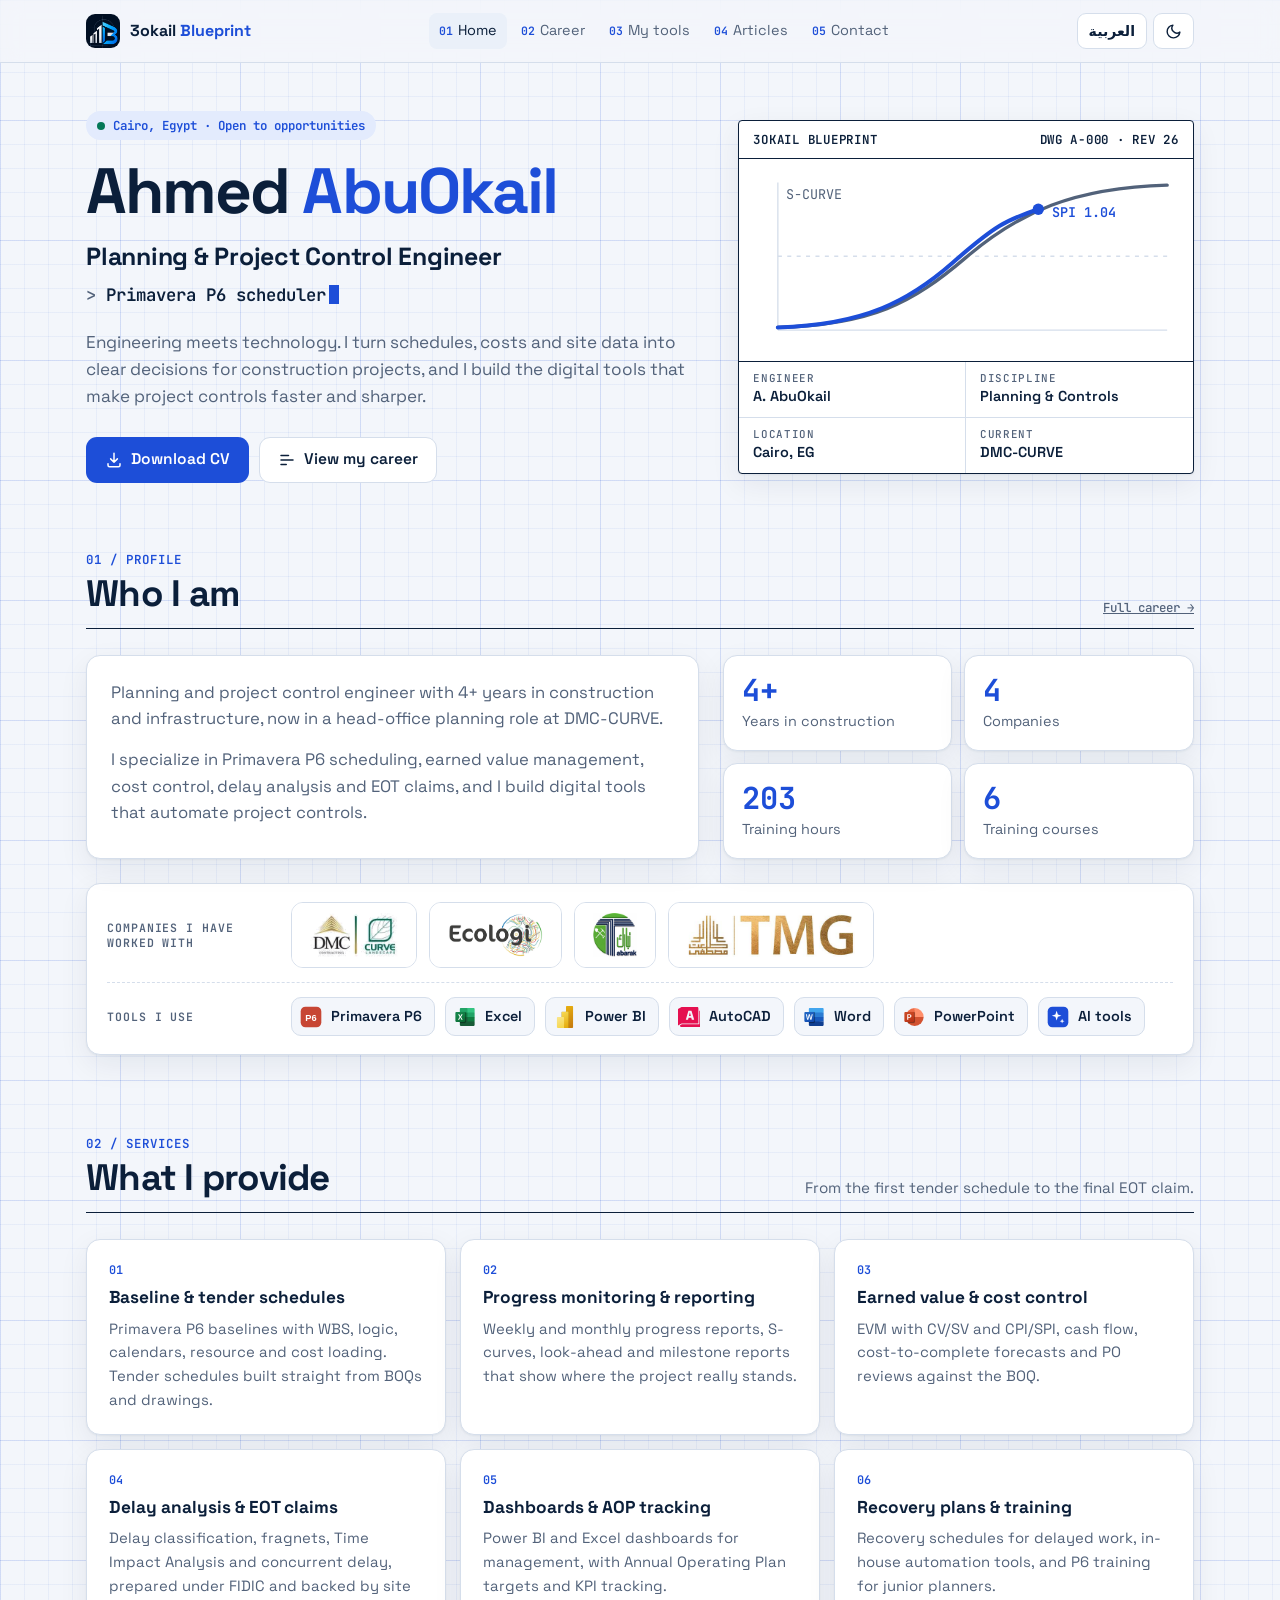
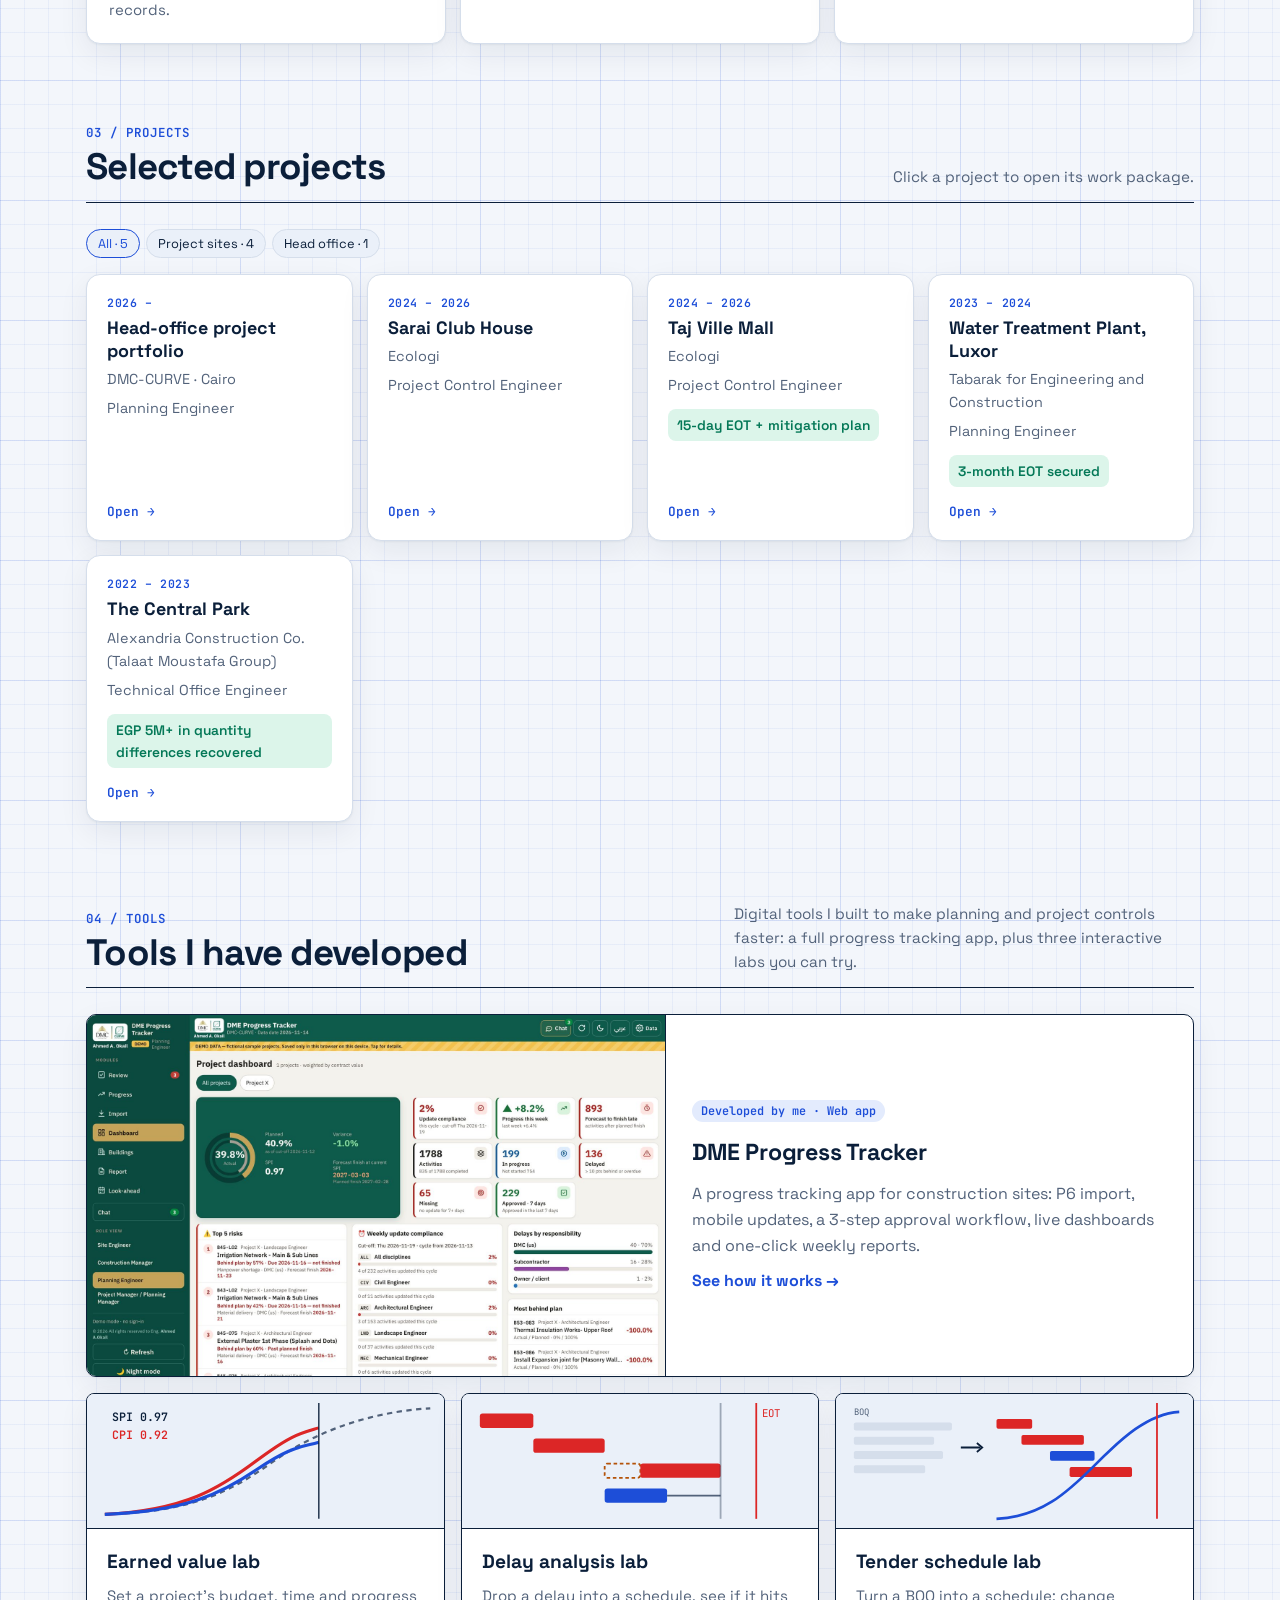
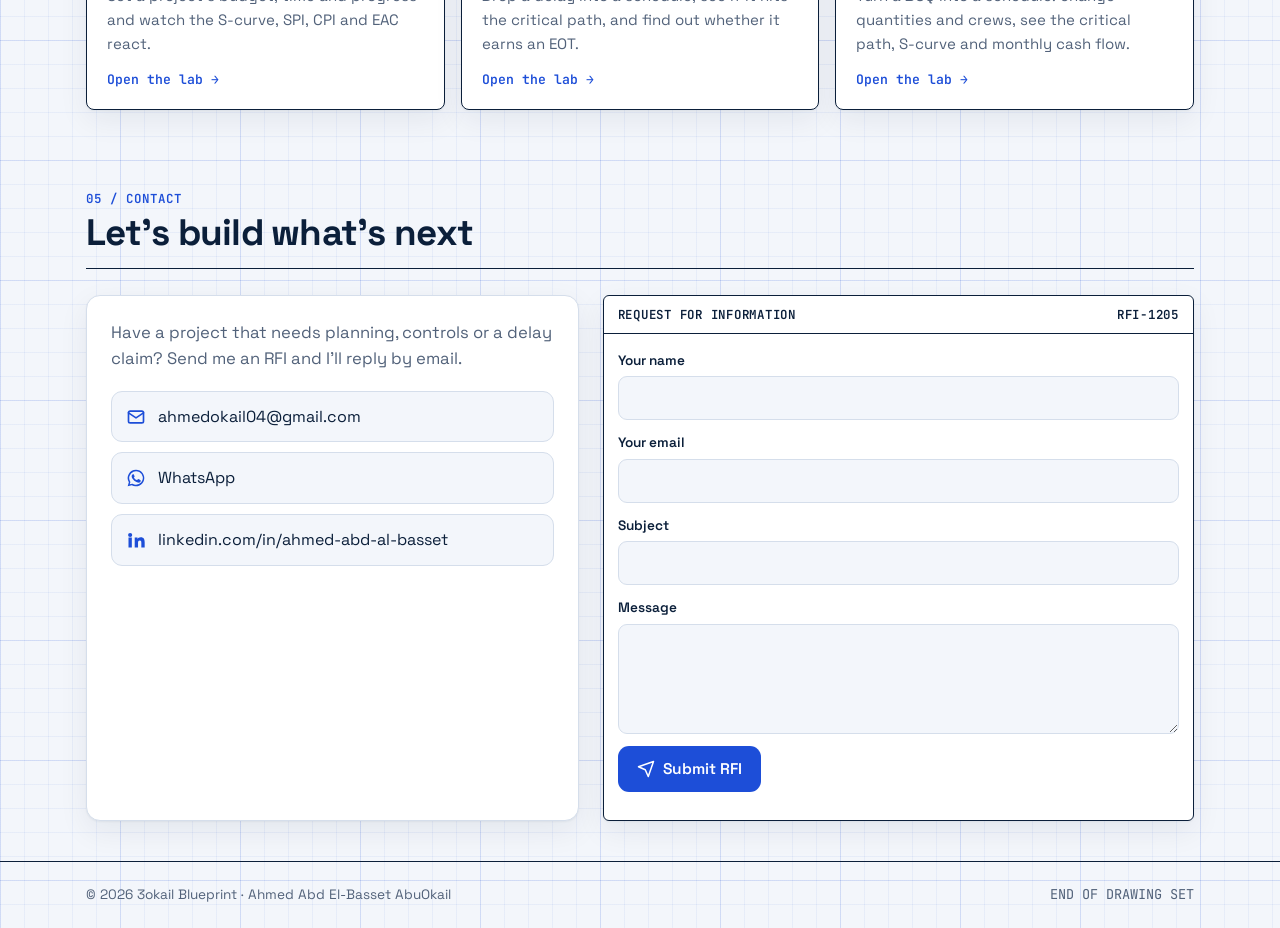
==== index.html @ ccd30faf "Simplify Arabic wording across the site Replace formal or uncommon terms (e.g. طلب استيضاح، استدراك،" ====
<!doctype html>
<html lang="en" dir="ltr">
<head>
<meta charset="utf-8">
<meta name="viewport" content="width=device-width, initial-scale=1">
<title>Ahmed AbuOkail · Planning & Project Control Engineer</title>
<meta name="description" content="3okail Blueprint: Ahmed AbuOkail, Planning & Project Control Engineer in Cairo. Primavera P6 scheduling, EVM, delay analysis and EOT claims.">
<meta property="og:title" content="Ahmed AbuOkail · Planning & Project Control Engineer">
<meta property="og:description" content="3okail Blueprint: Ahmed AbuOkail, Planning & Project Control Engineer in Cairo. Primavera P6 scheduling, EVM, delay analysis and EOT claims.">
<meta property="og:type" content="website">
<link rel="icon" type="image/png" href="assets/logo-mark.png">
<link rel="apple-touch-icon" href="assets/logo-mark.png">
<meta property="og:image" content="https://ahmed3okail.github.io/3okail-blueprint/assets/logo-full.png">
<meta property="og:url" content="https://ahmed3okail.github.io/3okail-blueprint/">
<link rel="canonical" href="https://ahmed3okail.github.io/3okail-blueprint/">
<meta name="theme-color" content="#021023">
<link rel="preconnect" href="https://fonts.googleapis.com">
<link rel="preconnect" href="https://fonts.gstatic.com" crossorigin>
<link href="https://fonts.googleapis.com/css2?family=Space+Grotesk:wght@400;500;600;700&family=JetBrains+Mono:wght@400;600&family=IBM+Plex+Sans+Arabic:wght@400;500;600;700&display=swap" rel="stylesheet">
<link rel="stylesheet" href="assets/site.css?v=18">
<script type="application/ld+json">
{"@context":"https://schema.org","@type":"Person","name":"Ahmed Abd El-Basset AbuOkail","alternateName":"Ahmed AbuOkail","jobTitle":"Planning and Project Control Engineer","url":"https://ahmed3okail.github.io/3okail-blueprint/","image":"https://ahmed3okail.github.io/3okail-blueprint/assets/logo-full.png","email":"mailto:ahmedokail04@gmail.com","address":{"@type":"PostalAddress","addressLocality":"Cairo","addressCountry":"EG"},"worksFor":{"@type":"Organization","name":"DMC-CURVE"},"alumniOf":{"@type":"CollegeOrUniversity","name":"Sohag University"},"knowsAbout":["Primavera P6","Planning and scheduling","Earned value management","Cost control","Delay analysis","Extension of Time claims","FIDIC"],"knowsLanguage":["ar","en"],"sameAs":["https://www.linkedin.com/in/ahmed-abd-al-basset"]}
</script>
</head>
<body data-page="home">

<div id="loader" aria-hidden="true"><img src="assets/logo-full.png" alt="" width="500" height="161"><div class="pc"><span id="ldPc">0</span>%</div><div class="bar"><i id="ldBar"></i></div></div>

<header class="top">
  <div class="wrap">
    <a class="brand" href="index.html"><img class="logo-img" src="assets/logo-mark.png" alt="3okail Blueprint logo" width="34" height="34"><span class="bt">3okail <span class="bt-b">Blueprint</span></span></a>
    <nav class="links" id="nav"></nav>
    <div class="controls">
      <button class="icon-btn" id="menuBtn" type="button" aria-label="Menu" aria-expanded="false"><svg width="18" height="18" viewBox="0 0 24 24" fill="none" stroke="currentColor" stroke-width="2" stroke-linecap="round"><path d="M4 7h16M4 12h16M4 17h16"/></svg></button>
      <button class="icon-btn" id="langBtn" type="button"></button>
      <button class="icon-btn" id="themeBtn" type="button" aria-label="Toggle dark mode"><svg width="17" height="17" viewBox="0 0 24 24" fill="none" stroke="currentColor" stroke-width="2" stroke-linecap="round" stroke-linejoin="round"><path d="M21 12.8A9 9 0 1 1 11.2 3a7 7 0 0 0 9.8 9.8Z"/></svg></button>
    </div>
  </div>
</header>

<main>
  <div class="hero">
    <div class="wrap">
      <div class="hero-grid">
        <div>
          <span class="tag"><span class="pulse"></span><span data-i="status"></span></span>
          <h1 data-h="heroName"></h1>
          <p class="role" data-i="jobTitle"></p>
          <p class="typer"><span class="mono">&gt; </span><b id="typed"></b><span class="caret"></span></p>
          <p class="lead" data-i="heroLead"></p>
          <div class="cta">
            <a class="btn btn-primary" href="assets/Ahmed-AbuOkail-CV.pdf" download><svg viewBox="0 0 24 24" fill="none" stroke="currentColor" stroke-width="2" stroke-linecap="round" stroke-linejoin="round"><path d="M12 3v12m0 0-4.5-4.5M12 15l4.5-4.5M4 17v2a2 2 0 0 0 2 2h12a2 2 0 0 0 2-2v-2"/></svg><span data-i="ctaCv"></span></a>
            <a class="btn btn-line" href="career.html"><svg viewBox="0 0 24 24" fill="none" stroke="currentColor" stroke-width="2" stroke-linecap="round"><path d="M4 6h10M4 12h16M4 18h7"/></svg><span data-i="ctaCareer"></span></a>
          </div>
        </div>
        <div class="titleblock reveal">
          <div class="tb-head"><span>3okail Blueprint</span><span class="no-l">DWG A-000 · REV 26</span></div>
          <div class="tb-chart">
            <svg viewBox="0 0 320 140" aria-hidden="true">
              <g stroke="var(--line)" stroke-width="1"><line x1="20" y1="120" x2="310" y2="120"/><line x1="20" y1="10" x2="20" y2="120"/><line x1="20" y1="65" x2="310" y2="65" stroke-dasharray="3 4"/></g>
              <path class="draw" fill="none" stroke="var(--muted)" stroke-width="2.5" stroke-linecap="round" d="M20 118 C 90 116, 120 100, 160 66 S 240 14, 310 12"/>
              <path class="draw" style="animation-delay:.9s" fill="none" stroke="var(--accent)" stroke-width="3" stroke-linecap="round" d="M20 118 C 85 116, 118 98, 150 70 S 190 38, 214 30"/>
              <circle cx="214" cy="30" r="5" fill="var(--accent)"><animate attributeName="r" values="4;7;4" dur="1.8s" repeatCount="indefinite"/></circle>
              <text x="26" y="22" font-family="JetBrains Mono" font-size="10" fill="var(--muted)">S-CURVE</text>
              <text x="224" y="36" font-family="JetBrains Mono" font-size="10" font-weight="600" fill="var(--accent)">SPI 1.04</text>
            </svg>
          </div>
          <div class="tb-rows">
            <div><small data-i="tbEng"></small><b data-i="tbEngV"></b></div>
            <div><small data-i="tbDisc"></small><b data-i="tbDiscV"></b></div>
            <div><small data-i="tbLoc"></small><b data-i="tbLocV"></b></div>
            <div><small data-i="tbNow"></small><b>DMC-CURVE</b></div>
          </div>
        </div>
      </div>
    </div>
  </div>

  <section id="profile">
    <div class="wrap">
      <div class="sheet reveal"><div><div class="no">01 / PROFILE</div><h2 data-i="profT"></h2></div><a class="hint" href="career.html" data-i="profMore"></a></div>
      <div class="about">
        <div class="panel reveal"><p data-i="about1"></p><p data-i="about2"></p></div>
        <div class="counters reveal" style="margin:0;grid-template-columns:1fr 1fr">
          <div class="counter"><b><span class="count" data-to="4">4</span>+</b><span data-i="cYears"></span></div>
          <div class="counter"><b class="count" data-to="4">4</b><span data-i="cCompanies"></span></div>
          <div class="counter"><b class="count" data-to="203">203</b><span data-i="cHours"></span></div>
          <div class="counter"><b class="count" data-to="6">6</b><span data-i="cCerts"></span></div>
        </div>
      </div>
      <div class="brands reveal">
        <div class="brow"><span class="blabel" data-i="coT"></span><div class="bl" id="coRow"></div></div>
        <div class="brow"><span class="blabel" data-i="toolT"></span><div class="bl" id="toolRow"></div></div>
      </div>
    </div>
  </section>

  <section id="services">
    <div class="wrap">
      <div class="sheet reveal"><div><div class="no">02 / SERVICES</div><h2 data-i="svcT"></h2></div><p data-i="svcP"></p></div>
      <div class="svc" id="svc"></div>
    </div>
  </section>

  <section id="projects">
    <div class="wrap">
      <div class="sheet reveal"><div><div class="no">03 / PROJECTS</div><h2 data-i="prjT"></h2></div><p data-i="prjP"></p></div>
      <div class="filters reveal" id="filters"></div>
      <div class="proj-grid" id="projGrid"></div>
    </div>
  </section>

  <section id="labs">
    <div class="wrap">
      <div class="sheet reveal"><div><div class="no">04 / TOOLS</div><h2 data-i="labsT"></h2></div><p data-i="labsP"></p></div>
      <a class="feat-app reveal" href="app.html"><img src="assets/app/dash.jpg" alt="DME Progress Tracker dashboard" loading="lazy"><div class="fa"><div><span class="chip" data-i="faK"></span></div><h3>DME Progress Tracker</h3><p data-i="faP"></p><span class="go" data-i="faGo"></span></div></a>
      <div style="height:16px"></div>
      <div class="labs">
        <a class="labcard reveal" href="evm.html">
          <svg viewBox="0 0 400 150" aria-hidden="true"><path d="M20 135 C 120 132, 160 110, 210 75 S 320 20, 385 16" fill="none" stroke="var(--muted)" stroke-width="2.5" stroke-dasharray="6 5"/><path d="M20 135 C 110 131, 150 105, 190 75 S 240 44, 260 38" fill="none" stroke="var(--crit)" stroke-width="3.5"/><path d="M20 135 C 110 132, 150 112, 190 85 S 240 60, 260 54" fill="none" stroke="var(--accent)" stroke-width="3.5"/><line x1="260" y1="10" x2="260" y2="140" stroke="var(--ink)" stroke-width="1.5"/><text x="28" y="30" font-family="JetBrains Mono" font-size="13" font-weight="600" fill="var(--ink)">SPI 0.97</text><text x="28" y="50" font-family="JetBrains Mono" font-size="13" font-weight="600" fill="var(--crit)">CPI 0.92</text></svg>
          <div class="lc"><h3 data-i="lab1T"></h3><p data-i="lab1P"></p><span class="go" data-i="labGo"></span></div>
        </a>
        <a class="labcard reveal" href="delay.html">
          <svg viewBox="0 0 400 150" aria-hidden="true"><rect x="20" y="22" width="60" height="16" rx="3" fill="var(--crit)"/><rect x="80" y="50" width="80" height="16" rx="3" fill="var(--crit)"/><rect x="160" y="78" width="40" height="16" rx="3" fill="none" stroke="var(--warn)" stroke-width="2" stroke-dasharray="4 3"/><rect x="200" y="78" width="90" height="16" rx="3" fill="var(--crit)"/><rect x="160" y="106" width="70" height="16" rx="3" fill="var(--accent)"/><line x1="230" y1="114" x2="290" y2="114" stroke="var(--muted)" stroke-width="2"/><line x1="290" y1="10" x2="290" y2="140" stroke="var(--ink)" stroke-opacity=".35" stroke-width="2"/><line x1="330" y1="10" x2="330" y2="140" stroke="var(--crit)" stroke-width="2"/><text x="336" y="26" font-family="JetBrains Mono" font-size="12" fill="var(--crit)">EOT</text></svg>
          <div class="lc"><h3 data-i="lab2T"></h3><p data-i="lab2P"></p><span class="go" data-i="labGo"></span></div>
        </a>

        <a class="labcard reveal" href="tender.html">
          <svg viewBox="0 0 400 150" aria-hidden="true"><g font-family="JetBrains Mono" font-size="10" fill="var(--muted)"><text x="20" y="24">BOQ</text></g><rect x="20" y="32" width="110" height="9" rx="2" fill="var(--line)"/><rect x="20" y="48" width="90" height="9" rx="2" fill="var(--line)"/><rect x="20" y="64" width="100" height="9" rx="2" fill="var(--line)"/><rect x="20" y="80" width="80" height="9" rx="2" fill="var(--line)"/><path d="M140 60 h22" stroke="var(--ink)" stroke-width="2"/><path d="M158 55 l6 5 -6 5" fill="none" stroke="var(--ink)" stroke-width="2"/><rect x="180" y="28" width="40" height="11" rx="2" fill="var(--crit)"/><rect x="208" y="46" width="70" height="11" rx="2" fill="var(--crit)"/><rect x="240" y="64" width="50" height="11" rx="2" fill="var(--accent)"/><rect x="262" y="82" width="70" height="11" rx="2" fill="var(--crit)"/><path d="M180 140 C 230 138, 260 110, 290 80 S 350 22, 385 20" fill="none" stroke="var(--accent)" stroke-width="3"/><line x1="360" y1="10" x2="360" y2="140" stroke="var(--crit)" stroke-width="2"/></svg>
          <div class="lc"><h3 data-i="lab3T"></h3><p data-i="lab3P"></p><span class="go" data-i="labGo"></span></div>
        </a>
      </div>
    </div>
  </section>

  <section id="contact">
    <div class="wrap">
      <div class="sheet reveal"><div><div class="no">05 / CONTACT</div><h2 data-i="contactT"></h2></div></div>
      <div class="contact">
        <div class="panel reveal">
          <p style="margin:0;color:var(--muted);font-size:1.04rem" data-i="contactP"></p>
          <div class="links-list">
            <a href="mailto:ahmedokail04@gmail.com"><svg viewBox="0 0 24 24" fill="none" stroke="currentColor" stroke-width="2" stroke-linecap="round" stroke-linejoin="round"><rect x="3" y="5" width="18" height="14" rx="2"/><path d="m3 7 9 6 9-6"/></svg>ahmedokail04@gmail.com</a>
            <a href="https://wa.me/201146902535" target="_blank" rel="noopener"><svg viewBox="0 0 24 24" fill="currentColor"><path d="M12 2a10 10 0 0 0-8.6 15.1L2 22l5-1.3A10 10 0 1 0 12 2Zm0 18.2a8.2 8.2 0 0 1-4.2-1.2l-.3-.2-3 .8.8-2.9-.2-.3A8.2 8.2 0 1 1 12 20.2Zm4.5-6.1c-.2-.1-1.5-.7-1.7-.8s-.4-.1-.6.1-.7.8-.8 1-.3.2-.5.1a6.7 6.7 0 0 1-3.3-2.9c-.3-.4.3-.4.7-1.4.1-.2 0-.3 0-.4l-.8-1.8c-.2-.5-.4-.4-.6-.4h-.5a1 1 0 0 0-.7.3 3 3 0 0 0-.9 2.2 5.2 5.2 0 0 0 1.1 2.8 11.9 11.9 0 0 0 4.6 4c1.7.7 2.3.8 3.2.7a2.7 2.7 0 0 0 1.8-1.3 2.2 2.2 0 0 0 .2-1.3c-.1-.1-.3-.2-.5-.3Z"/></svg>WhatsApp</a>
            <a href="https://www.linkedin.com/in/ahmed-abd-al-basset" target="_blank" rel="noopener"><svg viewBox="0 0 24 24" fill="currentColor"><path d="M4.98 3.5a2.5 2.5 0 1 1 0 5 2.5 2.5 0 0 1 0-5ZM3 9h4v12H3V9Zm7 0h3.8v1.7h.05c.53-1 1.83-2.05 3.77-2.05 4.03 0 4.78 2.65 4.78 6.1V21h-4v-5.5c0-1.3-.02-3-1.83-3-1.84 0-2.12 1.43-2.12 2.9V21h-4V9Z"/></svg>linkedin.com/in/ahmed-abd-al-basset</a>
          </div>
        </div>
        <form class="rfi reveal" id="rfi" action="https://api.web3forms.com/submit" method="POST">
          <input type="hidden" name="access_key" value="b0b9e95a-a13c-451d-9714-da2daa3ec7c9"><input type="hidden" name="subject" value="[RFI] 3okail Blueprint website"><input type="checkbox" name="botcheck" class="hp" tabindex="-1" autocomplete="off" aria-hidden="true">
          <div class="rfi-head"><span data-i="rfiHead"></span><span id="rfiNo">RFI</span></div>
          <div class="rfi-body">
            <label><span data-i="fName"></span><input id="fName" name="name" required autocomplete="name"></label>
            <label><span data-i="fEmail"></span><input id="fEmail" name="email" type="email" required autocomplete="email" dir="ltr"></label>
            <label><span data-i="fSubj"></span><input id="fSubj" name="topic" required></label>
            <label><span data-i="fMsg"></span><textarea id="fMsg" name="message" required></textarea></label>
            <button class="btn btn-primary" type="submit" style="justify-self:start"><svg viewBox="0 0 24 24" fill="none" stroke="currentColor" stroke-width="2" stroke-linecap="round" stroke-linejoin="round"><path d="m22 2-7 20-4-9-9-4 20-7Z"/></svg><span data-i="fSend"></span></button>
            <p class="hint" id="fStatus" role="status" style="margin:0"></p>
          </div>
        </form>
      </div>
    </div>
  </section>
</main>

<div class="modal" id="modal" role="dialog" aria-modal="true" aria-labelledby="mTitle">
  <div class="box">
    <div class="mh"><span id="mNo"></span><button class="icon-btn" id="mClose" type="button" aria-label="Close">✕</button></div>
    <div class="mb" id="mBody"></div>
    <div class="mf"><button class="btn btn-line" id="mPrev" type="button"></button><button class="btn btn-line" id="mNext" type="button"></button></div>
  </div>
</div>

<footer><div class="wrap"><span>© <span id="yr">2026</span> 3okail Blueprint · <span data-i="fullName"></span></span><span class="mono"><span id="visits" hidden></span><span class="no-l">END OF DRAWING SET</span></span></div></footer>

<script src="assets/site.js?v=18"></script>
<script>
(function(){
"use strict";
var S=window.Site, $=S.$, esc=S.esc, t=S.t;
var T={
en:{
 status:'Cairo, Egypt · Open to opportunities', heroName:'Ahmed <em>AbuOkail</em>',
 jobTitle:'Planning & Project Control Engineer',
 typed:['Primavera P6 scheduler','EVM & cost control','Delay analysis & EOT claims'],
 heroLead:'Engineering meets technology. I turn schedules, costs and site data into clear decisions for construction projects, and I build the digital tools that make project controls faster and sharper.',
 ctaCareer:'View my career', ctaCv:'Download CV',
 tbEng:'Engineer', tbEngV:'A. AbuOkail', tbDisc:'Discipline', tbDiscV:'Planning & Controls', tbLoc:'Location', tbLocV:'Cairo, EG', tbNow:'Current',
 profT:'Who I am', profMore:'Full career →',
 about1:'Planning and project control engineer with 4+ years in construction and infrastructure, now in a head-office planning role at DMC-CURVE.',
 about2:'I specialize in Primavera P6 scheduling, earned value management, cost control, delay analysis and EOT claims, and I build digital tools that automate project controls.',
 cYears:'Years in construction', cCompanies:'Companies', cHours:'Training hours', cCerts:'Training courses',
 svcT:'What I provide', svcP:'From the first tender schedule to the final EOT claim.',
 svc:[['Baseline & tender schedules','Primavera P6 baselines with WBS, logic, calendars, resource and cost loading. Tender schedules built straight from BOQs and drawings.'],
      ['Progress monitoring & reporting','Weekly and monthly progress reports, S-curves, look-ahead and milestone reports that show where the project really stands.'],
      ['Earned value & cost control','EVM with CV/SV and CPI/SPI, cash flow, cost-to-complete forecasts and PO reviews against the BOQ.'],
      ['Delay analysis & EOT claims','Delay classification, fragnets, Time Impact Analysis and concurrent delay, prepared under FIDIC and backed by site records.'],
      ['Dashboards & AOP tracking','Power BI and Excel dashboards for management, with Annual Operating Plan targets and KPI tracking.'],
      ['Recovery plans & training','Recovery schedules for delayed work, in-house automation tools, and P6 training for junior planners.']],
 prjT:'Selected projects', prjP:'Click a project to open its work package.',
 filters:[['all','All'],['site','Project sites'],['office','Head office']],
 open:'Open →', result:'Result', prev:'← Previous', next:'Next →', role:'Role',
 faK:'Developed by me · Web app', faP:'A progress tracking app for construction sites: P6 import, mobile updates, a 3-step approval workflow, live dashboards and one-click weekly reports.', faGo:'See how it works →',
 labsT:'Tools I have developed', labsP:'Digital tools I built to make planning and project controls faster: a full progress tracking app, plus three interactive labs you can try.',
 lab1T:'Earned value lab', lab1P:'Set a project\'s budget, time and progress and watch the S-curve, SPI, CPI and EAC react.',
 lab2T:'Delay analysis lab', lab2P:'Drop a delay into a schedule, see if it hits the critical path, and find out whether it earns an EOT.',
 lab3T:'Tender schedule lab', lab3P:'Turn a BOQ into a schedule: change quantities and crews, see the critical path, S-curve and monthly cash flow.',
 labGo:'Open the lab →',
 contactT:'Let\'s build what\'s next', contactP:'Have a project that needs planning, controls or a delay claim? Send me an RFI and I\'ll reply by email.',
 rfiHead:'Request for information', fName:'Your name', fEmail:'Your email', fSubj:'Subject', fMsg:'Message', fSend:'Submit RFI', fSending:'Sending…', fOk:'Thanks! Your RFI was sent. I\'ll reply by email soon.', fErr:'Sending failed. Please email me at ahmedokail04@gmail.com or message me on WhatsApp.', fGmail:'Opening Gmail to send your RFI. Not using Gmail? Email ahmedokail04@gmail.com or use WhatsApp.'
},
ar:{
 status:'القاهرة، مصر · متاح لفرص جديدة', heroName:'أحمد <em>أبوعقيل</em>',
 jobTitle:'مهندس تخطيط ومراقبة مشروعات',
 typed:['جدولة على Primavera P6','القيمة المكتسبة ومراقبة التكاليف','تحليل التأخير ومطالبات تمديد المدة'],
 heroLead:'بحوّل البرامج الزمنية والتكاليف وبيانات الموقع لأرقام واضحة تساعد الإدارة تاخد القرار، وبطوّر أدوات رقمية تخلي متابعة المشروعات أسرع وأدق.',
 ctaCareer:'مسيرتي المهنية', ctaCv:'تحميل الـ CV',
 tbEng:'المهندس', tbEngV:'م. أحمد أبوعقيل', tbDisc:'التخصص', tbDiscV:'تخطيط ومراقبة', tbLoc:'الموقع', tbLocV:'القاهرة', tbNow:'الحالي',
 profT:'من أنا', profMore:'← المسيرة كاملة',
 about1:'مهندس تخطيط ومراقبة مشروعات بخبرة تزيد على 4 سنوات في المقاولات والبنية التحتية، وأعمل حاليًا في إدارة التخطيط بالمكتب الرئيسي لشركة DMC-CURVE.',
 about2:'متخصص في الجدولة على Primavera P6، وإدارة القيمة المكتسبة، ومراقبة التكاليف، وتحليل التأخيرات ومطالبات تمديد المدة، وبطوّر أدوات رقمية تسرّع شغل التخطيط والمتابعة.',
 cYears:'سنوات خبرة', cCompanies:'شركات', cHours:'ساعة تدريب', cCerts:'كورسات',
 svcT:'خدماتي', svcP:'من برنامج المناقصة لحد مطالبة تمديد المدة.',
 svc:[['البرامج الأساسية وبرامج المناقصات','برامج أساسية على Primavera P6 بهيكل WBS والعلاقات والتقويمات وتحميل الموارد والتكاليف، وبرامج مناقصات مبنية مباشرة من جداول الكميات والرسومات.'],
      ['متابعة التقدم والتقارير','تقارير تقدم أسبوعية وشهرية، ومنحنيات S، وبرامج قصيرة المدى وتقارير Milestones توضح موقف المشروع الحقيقي.'],
      ['القيمة المكتسبة ومراقبة التكاليف','EVM بمؤشرات CV/SV و CPI/SPI، والتدفق النقدي، وتوقعات تكلفة الإنجاز، ومراجعة أوامر الشراء مقابل جدول الكميات.'],
      ['تحليل التأخير ومطالبات تمديد المدة','تصنيف التأخيرات، وFragnets، وتحليل الأثر الزمني، والتأخير المتزامن، وفق FIDIC ومدعومة بسجلات الموقع.'],
      ['لوحات المتابعة وخطة AOP','لوحات متابعة على Power BI و Excel للإدارة، مع متابعة مستهدفات خطة التشغيل السنوية ومؤشرات الأداء.'],
      ['خطط تعويض التأخير والتدريب','خطط لتعويض التأخير في الأعمال المتأخرة، وأدوات داخلية تسرّع التقارير، وتدريب مهندسي التخطيط الجدد على P6.']],
 prjT:'مشروعات مختارة', prjP:'اضغط على أي مشروع وشوف دوري فيه.',
 filters:[['all','الكل'],['site','مواقع المشروعات'],['office','المكتب الرئيسي']],
 open:'← التفاصيل', result:'النتيجة', prev:'→ السابق', next:'التالي ←', role:'الدور',
 faK:'من تطويري · تطبيق ويب', faP:'تطبيق لمتابعة تقدم مواقع الإنشاءات: استيراد من P6، وتحديث من الموبايل، واعتماد على 3 خطوات، ولوحات متابعة لحظية، وتقرير أسبوعي بضغطة واحدة.', faGo:'← شوف بيشتغل إزاي',
 labsT:'أدوات طورتها', labsP:'أدوات رقمية بنيتها علشان التخطيط ومراقبة المشروعات يبقوا أسرع: تطبيق كامل لمتابعة التقدم، و3 أدوات تفاعلية تقدر تجربها.',
 lab1T:'أداة القيمة المكتسبة', lab1P:'حدّد ميزانية المشروع ومدته ونسبة الإنجاز وشوف منحنى S و SPI و CPI و EAC بيتغيروا.',
 lab2T:'أداة تحليل التأخير', lab2P:'أضف تأخير في برنامج زمني، وشوف هل يأثر على المسار الحرج، وهل يستحق تمديد مدة.',
 lab3T:'أداة برنامج المناقصة', lab3P:'حوّل جدول الكميات لبرنامج زمني: غيّر الكميات والأطقم، وشوف المسار الحرج ومنحنى S والتدفق النقدي الشهري.',
 labGo:'← جرّب الأداة',
 contactT:'تواصل معي', contactP:'عندك مشروع محتاج تخطيط أو مراقبة أو مطالبة تأخير؟ ابعتلي رسالة وهرد عليك بالإيميل.',
 rfiHead:'رسالة جديدة', fName:'اسمك', fEmail:'بريدك الإلكتروني', fSubj:'الموضوع', fMsg:'الرسالة', fSend:'إرسال', fSending:'جارٍ الإرسال…', fOk:'شكرًا! رسالتك وصلت، وهرد عليك بالإيميل قريب.', fErr:'الإرسال فشل. ابعتلي على ahmedokail04@gmail.com أو كلمني واتساب.', fGmail:'بيتفتح Gmail لإرسال رسالتك. لو مش بتستخدم Gmail ابعت على ahmedokail04@gmail.com أو كلمني واتساب.'
}};

var projects=[
 {id:'dmc',cat:'office',k:'2026 –',name:{en:'Head-office project portfolio',ar:'محفظة مشروعات المكتب الرئيسي'},org:{en:'DMC-CURVE · Cairo',ar:'DMC-CURVE · القاهرة'},role:{en:'Planning Engineer',ar:'مهندس تخطيط'},period:{en:'Apr 2026 – Present',ar:'أبريل 2026 – الآن'},
  pts:{en:['Baseline schedules in Primavera P6 for multiple projects in tender and execution stages.','Tender schedules from BOQs, milestones and drawings, with cost loading and S-curves.','Annual Operating Plan (AOP) targets, KPIs and monthly management dashboards.','Recovery plans for delayed activities and in-house tools that automate reporting.'],
       ar:['برامج أساسية على Primavera P6 لعدة مشروعات في مرحلتي المناقصة والتنفيذ.','برامج مناقصات من جداول الكميات والـ Milestones والرسومات مع تحميل التكاليف ومنحنيات S.','مستهدفات خطة التشغيل السنوية ومؤشرات الأداء ولوحات متابعة شهرية للإدارة.','خطط لتعويض التأخير في الأنشطة المتأخرة، وأدوات داخلية تسرّع التقارير.']}},
 {id:'sarai',cat:'site',k:'2024 – 2026',name:{en:'Sarai Club House',ar:'Sarai Club House'},org:{en:'Ecologi',ar:'Ecologi'},role:{en:'Project Control Engineer',ar:'مهندس مراقبة مشروعات'},period:{en:'Nov 2024 – Apr 2026',ar:'نوفمبر 2024 – أبريل 2026'},
  pts:{en:['Built and updated the Primavera P6 baseline and schedule.','Weekly and monthly progress reports for management.','Delay analysis and EOT claim preparation backed by site records.','Cost reports on budget, actuals, variances and forecasts.'],
       ar:['إعداد وتحديث البرنامج الأساسي والبرنامج الزمني على Primavera P6.','تقارير تقدم أسبوعية وشهرية للإدارة.','تحليل التأخير وإعداد مطالبة تمديد المدة مدعومة بسجلات الموقع.','تقارير تكلفة عن الميزانية والفعلي والانحرافات والتوقعات.']}},
 {id:'taj',res:{en:'15-day EOT + mitigation plan',ar:'تمديد 15 يوم + خطة تصحيحية'},resL:{en:'Prepared the time claim that secured a 15-day EOT on a 6-month project, and built the project\'s mitigation plan.',ar:'أعددت المطالبة الزمنية التي حصلت بها على تمديد 15 يوم في مشروع مدته 6 شهور، وأعددت الخطة التصحيحية (Mitigation Plan) للمشروع.'},cat:'site',k:'2024 – 2026',name:{en:'Taj Ville Mall',ar:'Taj Ville Mall'},org:{en:'Ecologi',ar:'Ecologi'},role:{en:'Project Control Engineer',ar:'مهندس مراقبة مشروعات'},period:{en:'Nov 2024 – Apr 2026',ar:'نوفمبر 2024 – أبريل 2026'},
  pts:{en:['Schedule baseline and periodic updates in Primavera P6.','Purchase order review against the budget and approved BOQ.','Petty cash, manpower and equipment monitoring against cost codes.','Coordination with contractors and stakeholders for reporting data.'],
       ar:['البرنامج الأساسي والتحديثات الدورية على Primavera P6.','مراجعة أوامر الشراء مقابل الميزانية وجدول الكميات المعتمد.','متابعة العُهد والعمالة والمعدات مقابل أكواد التكلفة.','التنسيق مع المقاولين والأطراف المعنية لبيانات التقارير.']}},
 {id:'tab',res:{en:'3-month EOT secured',ar:'تمديد مدة 3 شهور'},resL:{en:'Prepared the time claim that secured a 3-month Extension of Time (EOT).',ar:'أعددت المطالبة الزمنية التي حصلت بها على تمديد مدة 3 شهور (EOT).'},cat:'site',k:'2023 – 2024',name:{en:'Water Treatment Plant, Luxor',ar:'محطة معالجة مياه بالأقصر'},org:{en:'Tabarak for Engineering and Construction',ar:'تبارك للهندسة والمقاولات'},role:{en:'Planning Engineer',ar:'مهندس تخطيط'},period:{en:'Dec 2023 – Nov 2024',ar:'ديسمبر 2023 – نوفمبر 2024'},
  pts:{en:['Detailed Primavera P6 schedules and critical path tracking.','Earned value analysis to measure project performance.','Weekly and monthly progress reports presented to management.','Support for delay analysis and EOT claims.'],
       ar:['برامج زمنية تفصيلية على Primavera P6 ومتابعة المسار الحرج.','تحليل القيمة المكتسبة لقياس أداء المشروع.','تقارير تقدم أسبوعية وشهرية تُعرض على الإدارة.','دعم تحليل التأخير ومطالبات تمديد المدة.']}},
 {id:'cp',res:{en:'EGP 5M+ in quantity differences recovered',ar:'استرجاع فروق كميات +5 مليون جنيه'},resL:{en:'Reviewed quantity surveys and recovered quantity differences worth more than EGP 5 million in the owner\'s interim payment certificates.',ar:'راجعت حصر الكميات واسترجعت فروق كميات بقيمة تتجاوز 5 مليون جنيه في مستخلصات المالك.'},cat:'site',k:'2022 – 2023',name:{en:'The Central Park',ar:'The Central Park'},org:{en:'Alexandria Construction Co. (Talaat Moustafa Group)',ar:'شركة الإسكندرية للإنشاءات (مجموعة طلعت مصطفى)'},role:{en:'Technical Office Engineer',ar:'مهندس مكتب فني'},period:{en:'Sep 2022 – Dec 2023',ar:'سبتمبر 2022 – ديسمبر 2023'},
  pts:{en:['Shop drawings and quantity surveys for subcontractor invoices.','RFIs and material submittals for compliance with specifications.','Daily, weekly and monthly progress reports and coordination between trades.'],
       ar:['الرسومات التنفيذية وحصر الكميات لمستخلصات مقاولي الباطن.','طلبات الاستفسار (RFI) واعتمادات المواد حسب المواصفات.','تقارير التقدم اليومية والأسبوعية والشهرية والتنسيق بين التخصصات.']}}
];
var filter='all', shown=[], mIdx=-1;

function renderSvc(){
  $('svc').innerHTML=t('svc').map(function(s,i){return '<div class="panel"><div class="no2">0'+(i+1)+'</div><h3>'+esc(s[0])+'</h3><p>'+esc(s[1])+'</p></div>'}).join('');
}
function renderProjects(){
  $('filters').innerHTML=t('filters').map(function(f){var n=f[0]==='all'?projects.length:projects.filter(function(p){return p.cat===f[0]}).length;return '<button type="button" class="pill'+(filter===f[0]?' on':'')+'" data-f="'+f[0]+'">'+esc(f[1])+' · '+n+'</button>'}).join('');
  shown=projects.filter(function(p){return filter==='all'||p.cat===filter});
  var L=S.lang;
  $('projGrid').innerHTML=shown.map(function(p,i){return '<button type="button" class="proj" data-i2="'+i+'"><span class="k">'+p.k+'</span><h3>'+esc(p.name[L])+'</h3><span class="o">'+esc(p.org[L])+'</span><span class="o">'+esc(p.role[L])+'</span>'+(p.res?'<span class="res">'+esc(p.res[L])+'</span>':'')+'<span class="more">'+esc(t('open'))+'</span></button>'}).join('');
}
function openModal(i){
  mIdx=(i+shown.length)%shown.length; var p=shown[mIdx], L=S.lang;
  $('mNo').textContent=(mIdx+1)+' / '+shown.length;
  $('mBody').innerHTML='<h3 id="mTitle">'+esc(p.name[L])+'</h3><p style="color:var(--muted);margin:0 0 10px">'+esc(p.org[L])+'</p><span class="chip">'+esc(t('role'))+': '+esc(p.role[L])+'</span><span class="chip">'+esc(p.period[L])+'</span>'+(p.resL?'<div class="verdict good" style="margin-top:14px"><b>'+esc(t('result'))+':</b> '+esc(p.resL[L])+'</div>':'')+'<ul>'+p.pts[L].map(function(x){return '<li>'+esc(x)+'</li>'}).join('')+'</ul>';
  $('mPrev').textContent=t('prev'); $('mNext').textContent=t('next');
  $('modal').classList.add('open'); $('mClose').focus();
}
function closeModal(){$('modal').classList.remove('open');mIdx=-1}
$('filters').addEventListener('click',function(e){var b=e.target.closest('[data-f]');if(!b)return;filter=b.getAttribute('data-f');renderProjects()});
$('projGrid').addEventListener('click',function(e){var b=e.target.closest('[data-i2]');if(b)openModal(+b.getAttribute('data-i2'))});
$('mClose').onclick=closeModal; $('mPrev').onclick=function(){openModal(mIdx-1)}; $('mNext').onclick=function(){openModal(mIdx+1)};
$('modal').addEventListener('click',function(e){if(e.target===this)closeModal()});
document.addEventListener('keydown',function(e){if(mIdx<0)return;if(e.key==='Escape')closeModal();if(e.key==='ArrowRight')openModal(mIdx+(S.lang==='ar'?-1:1));if(e.key==='ArrowLeft')openModal(mIdx+(S.lang==='ar'?1:-1))});

var typer=(function(){var w=0,c=0,del=false,timer;function tick(){var words=t('typed'),word=words[w%words.length];
  c+=del?-1:1;$('typed').textContent=word.slice(0,c);var wait=del?30:60;
  if(!del&&c>=word.length){del=true;wait=1800}else if(del&&c<=0){del=false;w++;wait=300}
  timer=setTimeout(tick,wait)}return{reset:function(){clearTimeout(timer);w=0;c=0;del=false;tick()}}})();

/* Contact form: set W3F_KEY to the Web3Forms access key to deliver messages straight to the inbox. */
var W3F_KEY='b0b9e95a-a13c-451d-9714-da2daa3ec7c9';
$('rfi').addEventListener('submit',function(ev){ev.preventDefault();
  var n=$('fName').value.trim(),em=$('fEmail').value.trim(),sj=$('fSubj').value.trim(),m=$('fMsg').value.trim(),st=$('fStatus'),btn=this.querySelector('button[type=submit]');
  if(!W3F_KEY){
    var url='https://mail.google.com/mail/?view=cm&fs=1&to=ahmedokail04@gmail.com&su='+encodeURIComponent('[RFI] '+sj)+'&body='+encodeURIComponent(m+'\n\n— '+n+' ('+em+')');
    window.open(url,'_blank','noopener'); st.textContent=t('fGmail'); return;
  }
  btn.disabled=true; st.textContent=t('fSending');
  fetch('https://api.web3forms.com/submit',{method:'POST',headers:{'Content-Type':'application/json',Accept:'application/json'},
    body:JSON.stringify({access_key:W3F_KEY,subject:'[RFI] '+sj,from_name:'3okail Blueprint website',name:n,email:em,message:m,botcheck:''})})
  .then(function(r){return r.json()}).then(function(d){if(!d.success)throw 0;st.textContent=t('fOk');ev.target.reset()})
  .catch(function(){st.textContent=t('fErr')}).then(function(){btn.disabled=false});
});
var d=new Date(); $('rfiNo').textContent='RFI-'+String(d.getMonth()+1).padStart(2,'0')+String(d.getDate()).padStart(2,'0');

S.init({T:T,render:function(){renderSvc();renderProjects();typer.reset();if(mIdx>=0)openModal(mIdx)}});

/* loader: runs once per visit */
var ld=$('loader'), seen=false;
try{seen=sessionStorage.getItem('ld')==='1';sessionStorage.setItem('ld','1')}catch(e){}
if(seen||matchMedia('(prefers-reduced-motion: reduce)').matches){ld.classList.add('done')}
else{var st=null;requestAnimationFrame(function f(ts){if(st===null)st=ts;var p=Math.min((ts-st)/900,1),v=Math.round(p*100);$('ldPc').textContent=v;$('ldBar').style.width=v+'%';if(p<1)requestAnimationFrame(f);else setTimeout(function(){ld.classList.add('done')},150)})}
setTimeout(function(){ld.classList.add('done')},2500);
})();
</script>
<script data-goatcounter="https://3okail-blueprint.goatcounter.com/count" async src="//gc.zgo.at/count.js"></script>
</body>
</html>
---- assets/site.css ----
:root{
  --bg:#f3f6fb; --surface:#ffffff; --surface-2:#eaf0f9;
  --ink:#0b1f3a; --muted:#52627a; --line:#d5deeb;
  --grid:rgba(29,78,216,.06); --grid-major:rgba(29,78,216,.11);
  --accent:#1d4ed8; --accent-2:#0891b2; --accent-soft:#e3ebfd;
  --crit:#dc2626; --crit-soft:#fde8e8; --good:#047857; --good-soft:#dcf5ea; --warn:#b45309;
  --on-accent:#ffffff;
  --shadow:0 1px 2px rgba(11,31,58,.05),0 10px 30px rgba(11,31,58,.07);
  --r:14px; --max:1140px;
  --font:"Space Grotesk",system-ui,-apple-system,"Segoe UI",sans-serif;
  --mono:"JetBrains Mono",ui-monospace,Menlo,monospace;
}
:root[lang="ar"]{ --font:"IBM Plex Sans Arabic","Space Grotesk",system-ui,sans-serif; }
@media (prefers-color-scheme: dark){
  :root:not([data-theme="light"]){
    --bg:#081831; --surface:#0d2346; --surface-2:#123060;
    --ink:#e7efff; --muted:#9db1d3; --line:#22406f;
    --grid:rgba(125,175,255,.07); --grid-major:rgba(125,175,255,.13);
    --accent:#60a5fa; --accent-2:#22d3ee; --accent-soft:#143a70;
    --crit:#f87171; --crit-soft:#4a1d2a; --good:#34d399; --good-soft:#0f3b38; --warn:#fbbf24;
    --on-accent:#06142b;
    --shadow:0 1px 2px rgba(0,0,0,.3),0 10px 30px rgba(0,0,0,.25);
  }
}
:root[data-theme="dark"]{
  --bg:#081831; --surface:#0d2346; --surface-2:#123060;
  --ink:#e7efff; --muted:#9db1d3; --line:#22406f;
  --grid:rgba(125,175,255,.07); --grid-major:rgba(125,175,255,.13);
  --accent:#60a5fa; --accent-2:#22d3ee; --accent-soft:#143a70;
  --crit:#f87171; --crit-soft:#4a1d2a; --good:#34d399; --good-soft:#0f3b38; --warn:#fbbf24;
  --on-accent:#06142b;
  --shadow:0 1px 2px rgba(0,0,0,.3),0 10px 30px rgba(0,0,0,.25);
}
*{box-sizing:border-box}
html{scroll-behavior:smooth;scroll-padding-top:70px}
body{margin:0;color:var(--ink);font-family:var(--font);line-height:1.6;-webkit-font-smoothing:antialiased;
  background-color:var(--bg);
  background-image:linear-gradient(var(--grid-major) 1px,transparent 1px),linear-gradient(90deg,var(--grid-major) 1px,transparent 1px),linear-gradient(var(--grid) 1px,transparent 1px),linear-gradient(90deg,var(--grid) 1px,transparent 1px);
  background-size:120px 120px,120px 120px,24px 24px,24px 24px;}
a{color:var(--accent)}
.wrap{max-width:var(--max);margin:0 auto;padding:0 16px}
.mono{font-family:var(--mono)}
button{font-family:inherit}

/* header */
header.top{position:sticky;top:0;z-index:30;background:color-mix(in srgb,var(--bg) 82%,transparent);backdrop-filter:blur(10px);border-bottom:1px solid var(--line)}
.top .wrap{display:flex;align-items:center;justify-content:space-between;height:62px;gap:12px}
.brand{display:flex;align-items:center;gap:10px;color:var(--ink);text-decoration:none;font-weight:700;white-space:nowrap}
.logo{width:34px;height:34px;border-radius:9px;background:var(--accent);color:var(--on-accent);display:grid;place-items:center;font:700 13px var(--mono)}
nav.links{display:flex;gap:4px}
nav.links a{color:var(--muted);text-decoration:none;font-size:.9rem;padding:6px 10px;border-radius:8px;white-space:nowrap}
nav.links a .n{font:600 .72rem var(--mono);color:var(--accent);margin-inline-end:5px}
nav.links a:hover,nav.links a.on{color:var(--ink);background:var(--surface-2)}
.controls{display:flex;gap:6px}
.icon-btn{border:1px solid var(--line);background:var(--surface);color:var(--ink);border-radius:9px;height:36px;min-width:36px;padding:0 11px;font-weight:600;font-size:.88rem;cursor:pointer;display:inline-flex;align-items:center;justify-content:center}
.icon-btn:hover{border-color:var(--accent)}
#menuBtn{display:none}
@media (max-width:980px){
  #menuBtn{display:inline-flex}
  nav.links{display:none;position:absolute;top:62px;left:0;right:0;flex-direction:column;gap:2px;background:var(--surface);border-bottom:1px solid var(--line);padding:8px 16px 12px;box-shadow:var(--shadow)}
  nav.links.open{display:flex}
  nav.links a{padding:10px 12px;font-size:1rem}
}
@media (max-width:420px){.brand .bt{display:none}}

/* hero */
.hero{padding:48px 0 28px}
.hero-grid{display:grid;grid-template-columns:1.15fr .85fr;gap:36px;align-items:center}
@media (max-width:900px){.hero-grid{grid-template-columns:1fr}}
.tag{display:inline-flex;align-items:center;gap:8px;font:600 .78rem var(--mono);color:var(--accent);background:var(--accent-soft);padding:6px 11px;border-radius:999px}
:root[lang="ar"] .tag{font-family:var(--font);font-size:.85rem}
.pulse{width:8px;height:8px;border-radius:50%;background:var(--good);animation:pulse 2s infinite}
@keyframes pulse{0%{box-shadow:0 0 0 0 color-mix(in srgb,var(--good) 60%,transparent)}100%{box-shadow:0 0 0 10px transparent}}
.hero h1{font-size:clamp(2.2rem,5.6vw,4rem);line-height:1.05;letter-spacing:-.03em;margin:18px 0 12px}
:root[lang="ar"] .hero h1{letter-spacing:0;line-height:1.3}
.hero h1 em{font-style:normal;color:var(--accent)}
.role{font-size:clamp(1.15rem,2.6vw,1.55rem);font-weight:700;color:var(--ink);margin:0 0 6px;letter-spacing:-.01em}
.typer{font:500 clamp(.92rem,1.8vw,1.08rem) var(--mono);color:var(--muted);min-height:1.6em;margin:0 0 18px}
:root[lang="ar"] .typer b{font-family:var(--font)}
.typer b{color:var(--ink);font-weight:600}
.caret{display:inline-block;width:.55em;height:1.1em;background:var(--accent);vertical-align:-3px;margin-inline-start:3px;animation:blink 1s steps(1) infinite}
@keyframes blink{50%{opacity:0}}
.lead{color:var(--muted);font-size:1.07rem;max-width:600px;margin:0 0 26px}
.cta{display:flex;flex-wrap:wrap;gap:10px;align-items:center}
.cv-up{font:500 .74rem var(--mono);color:var(--muted);flex-basis:100%;margin-top:-2px}
.hp{position:absolute;left:-9999px;width:1px;height:1px;opacity:0}
.btn{display:inline-flex;align-items:center;gap:8px;height:46px;padding:0 18px;border-radius:11px;font-weight:600;text-decoration:none;border:1px solid transparent;cursor:pointer;font-size:.97rem}
.btn svg{width:18px;height:18px;flex:none}
.btn-primary{background:var(--accent);color:var(--on-accent)}
.btn-primary:hover{filter:brightness(1.08)}
.btn-line{background:var(--surface);color:var(--ink);border-color:var(--line)}
.btn-line:hover{border-color:var(--accent)}

.titleblock{background:var(--surface);border:1.5px solid var(--ink);border-radius:4px;box-shadow:var(--shadow);font-size:.9rem;position:relative}
.titleblock .tb-head{display:flex;justify-content:space-between;align-items:center;padding:10px 14px;border-bottom:1.5px solid var(--ink);font:600 .78rem var(--mono);letter-spacing:.06em;text-transform:uppercase}
.tb-chart{padding:10px 12px 4px;border-bottom:1.5px solid var(--ink)}
.tb-chart svg{display:block;width:100%;height:auto;direction:ltr}
.tb-rows{display:grid;grid-template-columns:1fr 1fr}
.tb-rows div{padding:9px 14px;border-bottom:1px solid var(--line)}
.tb-rows div:nth-child(odd){border-inline-end:1px solid var(--line)}
.tb-rows div:nth-last-child(-n+2){border-bottom:0}
.tb-rows small{display:block;font:500 .68rem var(--mono);color:var(--muted);text-transform:uppercase;letter-spacing:.06em}
:root[lang="ar"] .tb-rows small{letter-spacing:0;font-family:var(--font);font-size:.75rem}
.tb-rows b{font-weight:600}
.draw{stroke-dasharray:1000;stroke-dashoffset:1000;animation:draw 2.4s ease forwards .3s}
@keyframes draw{to{stroke-dashoffset:0}}

.counters{display:grid;grid-template-columns:repeat(4,1fr);gap:12px;margin-top:44px}
.counter{background:var(--surface);border:1px solid var(--line);border-radius:var(--r);padding:16px 18px;box-shadow:var(--shadow)}
.counter b{display:block;font:700 1.9rem var(--mono);color:var(--accent);line-height:1.2}
.counter span{color:var(--muted);font-size:.9rem}
@media (max-width:720px){.counters{grid-template-columns:repeat(2,1fr)}}

/* sections */
section{padding:40px 0}
@media (max-width:640px){section{padding:32px 0}}
.sheet{display:flex;align-items:flex-end;justify-content:space-between;gap:16px;flex-wrap:wrap;margin-bottom:26px;border-bottom:1.5px solid var(--ink);padding-bottom:12px}
.sheet .no{font:600 .78rem var(--mono);color:var(--accent);letter-spacing:.08em}
.sheet h2{margin:4px 0 0;font-size:clamp(1.6rem,3.5vw,2.3rem);letter-spacing:-.02em;line-height:1.2}
:root[lang="ar"] .sheet h2{letter-spacing:0}
.sheet p{margin:0;color:var(--muted);max-width:460px;font-size:.95rem}
.panel{background:var(--surface);border:1px solid var(--line);border-radius:var(--r);box-shadow:var(--shadow)}
.hint{font:500 .78rem var(--mono);color:var(--muted)}
:root[lang="ar"] .hint{font-family:var(--font);font-size:.85rem}

/* about */
.about{display:grid;grid-template-columns:1.3fr 1fr;gap:24px}
@media (max-width:860px){.about{grid-template-columns:1fr}}
.about .panel{padding:24px;margin:0}
.about p{margin:0 0 14px;color:var(--muted);font-size:1.04rem}
.about p:last-child{margin:0}
.spec div{display:flex;justify-content:space-between;gap:12px;padding:11px 0;border-bottom:1px dashed var(--line)}
.spec div:last-child{border:0}
.spec dt{color:var(--muted);font-size:.92rem}
.spec dd{margin:0;font-weight:600;text-align:end}

/* gantt */
.gantt{padding:18px 18px 12px}
.g-scroll{overflow-x:auto;-webkit-overflow-scrolling:touch;padding-bottom:6px}
.g-inner{min-width:760px}
.g-row{display:grid;grid-template-columns:210px 1fr;align-items:center;min-height:46px;border-bottom:1px dashed var(--line)}
.g-row:last-child{border-bottom:0}
.g-label{font-size:.88rem;font-weight:600;padding-inline-end:12px;line-height:1.3}
.g-label small{display:block;color:var(--muted);font-weight:400;font-size:.78rem}
.g-track{position:relative;height:46px;direction:ltr}
.g-axis .g-track{height:26px}
.g-year{position:absolute;top:4px;font:600 .72rem var(--mono);color:var(--muted);transform:translateX(-50%)}
.g-vline{position:absolute;top:0;bottom:0;width:1px;background:var(--line)}
.g-bar{position:absolute;top:12px;height:22px;border-radius:5px;border:0;cursor:pointer;padding:0 8px;font:600 .72rem var(--mono);color:var(--on-accent);text-align:start;overflow:hidden;white-space:nowrap;transition:transform .15s,box-shadow .15s;background:var(--accent)}
.g-bar.edu{background:var(--accent-2)}
.g-bar.now{background:linear-gradient(90deg,var(--accent) 70%,color-mix(in srgb,var(--accent) 40%,transparent))}
.g-bar:hover{transform:translateY(-1px);box-shadow:0 4px 12px color-mix(in srgb,var(--accent) 40%,transparent)}
.g-bar.sel{outline:2px solid var(--ink);outline-offset:2px}
.g-ms{position:absolute;top:17px;width:12px;height:12px;transform:translateX(-50%) rotate(45deg);background:var(--warn);border:0;cursor:pointer;border-radius:2px;padding:0}
.g-ms.sel{outline:2px solid var(--ink);outline-offset:2px}
.g-today{position:absolute;top:-4px;bottom:-4px;width:2px;background:var(--crit);z-index:2}
.g-today span{position:absolute;top:-2px;right:6px;font:700 .65rem var(--mono);color:var(--crit);white-space:nowrap}
.g-detail{margin-top:16px;border-top:1.5px solid var(--ink);padding-top:16px;display:grid;grid-template-columns:240px 1fr;gap:20px;animation:fade .35s ease}
@keyframes fade{from{opacity:0;transform:translateY(6px)}to{opacity:1;transform:none}}
@media (max-width:720px){.g-detail{grid-template-columns:1fr}}
.g-detail h3{margin:0 0 4px;font-size:1.15rem}
.g-detail .org{color:var(--muted);margin:0 0 6px;font-size:.93rem}
.chip{display:inline-block;font:600 .74rem var(--mono);background:var(--accent-soft);color:var(--accent);padding:3px 9px;border-radius:999px;margin:2px 0;margin-inline-end:4px}
:root[lang="ar"] .chip{font-family:var(--font);font-size:.8rem}
.g-detail ul{margin:0;padding-inline-start:18px;color:var(--muted)}
.g-detail li{margin:4px 0}

/* WBS */
.wbs{padding:22px}
.wbs-root{display:flex;justify-content:center}
.wbs-node{background:var(--surface);border:1.5px solid var(--ink);border-radius:8px;padding:10px 14px;text-align:center;cursor:pointer;color:var(--ink);font-weight:600;font-size:.92rem;transition:background .15s,color .15s,transform .15s;line-height:1.3}
.wbs-node code{display:block;font:600 .72rem var(--mono);color:var(--accent);margin-bottom:3px}
.wbs-node:hover{transform:translateY(-2px)}
.wbs-node.sel{background:var(--accent);color:var(--on-accent);border-color:var(--accent)}
.wbs-node.sel code{color:var(--on-accent);opacity:.8}
.wbs-root .wbs-node{background:var(--ink);color:var(--bg);cursor:default;min-width:220px}
.wbs-root .wbs-node:hover{transform:none}
.wbs-root .wbs-node code{color:var(--bg);opacity:.7}
.wbs-stem{width:2px;height:22px;background:var(--ink);margin:0 auto}
.wbs-l1{display:grid;grid-template-columns:repeat(5,1fr);gap:12px;position:relative;padding-top:22px}
.wbs-l1::before{content:"";position:absolute;top:0;left:10%;right:10%;height:2px;background:var(--ink)}
.wbs-l1>div{position:relative}
.wbs-l1>div::before{content:"";position:absolute;top:-22px;left:50%;width:2px;height:22px;background:var(--ink)}
.wbs-l1 .wbs-node{width:100%;height:100%}
@media (max-width:820px){.wbs-l1{grid-template-columns:1fr 1fr}.wbs-l1::before,.wbs-l1>div::before{display:none}}
.wbs-leaves{margin-top:20px;border:1.5px dashed var(--accent);border-radius:10px;padding:16px;animation:fade .3s ease}
.wbs-leaves h3{margin:0 0 12px;font-size:1.05rem}
.leaf-grid{display:grid;grid-template-columns:repeat(auto-fill,minmax(210px,1fr));gap:8px}
.leaf{display:flex;gap:10px;align-items:baseline;background:var(--surface-2);border-radius:8px;padding:9px 12px;font-size:.92rem}
.leaf code{font:600 .72rem var(--mono);color:var(--accent);flex:none}

/* EVM + TIA */
.lab{display:grid;grid-template-columns:330px minmax(0,1fr);gap:20px}
@media (max-width:900px){.lab{grid-template-columns:minmax(0,1fr)}}
.lab .panel{padding:20px}
.ctrl{margin-bottom:16px}
.ctrl label{display:flex;justify-content:space-between;gap:8px;font-size:.9rem;font-weight:600;margin-bottom:6px}
.ctrl label output{font:600 .85rem var(--mono);color:var(--accent);white-space:nowrap}
input[type=range]{width:100%;accent-color:var(--accent);direction:ltr}
.presets{display:flex;flex-wrap:wrap;gap:6px;margin-bottom:18px}
.pill{border:1px solid var(--line);background:var(--surface-2);color:var(--ink);border-radius:999px;padding:5px 11px;font-size:.8rem;cursor:pointer}
.pill:hover,.pill.on{border-color:var(--accent);color:var(--accent)}
.chart svg{width:100%;height:auto;display:block;direction:ltr}
.legend{display:flex;flex-wrap:wrap;gap:14px;font:500 .78rem var(--mono);color:var(--muted);margin:6px 0 14px}
.legend i{display:inline-block;width:18px;height:3px;border-radius:2px;vertical-align:middle;margin-inline-end:6px}
.kpis{display:grid;grid-template-columns:repeat(4,1fr);gap:10px}
@media (max-width:560px){.kpis{grid-template-columns:repeat(2,1fr)}}
.kpi{border:1px solid var(--line);border-radius:10px;padding:10px 12px;background:var(--bg)}
.kpi small{display:block;font:600 .7rem var(--mono);color:var(--muted)}
:root[lang="ar"] .kpi small{font-family:var(--font);font-size:.78rem}
.kpi b{font:700 1.15rem var(--mono)}
.kpi.good b{color:var(--good)} .kpi.bad b{color:var(--crit)}
.verdict{margin-top:14px;padding:12px 14px;border-radius:10px;font-weight:600;font-size:.95rem;line-height:1.5}
.verdict.good{background:var(--good-soft);color:var(--good)}
.verdict.bad{background:var(--crit-soft);color:var(--crit)}
.verdict.mix{background:var(--accent-soft);color:var(--accent)}
select{width:100%;height:40px;border-radius:9px;border:1px solid var(--line);background:var(--bg);color:var(--ink);padding:0 10px;font:inherit}
.seg{display:grid;grid-template-columns:repeat(3,1fr);gap:6px;width:100%}
.seg button{border:1px solid var(--line);background:var(--bg);color:var(--ink);border-radius:9px;padding:8px 6px;font-size:.8rem;cursor:pointer;line-height:1.25}
.seg button.on{background:var(--accent);color:var(--on-accent);border-color:var(--accent)}
.t-scroll{overflow-x:auto}
.t-rows{min-width:520px}
.t-row{display:grid;grid-template-columns:150px 1fr;align-items:center;min-height:40px;padding:3px 0;border-bottom:1px dashed var(--line)}
.t-row .nm{font-size:.84rem;font-weight:600;padding-inline-end:10px;line-height:1.2}
.t-row .nm small{display:block;font:500 .7rem var(--mono);color:var(--muted)}
.t-track{position:relative;height:40px;direction:ltr}
.t-bar{position:absolute;top:11px;height:18px;border-radius:4px;background:var(--accent);transition:left .4s ease,width .4s ease;display:flex;align-items:center;justify-content:center;font:600 .66rem var(--mono);color:var(--on-accent);overflow:hidden}
.t-bar.crit{background:var(--crit)}
.t-frag{position:absolute;top:11px;height:18px;border-radius:4px;transition:left .4s ease,width .4s ease;background:repeating-linear-gradient(45deg,var(--warn) 0 3px,transparent 3px 7px);border:1.5px solid var(--warn)}
.t-float{position:absolute;top:19px;height:2px;background:var(--muted);opacity:.6;transition:left .4s ease,width .4s ease}
.t-line{position:absolute;top:0;bottom:0;width:2px;transition:left .4s ease}
.t-line.orig{background:var(--ink);opacity:.3}
.t-line.new{background:var(--crit)}
.t-axis{display:grid;grid-template-columns:150px 1fr;height:22px}
.t-axis .t-track{height:22px}
.t-tick{position:absolute;top:2px;font:500 .66rem var(--mono);color:var(--muted);transform:translateX(-50%)}
@media (max-width:600px){.t-rows{min-width:0}.t-row,.t-axis{grid-template-columns:92px 1fr}.t-row .nm{font-size:.72rem}.t-row .nm small{font-size:.62rem}.t-tick{font-size:.58rem}.g-inner{min-width:620px}.g-row{grid-template-columns:130px 1fr}.g-label{font-size:.78rem}}
.result{display:grid;grid-template-columns:repeat(3,1fr);gap:10px;margin-top:16px}
@media (max-width:560px){.result{grid-template-columns:1fr 1fr}}

/* training */
.train{padding:22px}
.tr-row{display:grid;grid-template-columns:minmax(0,1fr) minmax(0,1.6fr);gap:16px;align-items:center;padding:11px 0;border-bottom:1px dashed var(--line)}
.tr-row:last-of-type{border:0}
@media (max-width:640px){.tr-row{grid-template-columns:1fr;gap:6px}}
.tr-name{font-weight:600;font-size:.93rem;line-height:1.35}
.tr-name small{display:block;color:var(--muted);font-weight:400;font-size:.8rem}
.tr-bar{height:26px;background:var(--surface-2);border-radius:6px;position:relative;overflow:hidden}
.tr-bar span{position:absolute;top:0;bottom:0;inset-inline-start:0;width:0;background:var(--accent);border-radius:6px;transition:width 1.1s cubic-bezier(.2,.8,.2,1),background .2s;display:flex;align-items:center;justify-content:flex-end;padding:0 8px;font:600 .74rem var(--mono);color:var(--on-accent);white-space:nowrap}
.tr-row:hover .tr-bar span{background:var(--accent-2)}
.langs{margin-top:16px}

/* contact */
.contact{display:grid;grid-template-columns:1fr 1.2fr;gap:24px}
@media (max-width:860px){.contact{grid-template-columns:1fr}}
.contact .panel{padding:24px}
.rfi{border:1.5px solid var(--ink);border-radius:6px;overflow:hidden;background:var(--surface);box-shadow:var(--shadow)}
.rfi-head{display:flex;justify-content:space-between;padding:10px 14px;border-bottom:1.5px solid var(--ink);font:600 .78rem var(--mono);text-transform:uppercase;letter-spacing:.06em}
:root[lang="ar"] .rfi-head{letter-spacing:0}
.rfi-body{padding:16px 14px;display:grid;gap:12px}
.rfi-body label{font-size:.85rem;font-weight:600;display:grid;gap:5px}
.rfi-body input,.rfi-body textarea{width:100%;border:1px solid var(--line);border-radius:9px;background:var(--bg);color:var(--ink);padding:10px;font:inherit}
.rfi-body textarea{min-height:110px;resize:vertical}
.links-list{display:grid;gap:10px;margin-top:18px}
.links-list a{display:flex;align-items:center;gap:12px;padding:12px 14px;border:1px solid var(--line);border-radius:11px;text-decoration:none;color:var(--ink);background:var(--bg);overflow-wrap:anywhere}
.links-list a:hover{border-color:var(--accent)}
.links-list svg{width:20px;height:20px;color:var(--accent);flex:none}

footer{border-top:1.5px solid var(--ink);padding:22px 0;color:var(--muted);font-size:.85rem}
footer .wrap{display:flex;justify-content:space-between;gap:10px;flex-wrap:wrap}

.reveal{opacity:0;transform:translateY(16px);transition:opacity .7s ease,transform .7s ease}
.reveal.in{opacity:1;transform:none}
@media (prefers-reduced-motion:reduce){*{animation:none!important;transition:none!important}.reveal{opacity:1;transform:none}.draw{stroke-dashoffset:0}html{scroll-behavior:auto}}

/* ===== multi-page additions ===== */
nav.links a.cur{color:var(--ink);background:var(--surface-2)}
.subhero{padding:40px 0 4px}
.subhero .crumb{font:600 .78rem var(--mono);color:var(--accent);text-decoration:none;letter-spacing:.06em}
.subhero h1{font-size:clamp(2rem,5vw,3.2rem);line-height:1.1;letter-spacing:-.03em;margin:12px 0 10px}
:root[lang="ar"] .subhero h1{letter-spacing:0;line-height:1.3}
.subhero p{color:var(--muted);max-width:640px;font-size:1.05rem;margin:0}
.subhero + section{padding-top:36px}

/* loader */
#loader{position:fixed;inset:0;z-index:100;background:var(--bg);display:flex;align-items:center;justify-content:center;flex-direction:column;gap:14px;transition:opacity .5s ease,visibility .5s}
#loader.done{opacity:0;visibility:hidden}
#loader .pc{font:700 clamp(3rem,10vw,6rem) var(--mono);color:var(--accent);line-height:1}
#loader .lb{font:600 .8rem var(--mono);color:var(--muted);letter-spacing:.12em;text-transform:uppercase}
#loader .bar{width:min(280px,70vw);height:3px;background:var(--line);border-radius:3px;overflow:hidden}
#loader .bar i{display:block;height:100%;width:0;background:var(--accent)}

/* progress strip in hero */
.prog{margin-top:30px;max-width:520px}
.prog .row{display:flex;justify-content:space-between;font:600 .78rem var(--mono);color:var(--muted);margin-bottom:6px}
:root[lang="ar"] .prog .row{font-family:var(--font);font-size:.85rem}
.prog .track{height:8px;border-radius:8px;background:var(--surface-2);overflow:hidden;border:1px solid var(--line)}
.prog .track i{display:block;height:100%;width:0;background:linear-gradient(90deg,var(--accent),var(--accent-2));border-radius:8px;transition:width 1.6s cubic-bezier(.2,.8,.2,1)}

/* services */
.svc{display:grid;grid-template-columns:repeat(3,1fr);gap:14px}
@media (max-width:900px){.svc{grid-template-columns:1fr 1fr}}
@media (max-width:560px){.svc{grid-template-columns:1fr}}
.svc .panel{padding:22px;transition:transform .2s,border-color .2s}
.svc .panel:hover{transform:translateY(-3px);border-color:var(--accent)}
.svc .no2{font:600 .74rem var(--mono);color:var(--accent)}
.svc h3{margin:8px 0 8px;font-size:1.08rem;line-height:1.3}
.svc p{margin:0;color:var(--muted);font-size:.93rem}

/* projects */
.filters{display:flex;flex-wrap:wrap;gap:6px;margin-bottom:16px}
.proj-grid{display:grid;grid-template-columns:repeat(auto-fill,minmax(260px,1fr));gap:14px}
.proj{all:unset;box-sizing:border-box;cursor:pointer;display:flex;flex-direction:column;gap:6px;background:var(--surface);border:1px solid var(--line);border-radius:var(--r);padding:20px;box-shadow:var(--shadow);transition:transform .2s,border-color .2s}
.proj:hover,.proj:focus-visible{transform:translateY(-3px);border-color:var(--accent)}
.proj .k{font:600 .72rem var(--mono);color:var(--accent);letter-spacing:.05em}
.proj h3{margin:0;font-size:1.12rem;line-height:1.3;color:var(--ink)}
.proj .o{color:var(--muted);font-size:.9rem}
.proj .more{margin-top:auto;padding-top:10px;font:600 .8rem var(--mono);color:var(--accent)}
:root[lang="ar"] .proj .more,:root[lang="ar"] .proj .k{font-family:var(--font)}
.modal{position:fixed;inset:0;z-index:60;background:color-mix(in srgb,var(--bg) 60%,rgba(0,0,0,.55));display:none;align-items:center;justify-content:center;padding:16px}
.modal.open{display:flex;animation:fade .25s ease}
.modal .box{background:var(--surface);border:1.5px solid var(--ink);border-radius:8px;max-width:620px;width:100%;max-height:88vh;overflow:auto;box-shadow:var(--shadow)}
.modal .mh{display:flex;justify-content:space-between;align-items:center;padding:10px 14px;border-bottom:1.5px solid var(--ink);font:600 .78rem var(--mono);text-transform:uppercase;letter-spacing:.06em}
.modal .mb{padding:20px}
.modal .mb h3{margin:0 0 4px;font-size:1.35rem}
.modal .mb ul{color:var(--muted);padding-inline-start:18px;margin:14px 0 0}
.modal .mb li{margin:5px 0}
.modal .mf{display:flex;justify-content:space-between;gap:8px;padding:12px 14px;border-top:1px solid var(--line)}

/* labs teaser */
.labs{display:grid;grid-template-columns:repeat(3,1fr);gap:16px}
@media (max-width:1000px){.labs{grid-template-columns:1fr 1fr}}
@media (max-width:760px){.labs{grid-template-columns:1fr}}
.labcard{display:block;text-decoration:none;color:var(--ink);background:var(--surface);border:1.5px solid var(--ink);border-radius:8px;overflow:hidden;box-shadow:var(--shadow);transition:transform .2s}
.labcard:hover{transform:translateY(-3px)}
.labcard svg{display:block;width:100%;height:auto;background:var(--surface-2);border-bottom:1.5px solid var(--ink);direction:ltr}
.labcard .lc{padding:18px 20px}
.labcard h3{margin:0 0 6px;font-size:1.2rem}
.labcard p{margin:0 0 10px;color:var(--muted);font-size:.94rem}
.labcard .go{font:600 .82rem var(--mono);color:var(--accent)}
:root[lang="ar"] .labcard .go{font-family:var(--font)}
.nextlinks{display:flex;flex-wrap:wrap;gap:10px;margin-top:28px}

.kpi b{direction:ltr;unicode-bidi:isolate;display:inline-block}

/* logo */
.logo-img{width:34px;height:34px;border-radius:9px;display:block;flex:none}
.bt-b{color:var(--accent)}
#loader{background:#021023}
#loader img{width:min(500px,80vw);height:auto}
#loader .pc{color:#3b9bff} #loader .bar{background:#16304f} #loader .bar i{background:#2f8cff}
.counter b span{font-size:inherit;color:inherit}
:root[lang="ar"] .subhero .crumb{font-family:var(--font);letter-spacing:0;font-size:.9rem}
.proj .res{font-weight:600;font-size:.86rem;color:var(--good);background:var(--good-soft);border-radius:8px;padding:5px 9px;margin-top:6px;align-self:flex-start}

/* companies & tools */
.brands{margin-top:24px;display:grid;gap:14px;background:var(--surface);border:1px solid var(--line);border-radius:var(--r);padding:18px 20px;box-shadow:var(--shadow)}
.brow{display:grid;grid-template-columns:170px 1fr;gap:14px;align-items:center}
.brow+.brow{border-top:1px dashed var(--line);padding-top:14px}
.blabel{font:600 .72rem var(--mono);letter-spacing:.08em;text-transform:uppercase;color:var(--muted)}
.bl{display:flex;flex-wrap:wrap;gap:10px}
.co,.tool{display:flex;align-items:center;gap:9px;padding:7px 12px 7px 8px;border:1px solid var(--line);border-radius:10px;background:var(--bg);font-weight:600;font-size:.9rem;color:var(--ink);transition:transform .2s,border-color .2s}
[dir=rtl] .co,[dir=rtl] .tool{padding:7px 8px 7px 12px}
.co:hover,.tool:hover{transform:translateY(-2px);border-color:var(--accent)}
.co-logo{width:34px;height:34px;flex:none;border-radius:8px;display:grid;place-items:center;background:#fff;border:1px solid var(--line);overflow:hidden}
.co-logo b{font:700 .68rem var(--mono);color:#0b1f3a;letter-spacing:.02em}
.co-logo img{width:100%;height:100%;object-fit:contain;padding:3px}
.co-logo.lg{width:52px;height:52px;border-radius:12px;margin-bottom:10px}
.co-logo.lg b{font-size:.9rem}
.tool-ic{width:22px;height:22px;flex:none}
.leaf .tool-ic{width:20px;height:20px;align-self:center}
@media (max-width:720px){.brow{grid-template-columns:1fr;gap:8px}.co,.tool{font-size:.85rem}}
[lang=ar] .blabel{font-family:inherit;font-size:.85rem;letter-spacing:0;text-transform:none}
.co-logo.img{width:auto;min-width:34px;padding:3px 6px}
.co-logo.img{display:flex;align-items:center;justify-content:center}
.co-logo.img img{width:auto;height:26px;max-width:none;padding:0;object-fit:contain}
.co-logo.img.lg{display:inline-flex;height:52px;padding:6px 10px;max-width:100%}
.co-logo.img.lg img{height:38px;max-width:100%}
/* logo-only company tiles */
#coRow{gap:12px}
.co.only{padding:0;background:#fff;border-color:var(--line);border-radius:12px;overflow:hidden}
.co.only .co-logo{border:0;border-radius:0;height:64px;padding:10px 18px;background:#fff}
.co.only .co-logo img{height:44px}
@media (max-width:720px){.co.only .co-logo{height:54px;padding:8px 12px}.co.only .co-logo img{height:36px}}
/* app showcase */
.app-kicker{margin:14px 0 2px}
.app-hero{margin:0;border:1.5px solid var(--ink);border-radius:12px;overflow:hidden;box-shadow:var(--shadow);background:var(--surface)}
.app-hero .frame{display:flex;gap:6px;padding:9px 12px;border-bottom:1.5px solid var(--ink);background:var(--surface-2)}
.app-hero .frame span{width:10px;height:10px;border-radius:50%;background:var(--line)}
.app-hero img{display:block;width:100%;height:auto}
.app-note{margin:10px 0 0}
#shot .counters{margin-top:22px}
.flow-panel{padding:24px}
.flow-panel h3{margin:0 0 14px;font-size:1.05rem}
.flow{list-style:none;margin:0;padding:0;display:grid;gap:12px}
.flow li{display:grid;grid-template-columns:34px 1fr;gap:12px;align-items:start}
.flow li b{width:34px;height:34px;border-radius:50%;display:grid;place-items:center;background:var(--accent);color:var(--on-accent);font:700 .9rem var(--mono)}
.flow h4{margin:4px 0 2px;font-size:.98rem}
.flow p{margin:0;color:var(--muted);font-size:.92rem}
.gallery{display:grid;grid-template-columns:repeat(2,1fr);gap:14px}
.gallery .shot{display:block;padding:0;border:1px solid var(--line);border-radius:12px;overflow:hidden;background:var(--surface);cursor:zoom-in;text-align:start;color:var(--ink);font:inherit;box-shadow:var(--shadow);transition:transform .2s,border-color .2s}
.gallery .shot:hover{transform:translateY(-3px);border-color:var(--accent)}
.gallery .shot img{display:block;width:100%;aspect-ratio:16/10;object-fit:cover;object-position:top}
.gallery .shot.tall img{object-fit:contain;background:var(--surface-2)}
.gallery .shot span{display:block;padding:10px 14px;font-weight:600;font-size:.92rem;border-top:1px solid var(--line)}
@media (max-width:720px){.gallery{grid-template-columns:1fr}}
.lightbox{position:fixed;inset:0;z-index:90;background:rgba(2,16,35,.88);display:grid;place-items:center;padding:24px;cursor:zoom-out}
.lightbox[hidden]{display:none}
.lightbox img{max-width:100%;max-height:100%;border-radius:8px;box-shadow:0 20px 60px rgba(0,0,0,.5);cursor:default}
.lightbox .icon-btn{position:absolute;top:16px;inset-inline-end:16px;background:#fff;color:#0b1f3a}
/* featured app card on home */
.feat-app{display:grid;grid-template-columns:1.1fr 1fr;gap:0;text-decoration:none;color:var(--ink);background:var(--surface);border:1.5px solid var(--ink);border-radius:10px;overflow:hidden;box-shadow:var(--shadow);transition:transform .2s}
.feat-app:hover{transform:translateY(-3px)}
.feat-app img{display:block;width:100%;height:100%;object-fit:cover;object-position:top left;border-inline-end:1.5px solid var(--ink);min-height:260px}
.feat-app .fa{padding:24px 26px;display:flex;flex-direction:column;gap:10px;justify-content:center}
.feat-app h3{margin:0;font-size:1.45rem;letter-spacing:-.01em}
.feat-app p{margin:0;color:var(--muted)}
.feat-app .go{color:var(--accent);font-weight:700}
@media (max-width:820px){.feat-app{grid-template-columns:1fr}.feat-app img{border-inline-end:0;border-bottom:1.5px solid var(--ink);min-height:0;aspect-ratio:16/10}}
/* articles */
.art-list{display:grid;gap:14px}
.art-card{display:block;text-decoration:none;color:var(--ink);background:var(--surface);border:1px solid var(--line);border-radius:var(--r);padding:22px 24px;box-shadow:var(--shadow);transition:transform .2s,border-color .2s}
.art-card:hover{transform:translateY(-3px);border-color:var(--accent)}
.art-card h2{margin:10px 0 8px;font-size:1.3rem;line-height:1.3}
.art-card p{margin:0 0 10px;color:var(--muted)}
.art-card .go{color:var(--accent);font-weight:700}
.art-meta{display:flex;flex-wrap:wrap;align-items:center;gap:10px;color:var(--muted);font-size:.85rem}
.art-meta .mono{font-family:var(--mono);font-size:.78rem}
.art-meta .by{font-weight:600;color:var(--ink)}
.wrap.narrow{max-width:780px}
.art-hero h1{font-size:clamp(1.8rem,4.2vw,2.6rem)}
.art-hero .art-meta{margin-top:14px}
.article{padding:30px 34px;font-size:1.04rem;line-height:1.75}
.article h2{font-size:1.25rem;margin:28px 0 8px;line-height:1.35}
.article h2:first-child{margin-top:0}
.article p{margin:0 0 14px;color:var(--ink)}
.article ul{margin:0 0 14px;padding-inline-start:22px}
.article li{margin:6px 0}
.article a{color:var(--accent);font-weight:600}
.article b{color:var(--ink)}
:root[lang="ar"] .article{line-height:1.95}
@media (max-width:640px){.article{padding:22px 18px;font-size:1rem}}
.art-next{display:block;margin-top:16px;text-decoration:none;color:var(--ink);border:1.5px dashed var(--line);border-radius:var(--r);padding:16px 20px}
.art-next:hover{border-color:var(--accent)}
.art-next small{display:block;color:var(--muted);font:600 .75rem var(--mono);text-transform:uppercase;letter-spacing:.06em}
:root[lang="ar"] .art-next small{font-family:var(--font);text-transform:none;letter-spacing:0}
.art-next b{font-size:1.05rem}
.more-t{margin:34px 0 0;font-size:1.1rem}
/* tender lab */
.boq{padding:20px}
.boq-head{display:flex;flex-wrap:wrap;justify-content:space-between;align-items:center;gap:10px;margin-bottom:12px}
.boq-head h3{margin:0;font-size:1.05rem}
.boq-head .presets{margin:0}
.boq-scroll{overflow-x:auto}
.boq-t{width:100%;border-collapse:collapse;font-size:.88rem;min-width:760px}
.boq-t th{font:600 .7rem var(--mono);color:var(--muted);text-align:start;padding:8px 8px;border-bottom:1.5px solid var(--ink);white-space:nowrap}
:root[lang="ar"] .boq-t th{font-family:var(--font);font-size:.78rem}
.boq-t td{padding:6px 8px;border-bottom:1px dashed var(--line);white-space:nowrap}
.boq-t td.it{font-weight:600;white-space:normal}
.boq-t td.num{font-family:var(--mono);font-size:.82rem;direction:ltr;text-align:end}
.boq-t td.dur.crit{color:var(--crit);font-weight:700}
.boq-t tfoot td{border-bottom:0;font-weight:700;padding-top:10px}
.boq-t input,.boq-t select{width:92px;font:600 .82rem var(--mono);padding:5px 7px;border:1px solid var(--line);border-radius:7px;background:var(--bg);color:var(--ink);direction:ltr}
.boq-t select{width:58px}
.boq-foot{display:grid;grid-template-columns:minmax(0,340px) 1fr;gap:20px;align-items:center;margin-top:16px}
.boq-foot .ctrl{margin:0}
@media (max-width:760px){.boq-foot{grid-template-columns:1fr}}
.tr-res{grid-template-columns:repeat(4,1fr)}
@media (max-width:720px){.tr-res{grid-template-columns:1fr 1fr}}
.lab2{display:grid;grid-template-columns:1.1fr 1fr;gap:20px;margin-top:20px}
.lab2 .panel{padding:20px}
@media (max-width:960px){.lab2{grid-template-columns:1fr}}
.pt{margin:0 0 12px;font-size:1rem}
.logic{margin-top:16px;border-top:1px dashed var(--line);padding-top:12px}
.logic summary{cursor:pointer;font-weight:600;font-size:.9rem}
.logic table{width:100%;border-collapse:collapse;font-size:.82rem;margin-top:10px}
.logic th{font:600 .7rem var(--mono);color:var(--muted);text-align:start;padding:6px;border-bottom:1.5px solid var(--ink)}
:root[lang="ar"] .logic th{font-family:var(--font);font-size:.76rem}
.logic td{padding:6px;border-bottom:1px dashed var(--line)}
.logic td.rel{font-family:var(--mono);direction:ltr;text-align:start;white-space:nowrap}
:root[lang="ar"] .logic td.rel{text-align:end}
.lab2{align-items:start}
.leaf-ic{width:20px;height:20px;flex:none;align-self:center;color:var(--accent);padding:2px;border-radius:6px;background:var(--accent-soft);box-sizing:content-box}
.leaf{align-items:center}
.nf{padding:72px 0 64px}.nf h1{font-size:clamp(1.6rem,4vw,2.4rem);margin:6px 0 0}
:root[lang="ar"] .sheet .no,:root[lang="ar"] .no-l,:root[lang="ar"] .cv-up{font-family:var(--font);letter-spacing:0}
:root[lang="ar"] .rfi-head span:first-child{font-family:var(--font);letter-spacing:0}
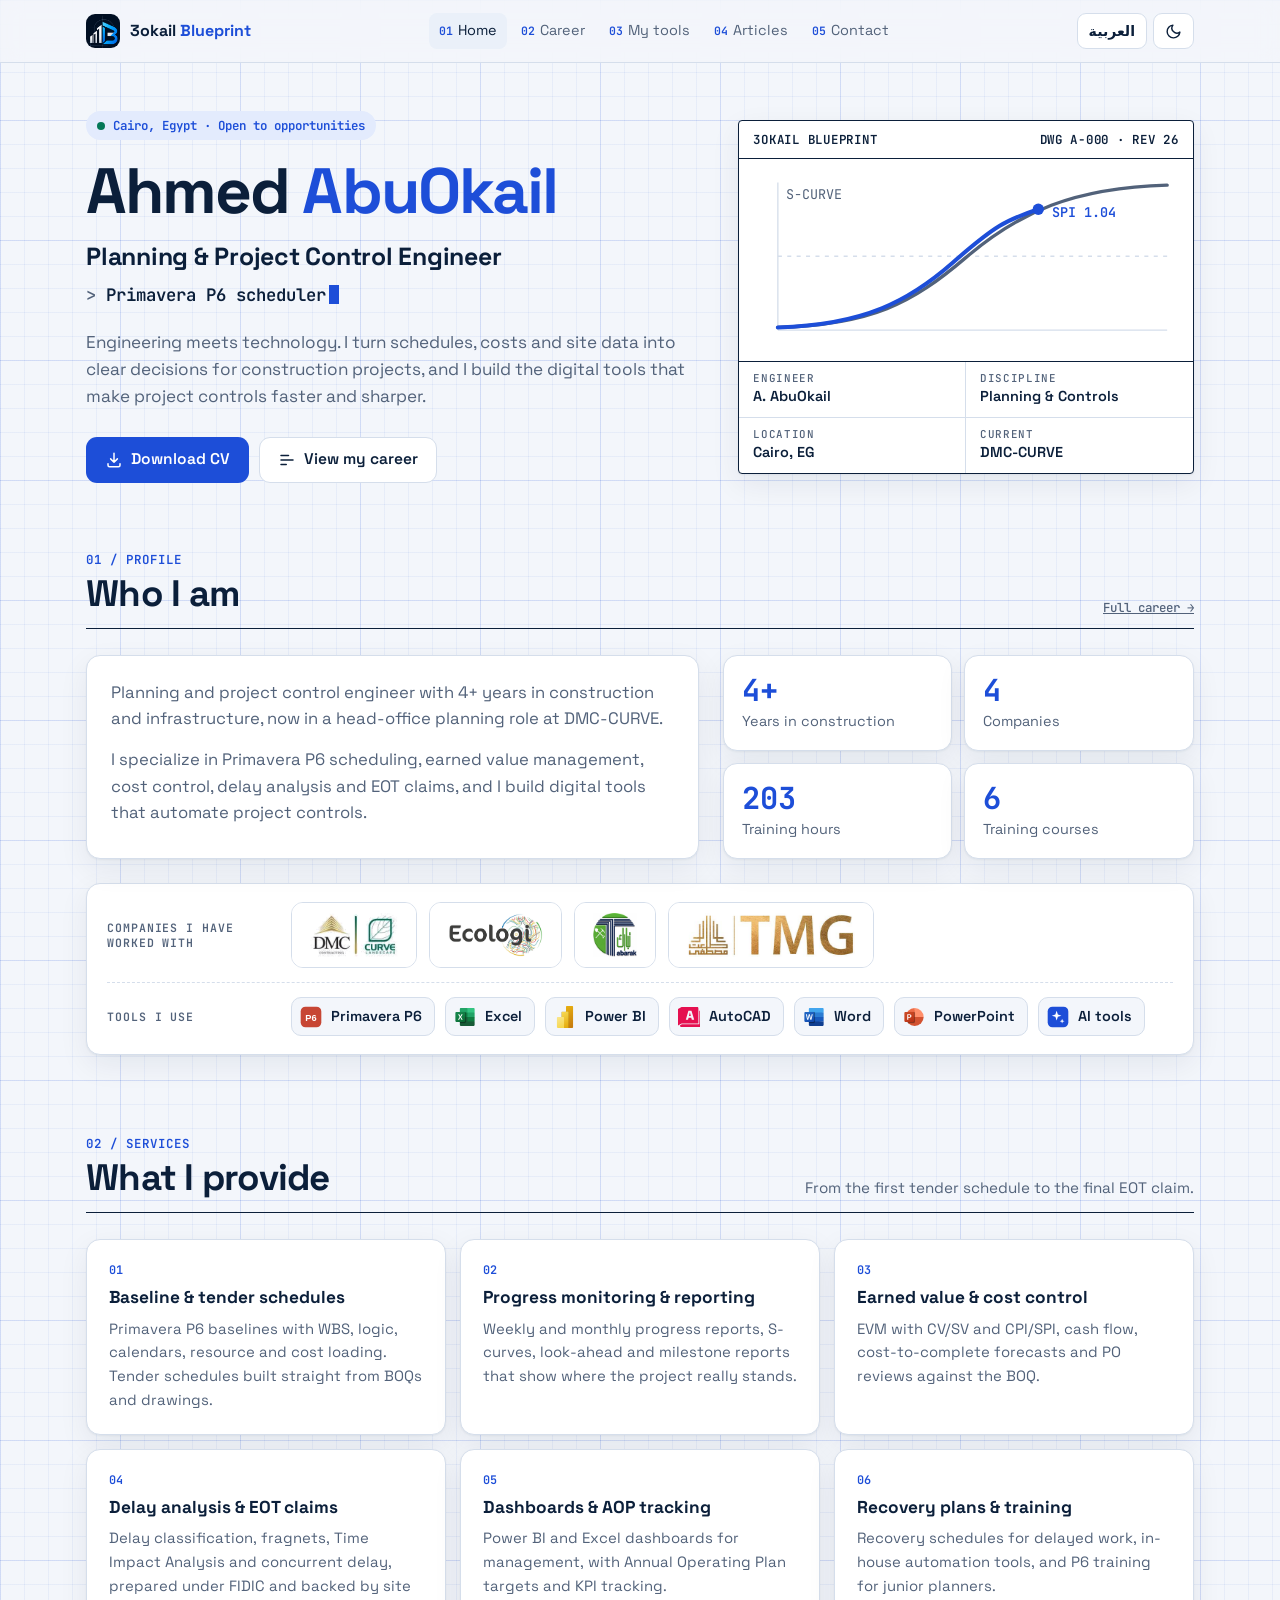
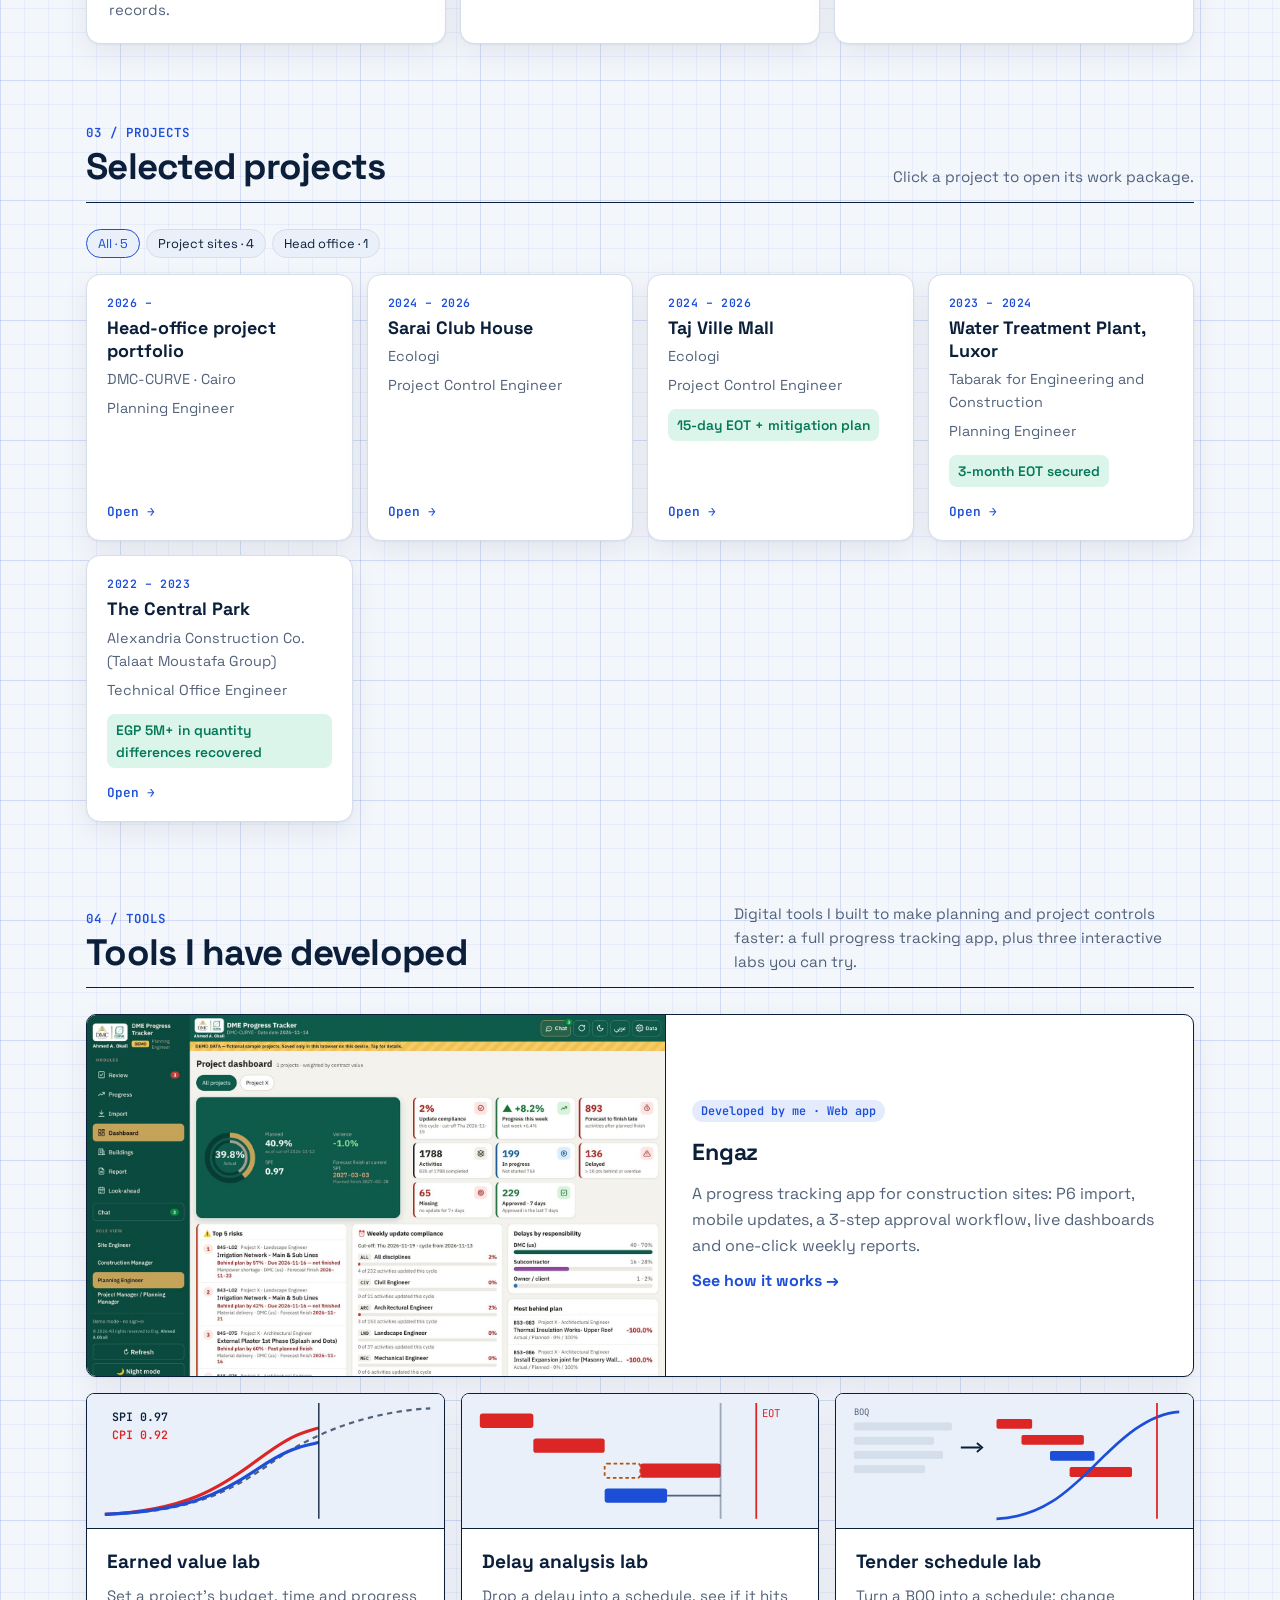
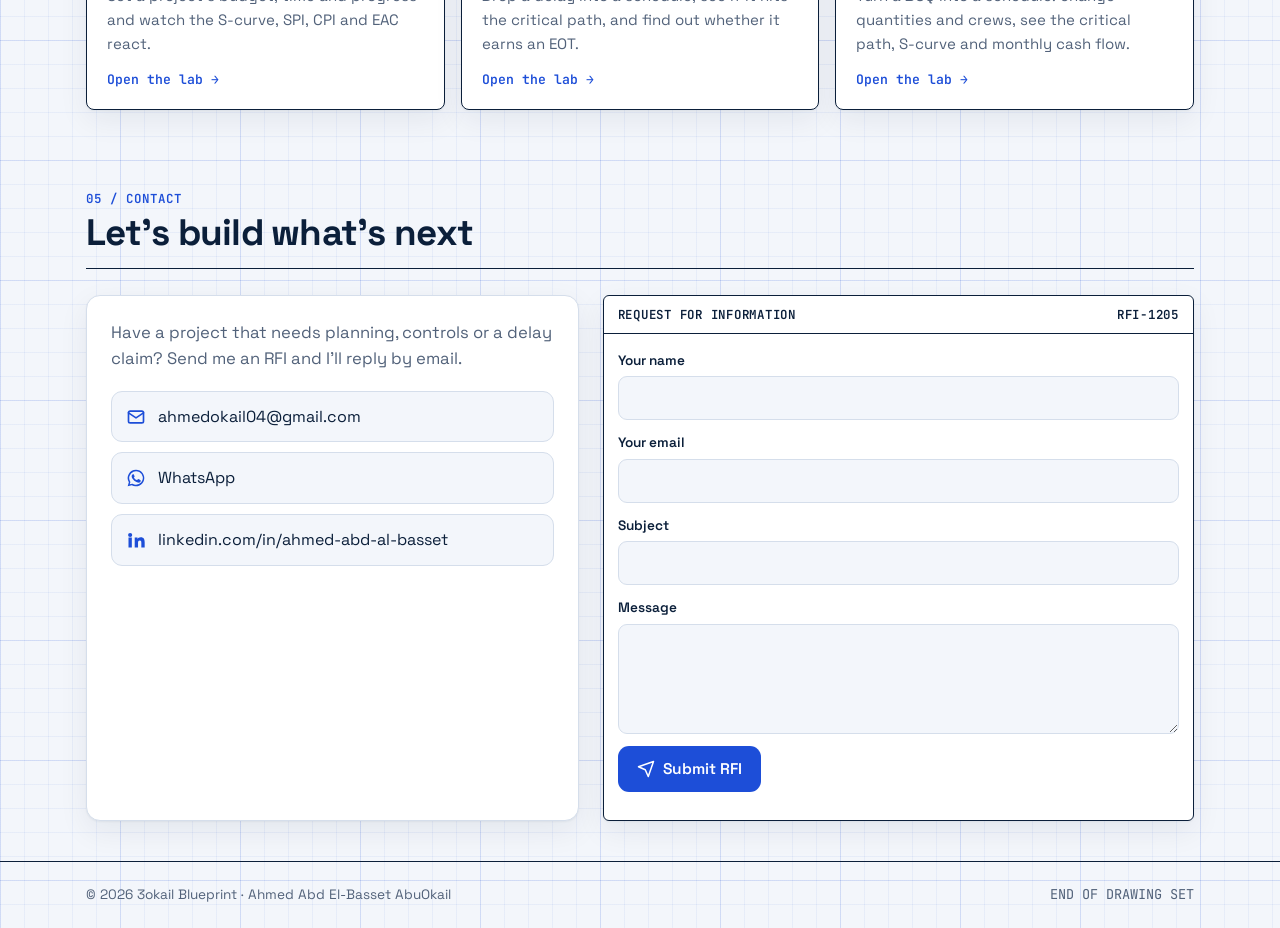
==== commit 2caa9918: "Rename the progress tracking app to Engaz Co-Authored-By: Claude Opus 5.5 <noreply@anthropic.com> Cl" ====
--- a/index.html
+++ b/index.html
@@ -113,7 +113,7 @@
   <section id="labs">
     <div class="wrap">
       <div class="sheet reveal"><div><div class="no">04 / TOOLS</div><h2 data-i="labsT"></h2></div><p data-i="labsP"></p></div>
-      <a class="feat-app reveal" href="app.html"><img src="assets/app/dash.jpg" alt="DME Progress Tracker dashboard" loading="lazy"><div class="fa"><div><span class="chip" data-i="faK"></span></div><h3>DME Progress Tracker</h3><p data-i="faP"></p><span class="go" data-i="faGo"></span></div></a>
+      <a class="feat-app reveal" href="app.html"><img src="assets/app/dash.jpg" alt="Engaz app dashboard" loading="lazy"><div class="fa"><div><span class="chip" data-i="faK"></span></div><h3 data-i="appName"></h3><p data-i="faP"></p><span class="go" data-i="faGo"></span></div></a>
       <div style="height:16px"></div>
       <div class="labs">
         <a class="labcard reveal" href="evm.html">
@@ -199,7 +199,7 @@
  prjT:'Selected projects', prjP:'Click a project to open its work package.',
  filters:[['all','All'],['site','Project sites'],['office','Head office']],
  open:'Open →', result:'Result', prev:'← Previous', next:'Next →', role:'Role',
- faK:'Developed by me · Web app', faP:'A progress tracking app for construction sites: P6 import, mobile updates, a 3-step approval workflow, live dashboards and one-click weekly reports.', faGo:'See how it works →',
+ appName:'Engaz', faK:'Developed by me · Web app', faP:'A progress tracking app for construction sites: P6 import, mobile updates, a 3-step approval workflow, live dashboards and one-click weekly reports.', faGo:'See how it works →',
  labsT:'Tools I have developed', labsP:'Digital tools I built to make planning and project controls faster: a full progress tracking app, plus three interactive labs you can try.',
  lab1T:'Earned value lab', lab1P:'Set a project\'s budget, time and progress and watch the S-curve, SPI, CPI and EAC react.',
  lab2T:'Delay analysis lab', lab2P:'Drop a delay into a schedule, see if it hits the critical path, and find out whether it earns an EOT.',
@@ -229,7 +229,7 @@
  prjT:'مشروعات مختارة', prjP:'اضغط على أي مشروع وشوف دوري فيه.',
  filters:[['all','الكل'],['site','مواقع المشروعات'],['office','المكتب الرئيسي']],
  open:'← التفاصيل', result:'النتيجة', prev:'→ السابق', next:'التالي ←', role:'الدور',
- faK:'من تطويري · تطبيق ويب', faP:'تطبيق لمتابعة تقدم مواقع الإنشاءات: استيراد من P6، وتحديث من الموبايل، واعتماد على 3 خطوات، ولوحات متابعة لحظية، وتقرير أسبوعي بضغطة واحدة.', faGo:'← شوف بيشتغل إزاي',
+ appName:'إنجاز', faK:'من تطويري · تطبيق ويب', faP:'تطبيق لمتابعة تقدم مواقع الإنشاءات: استيراد من P6، وتحديث من الموبايل، واعتماد على 3 خطوات، ولوحات متابعة لحظية، وتقرير أسبوعي بضغطة واحدة.', faGo:'← شوف بيشتغل إزاي',
  labsT:'أدوات طورتها', labsP:'أدوات رقمية بنيتها علشان التخطيط ومراقبة المشروعات يبقوا أسرع: تطبيق كامل لمتابعة التقدم، و3 أدوات تفاعلية تقدر تجربها.',
  lab1T:'أداة القيمة المكتسبة', lab1P:'حدّد ميزانية المشروع ومدته ونسبة الإنجاز وشوف منحنى S و SPI و CPI و EAC بيتغيروا.',
  lab2T:'أداة تحليل التأخير', lab2P:'أضف تأخير في برنامج زمني، وشوف هل يأثر على المسار الحرج، وهل يستحق تمديد مدة.',
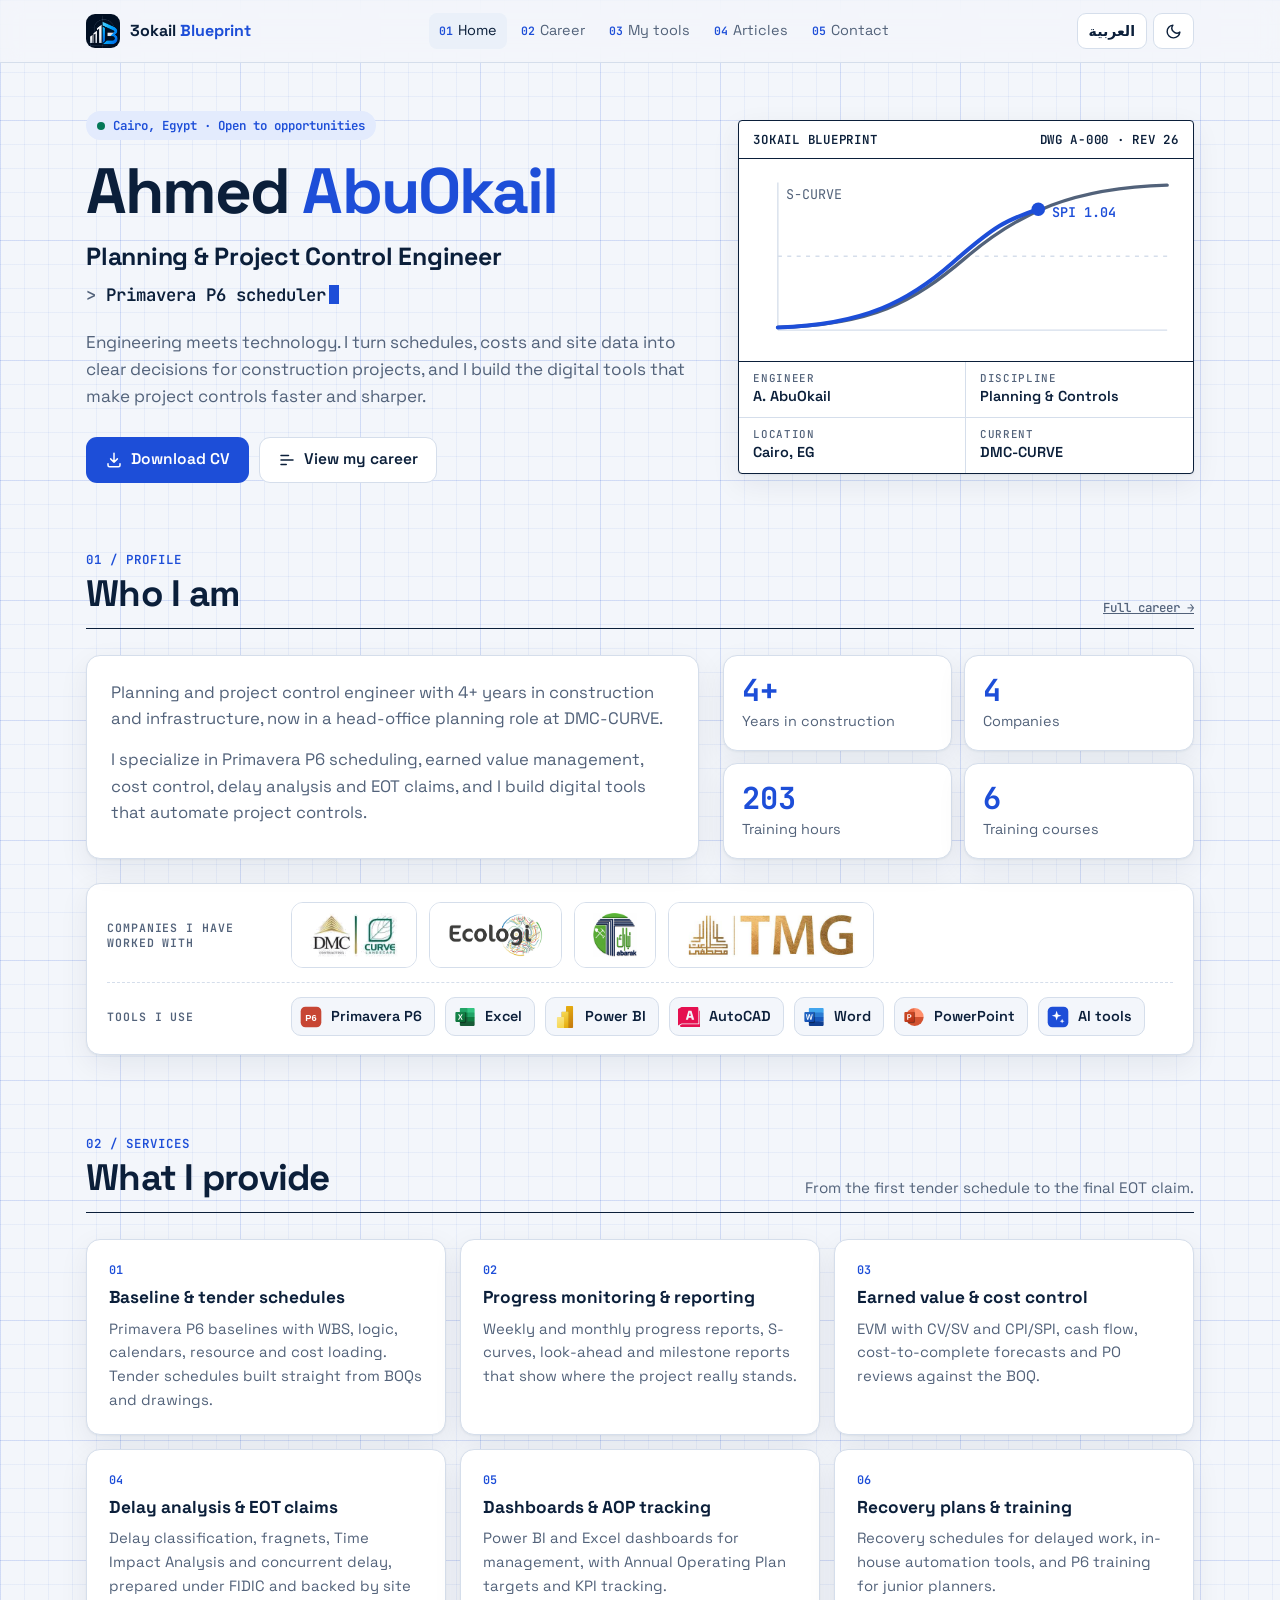
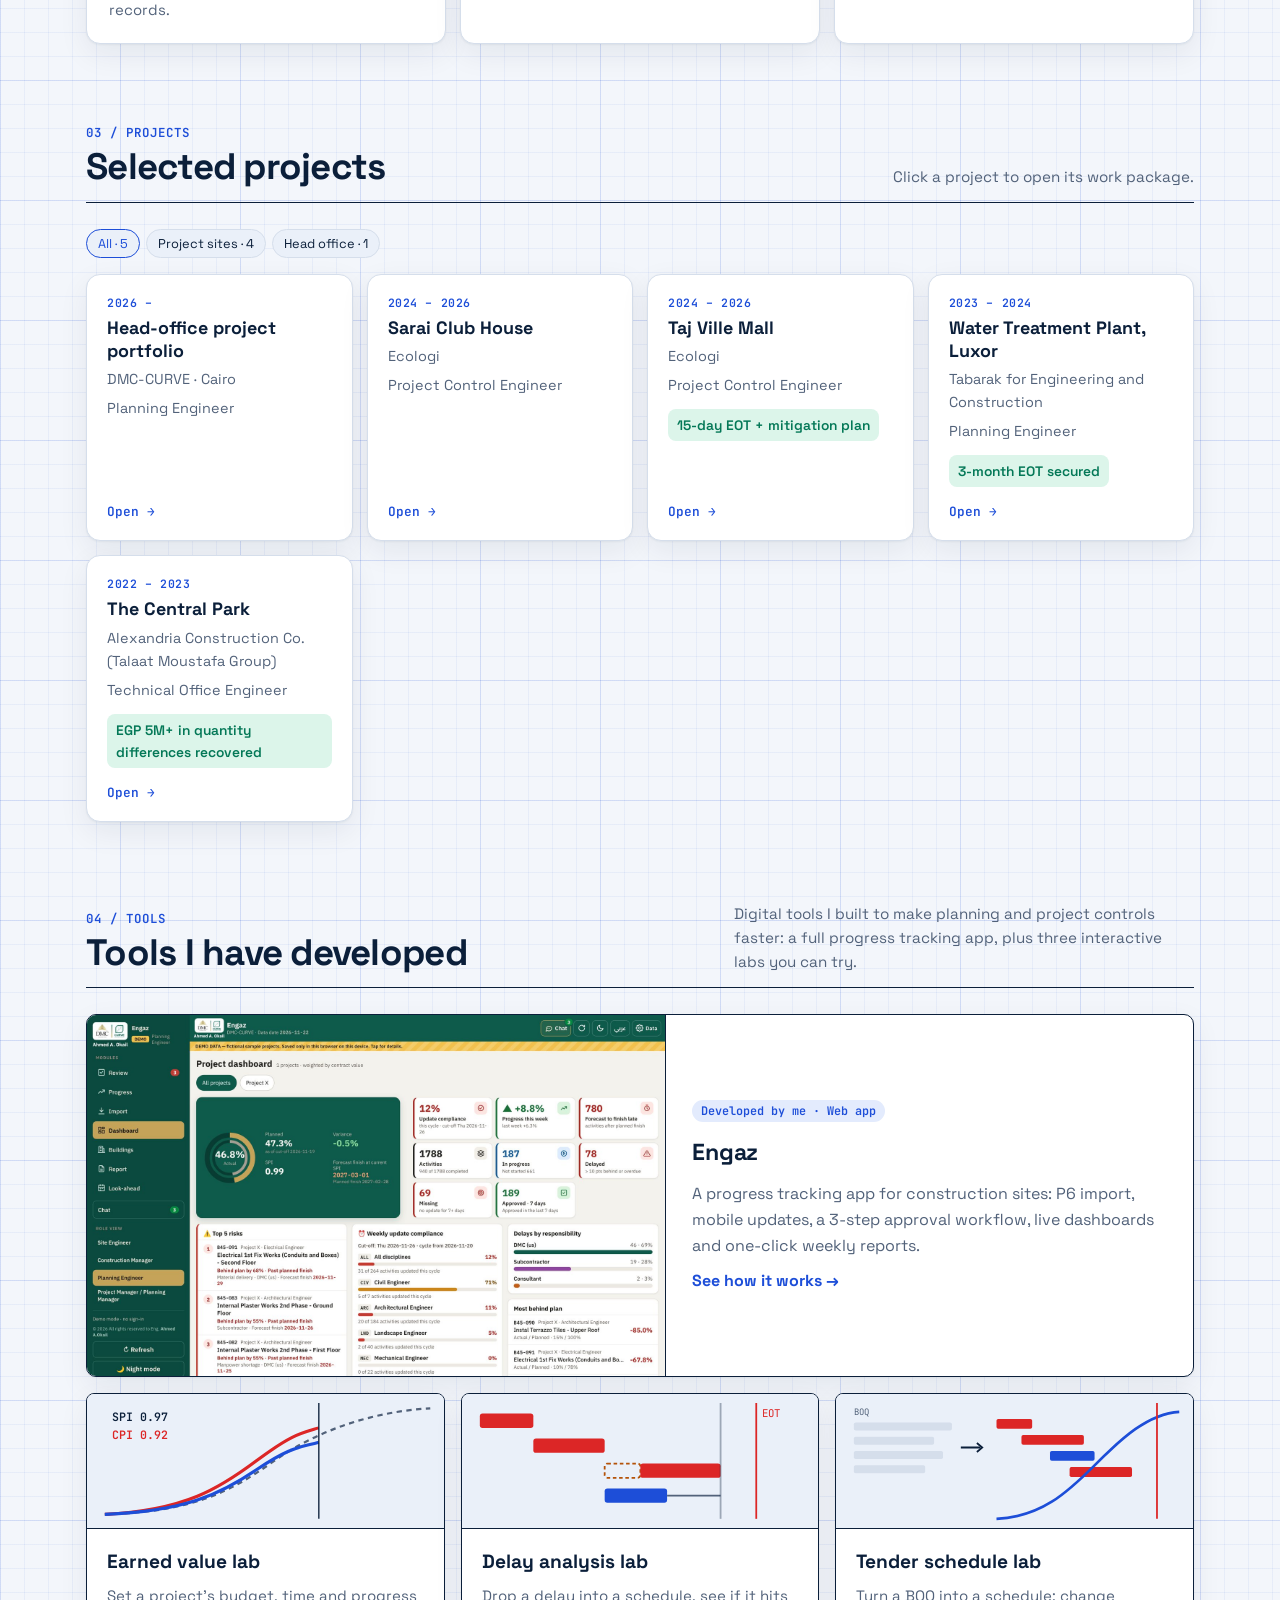
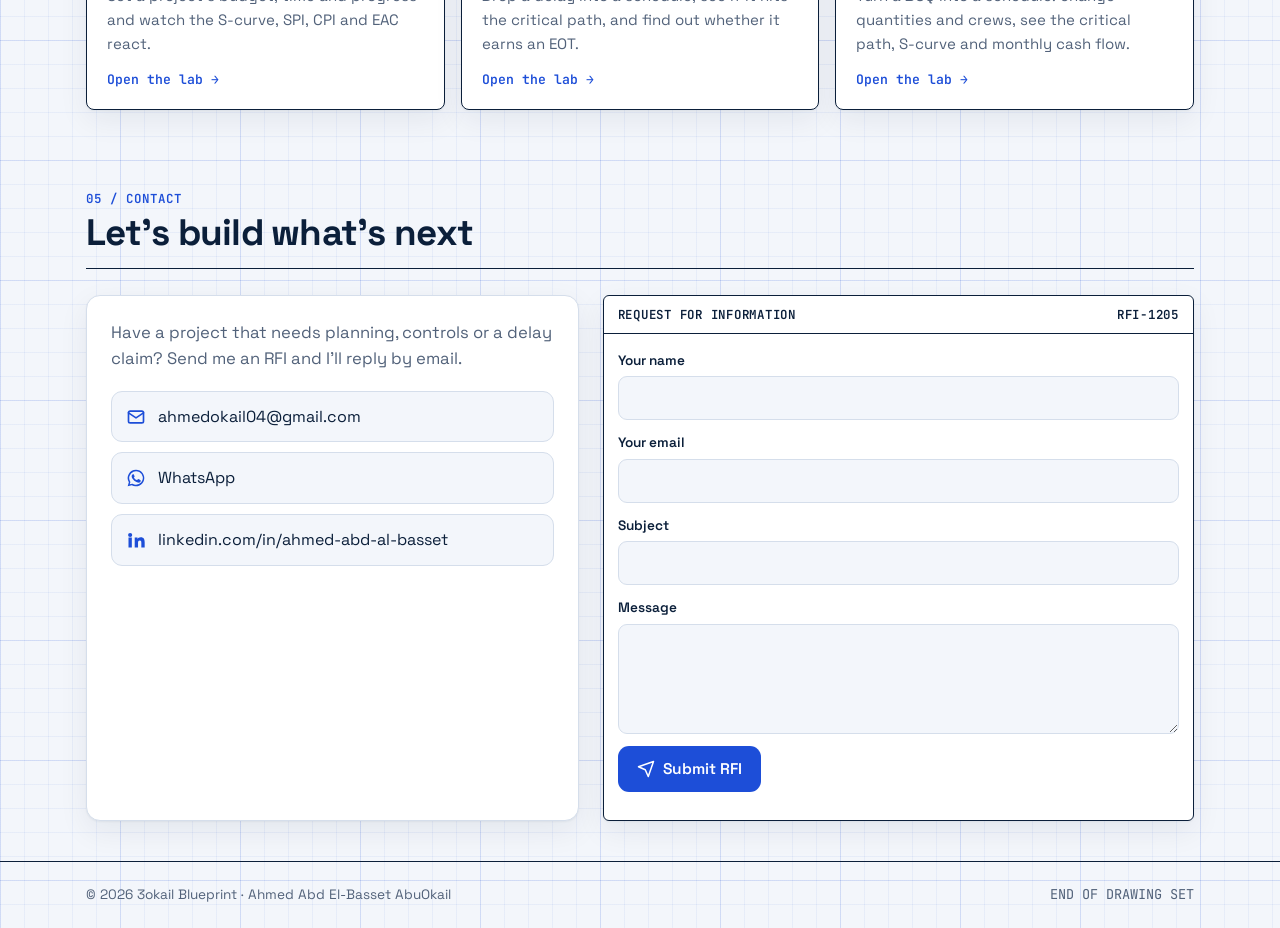
==== commit c9c7b386: "Update app screenshots with the Engaz name Co-Authored-By: Claude Opus 5.5 <noreply@anthropic.com> C" ====
--- a/index.html
+++ b/index.html
@@ -113,7 +113,7 @@
   <section id="labs">
     <div class="wrap">
       <div class="sheet reveal"><div><div class="no">04 / TOOLS</div><h2 data-i="labsT"></h2></div><p data-i="labsP"></p></div>
-      <a class="feat-app reveal" href="app.html"><img src="assets/app/dash.jpg" alt="Engaz app dashboard" loading="lazy"><div class="fa"><div><span class="chip" data-i="faK"></span></div><h3 data-i="appName"></h3><p data-i="faP"></p><span class="go" data-i="faGo"></span></div></a>
+      <a class="feat-app reveal" href="app.html"><img src="assets/app/dash.jpg?v=2" alt="Engaz app dashboard" loading="lazy"><div class="fa"><div><span class="chip" data-i="faK"></span></div><h3 data-i="appName"></h3><p data-i="faP"></p><span class="go" data-i="faGo"></span></div></a>
       <div style="height:16px"></div>
       <div class="labs">
         <a class="labcard reveal" href="evm.html">
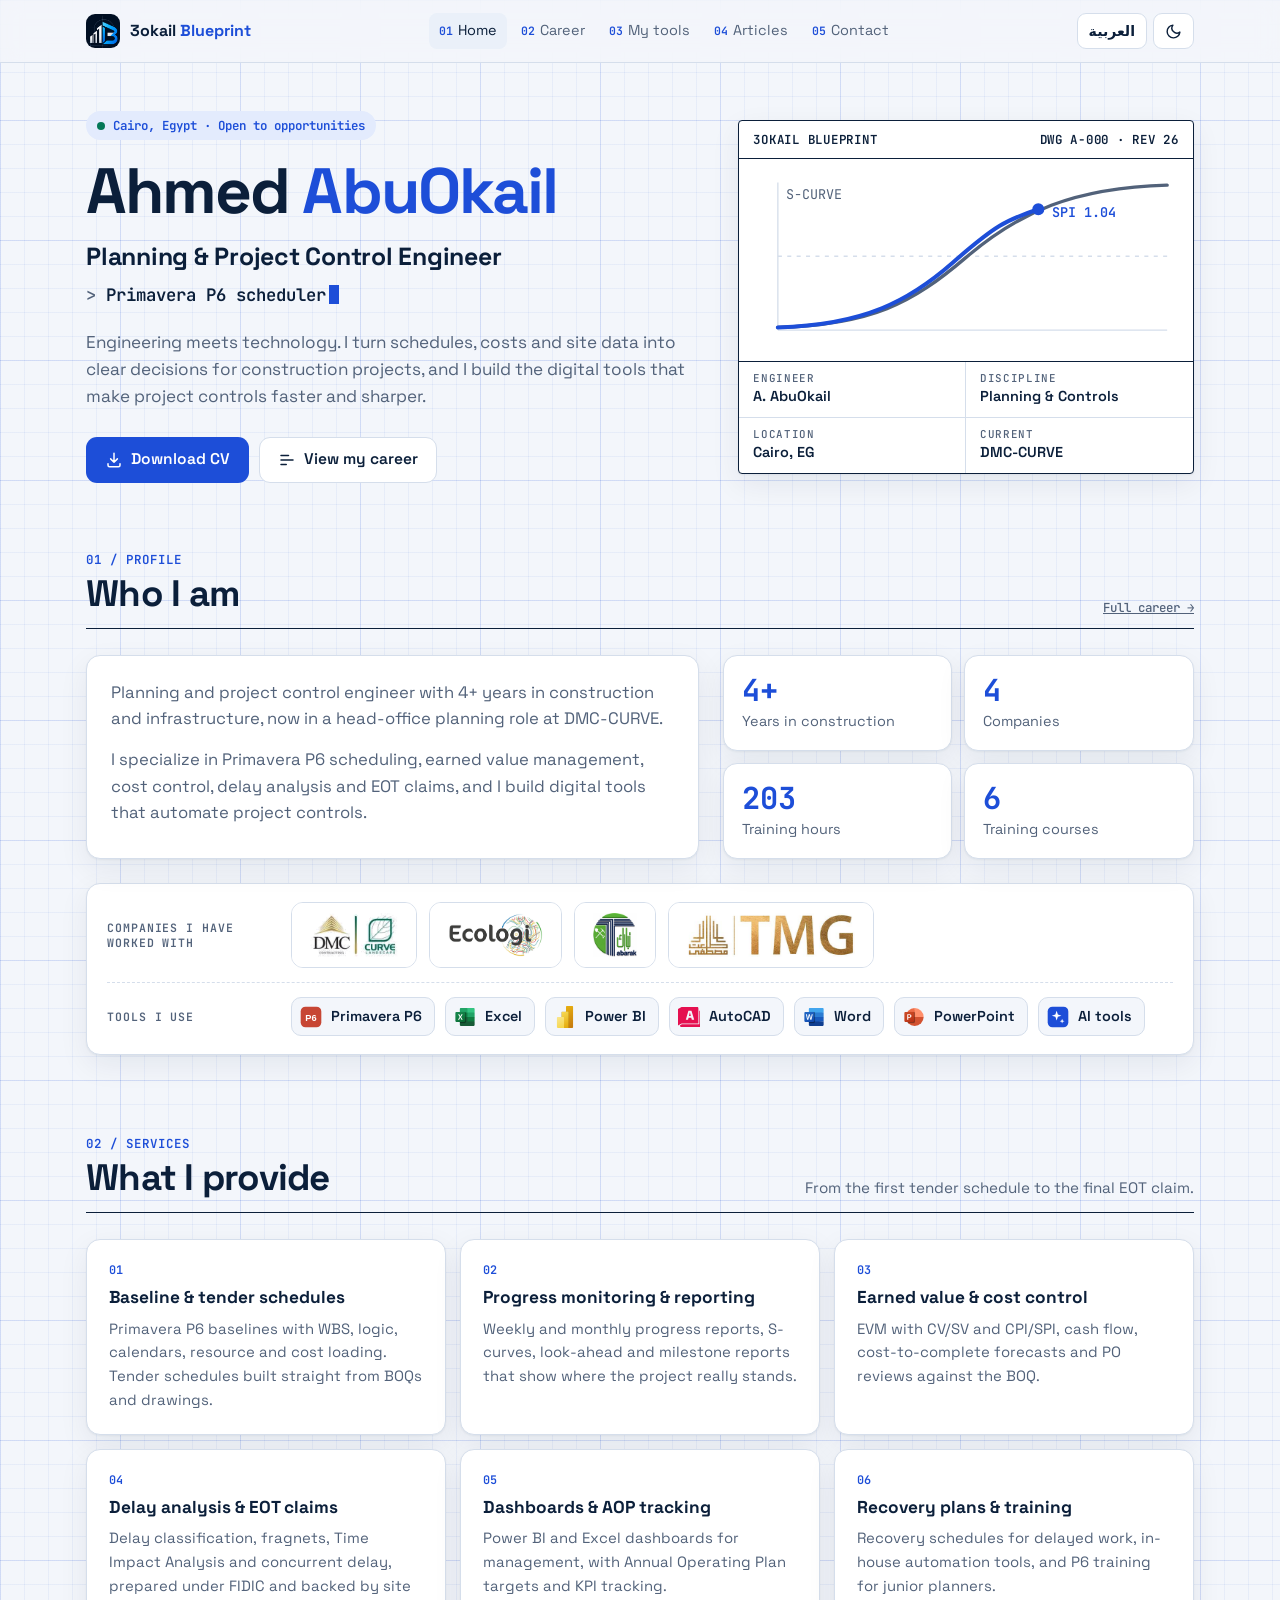
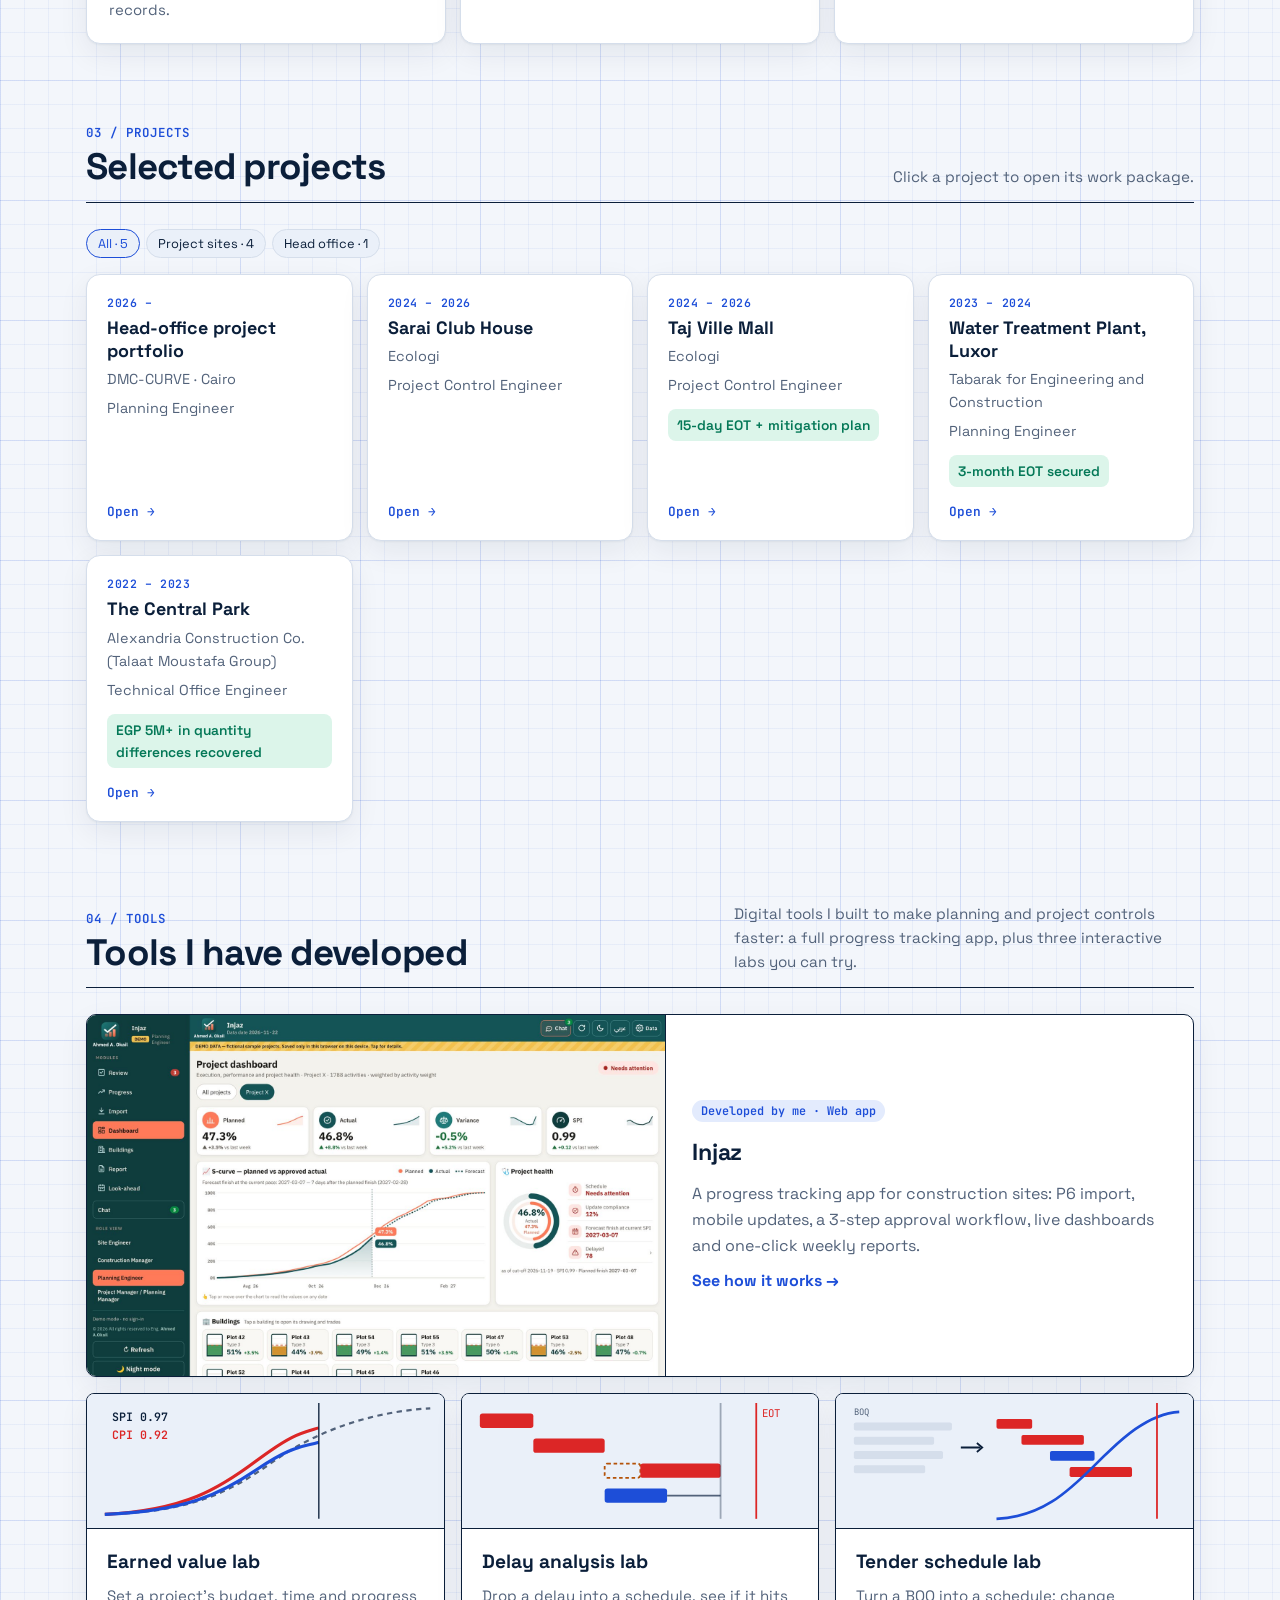
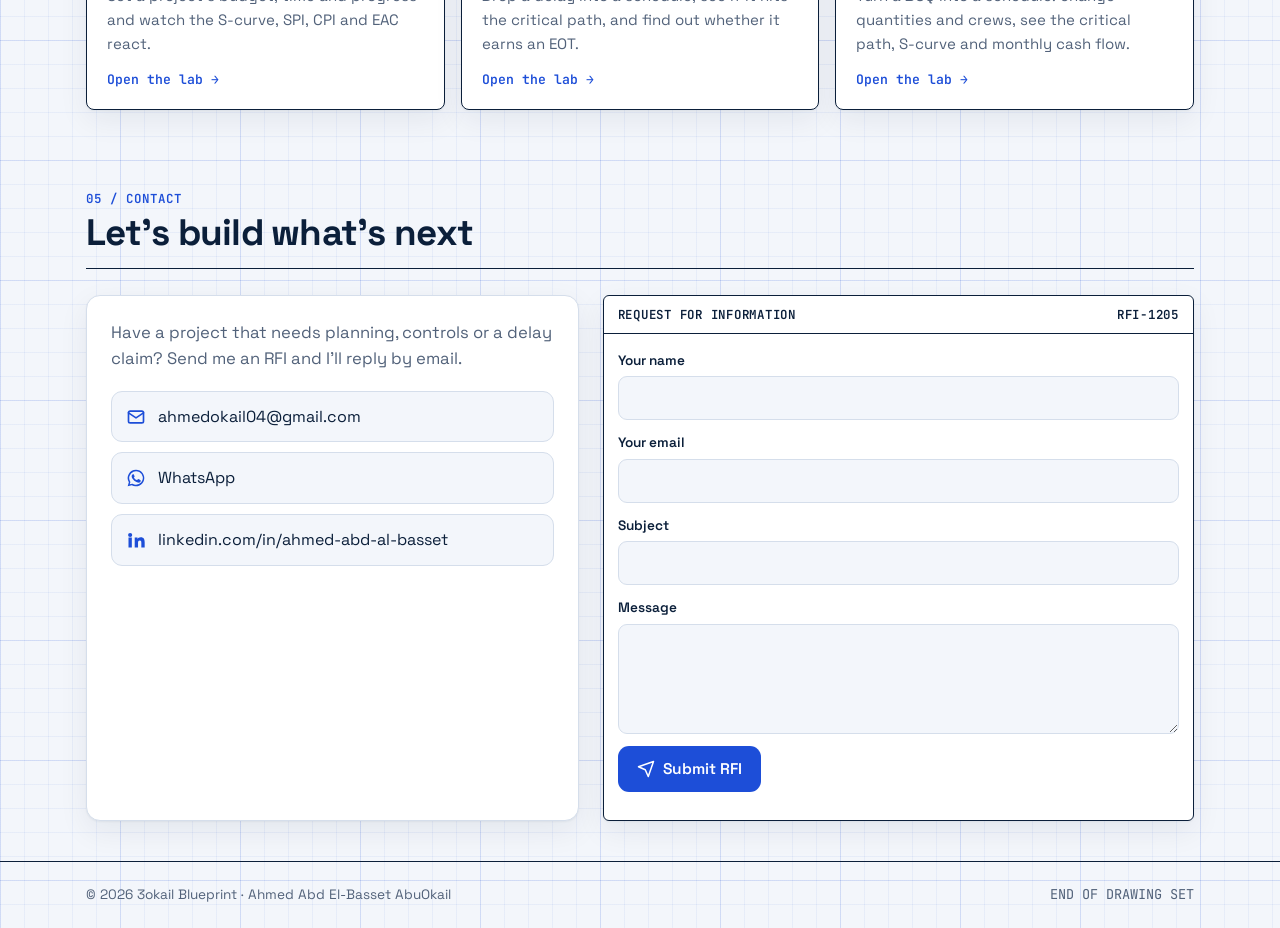
==== commit 6abbdb4a: "Use Injaz v2: new name spelling and fresh demo screenshots Co-Authored-By: Claude Opus 5.5 <noreply@" ====
--- a/index.html
+++ b/index.html
@@ -113,7 +113,7 @@
   <section id="labs">
     <div class="wrap">
       <div class="sheet reveal"><div><div class="no">04 / TOOLS</div><h2 data-i="labsT"></h2></div><p data-i="labsP"></p></div>
-      <a class="feat-app reveal" href="app.html"><img src="assets/app/dash.jpg?v=2" alt="Engaz app dashboard" loading="lazy"><div class="fa"><div><span class="chip" data-i="faK"></span></div><h3 data-i="appName"></h3><p data-i="faP"></p><span class="go" data-i="faGo"></span></div></a>
+      <a class="feat-app reveal" href="app.html"><img src="assets/app/dash.jpg?v=3" alt="Injaz app dashboard" loading="lazy"><div class="fa"><div><span class="chip" data-i="faK"></span></div><h3 data-i="appName"></h3><p data-i="faP"></p><span class="go" data-i="faGo"></span></div></a>
       <div style="height:16px"></div>
       <div class="labs">
         <a class="labcard reveal" href="evm.html">
@@ -199,7 +199,7 @@
  prjT:'Selected projects', prjP:'Click a project to open its work package.',
  filters:[['all','All'],['site','Project sites'],['office','Head office']],
  open:'Open →', result:'Result', prev:'← Previous', next:'Next →', role:'Role',
- appName:'Engaz', faK:'Developed by me · Web app', faP:'A progress tracking app for construction sites: P6 import, mobile updates, a 3-step approval workflow, live dashboards and one-click weekly reports.', faGo:'See how it works →',
+ appName:'Injaz', faK:'Developed by me · Web app', faP:'A progress tracking app for construction sites: P6 import, mobile updates, a 3-step approval workflow, live dashboards and one-click weekly reports.', faGo:'See how it works →',
  labsT:'Tools I have developed', labsP:'Digital tools I built to make planning and project controls faster: a full progress tracking app, plus three interactive labs you can try.',
  lab1T:'Earned value lab', lab1P:'Set a project\'s budget, time and progress and watch the S-curve, SPI, CPI and EAC react.',
  lab2T:'Delay analysis lab', lab2P:'Drop a delay into a schedule, see if it hits the critical path, and find out whether it earns an EOT.',
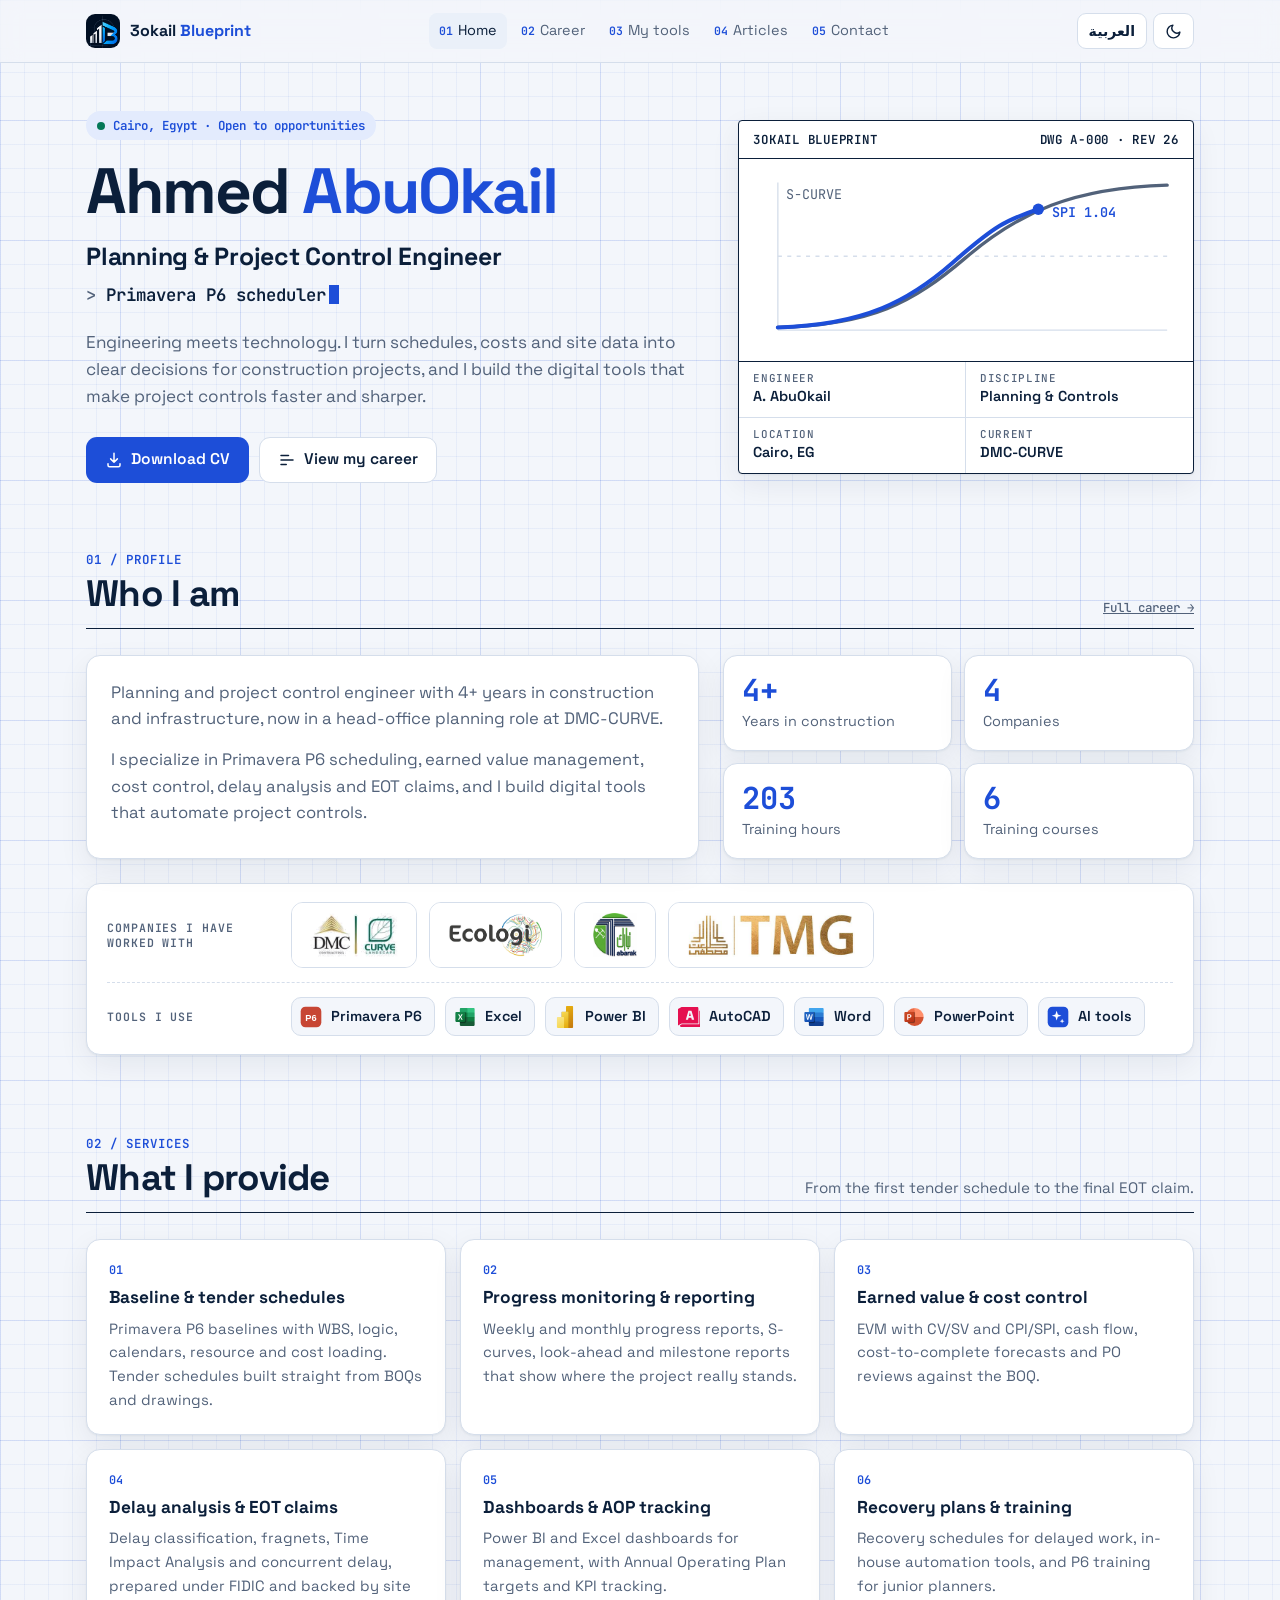
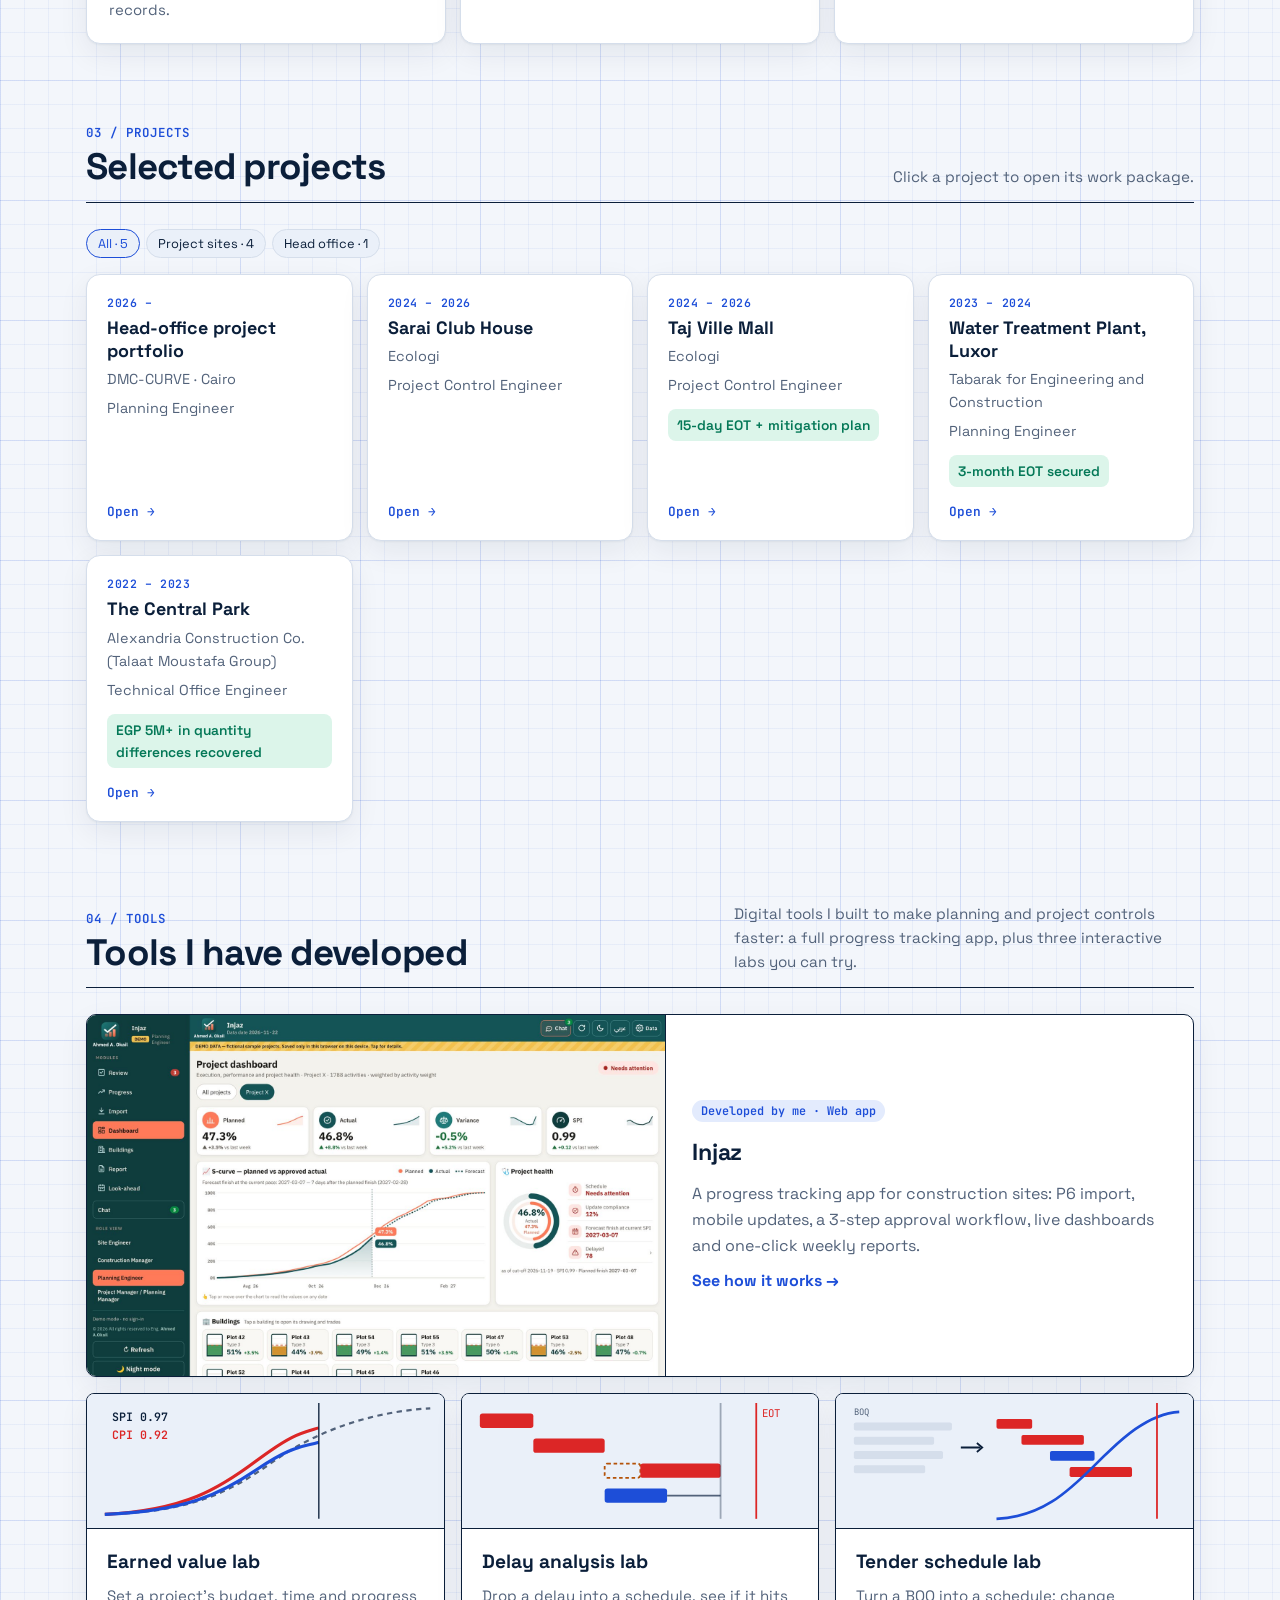
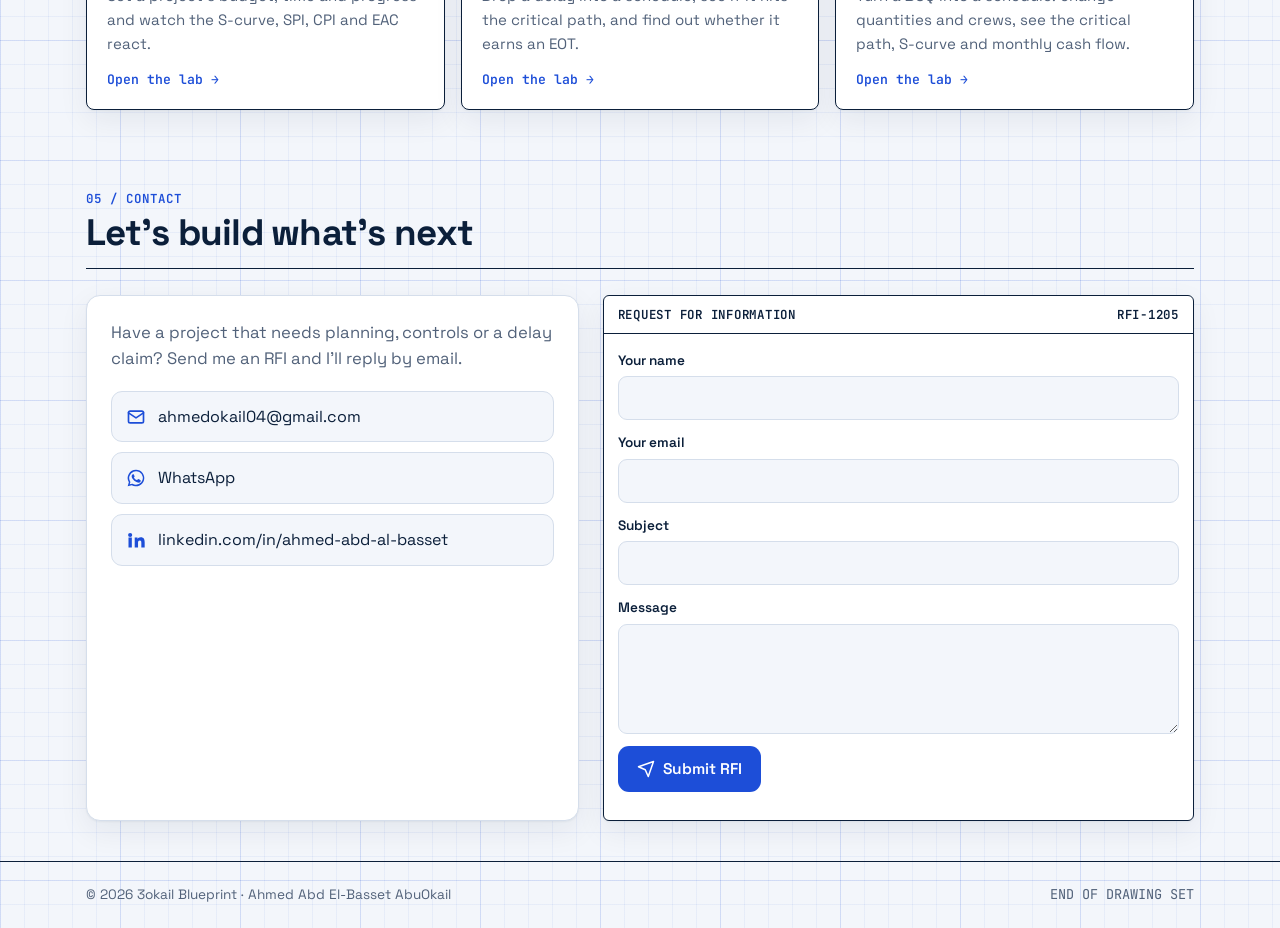
==== commit df6337f3: "Add Injaz promo video to the app page Compressed to 720p H.264 with faststart (10 MB) and a poster f" ====
--- a/index.html
+++ b/index.html
@@ -17,7 +17,7 @@
 <link rel="preconnect" href="https://fonts.googleapis.com">
 <link rel="preconnect" href="https://fonts.gstatic.com" crossorigin>
 <link href="https://fonts.googleapis.com/css2?family=Space+Grotesk:wght@400;500;600;700&family=JetBrains+Mono:wght@400;600&family=IBM+Plex+Sans+Arabic:wght@400;500;600;700&display=swap" rel="stylesheet">
-<link rel="stylesheet" href="assets/site.css?v=18">
+<link rel="stylesheet" href="assets/site.css?v=19">
 <script type="application/ld+json">
 {"@context":"https://schema.org","@type":"Person","name":"Ahmed Abd El-Basset AbuOkail","alternateName":"Ahmed AbuOkail","jobTitle":"Planning and Project Control Engineer","url":"https://ahmed3okail.github.io/3okail-blueprint/","image":"https://ahmed3okail.github.io/3okail-blueprint/assets/logo-full.png","email":"mailto:ahmedokail04@gmail.com","address":{"@type":"PostalAddress","addressLocality":"Cairo","addressCountry":"EG"},"worksFor":{"@type":"Organization","name":"DMC-CURVE"},"alumniOf":{"@type":"CollegeOrUniversity","name":"Sohag University"},"knowsAbout":["Primavera P6","Planning and scheduling","Earned value management","Cost control","Delay analysis","Extension of Time claims","FIDIC"],"knowsLanguage":["ar","en"],"sameAs":["https://www.linkedin.com/in/ahmed-abd-al-basset"]}
 </script>
@@ -172,7 +172,7 @@
 
 <footer><div class="wrap"><span>© <span id="yr">2026</span> 3okail Blueprint · <span data-i="fullName"></span></span><span class="mono"><span id="visits" hidden></span><span class="no-l">END OF DRAWING SET</span></span></div></footer>
 
-<script src="assets/site.js?v=18"></script>
+<script src="assets/site.js?v=19"></script>
 <script>
 (function(){
 "use strict";
--- a/assets/site.css
+++ b/assets/site.css
@@ -387,7 +387,7 @@
 .app-hero{margin:0;border:1.5px solid var(--ink);border-radius:12px;overflow:hidden;box-shadow:var(--shadow);background:var(--surface)}
 .app-hero .frame{display:flex;gap:6px;padding:9px 12px;border-bottom:1.5px solid var(--ink);background:var(--surface-2)}
 .app-hero .frame span{width:10px;height:10px;border-radius:50%;background:var(--line)}
-.app-hero img{display:block;width:100%;height:auto}
+.app-hero img,.app-hero video{display:block;width:100%;height:auto;background:#0f3b3a}
 .app-note{margin:10px 0 0}
 #shot .counters{margin-top:22px}
 .flow-panel{padding:24px}
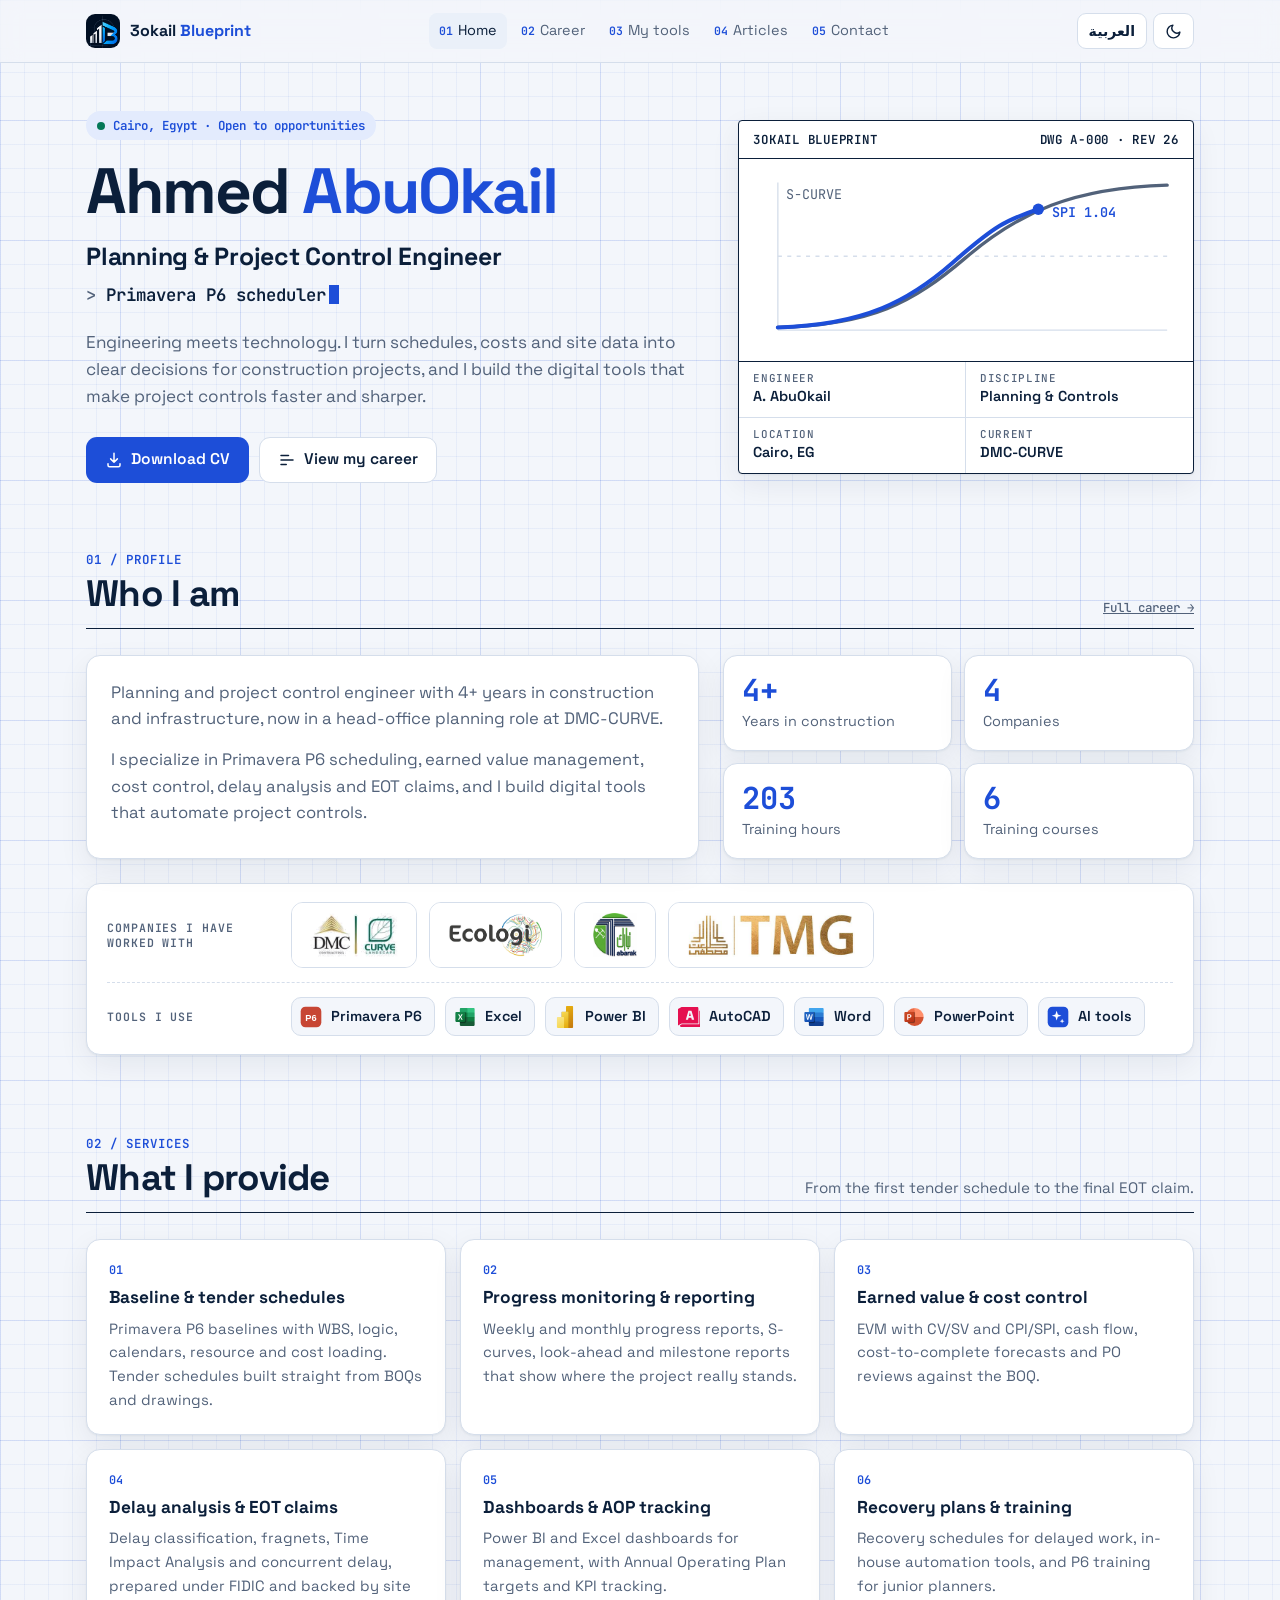
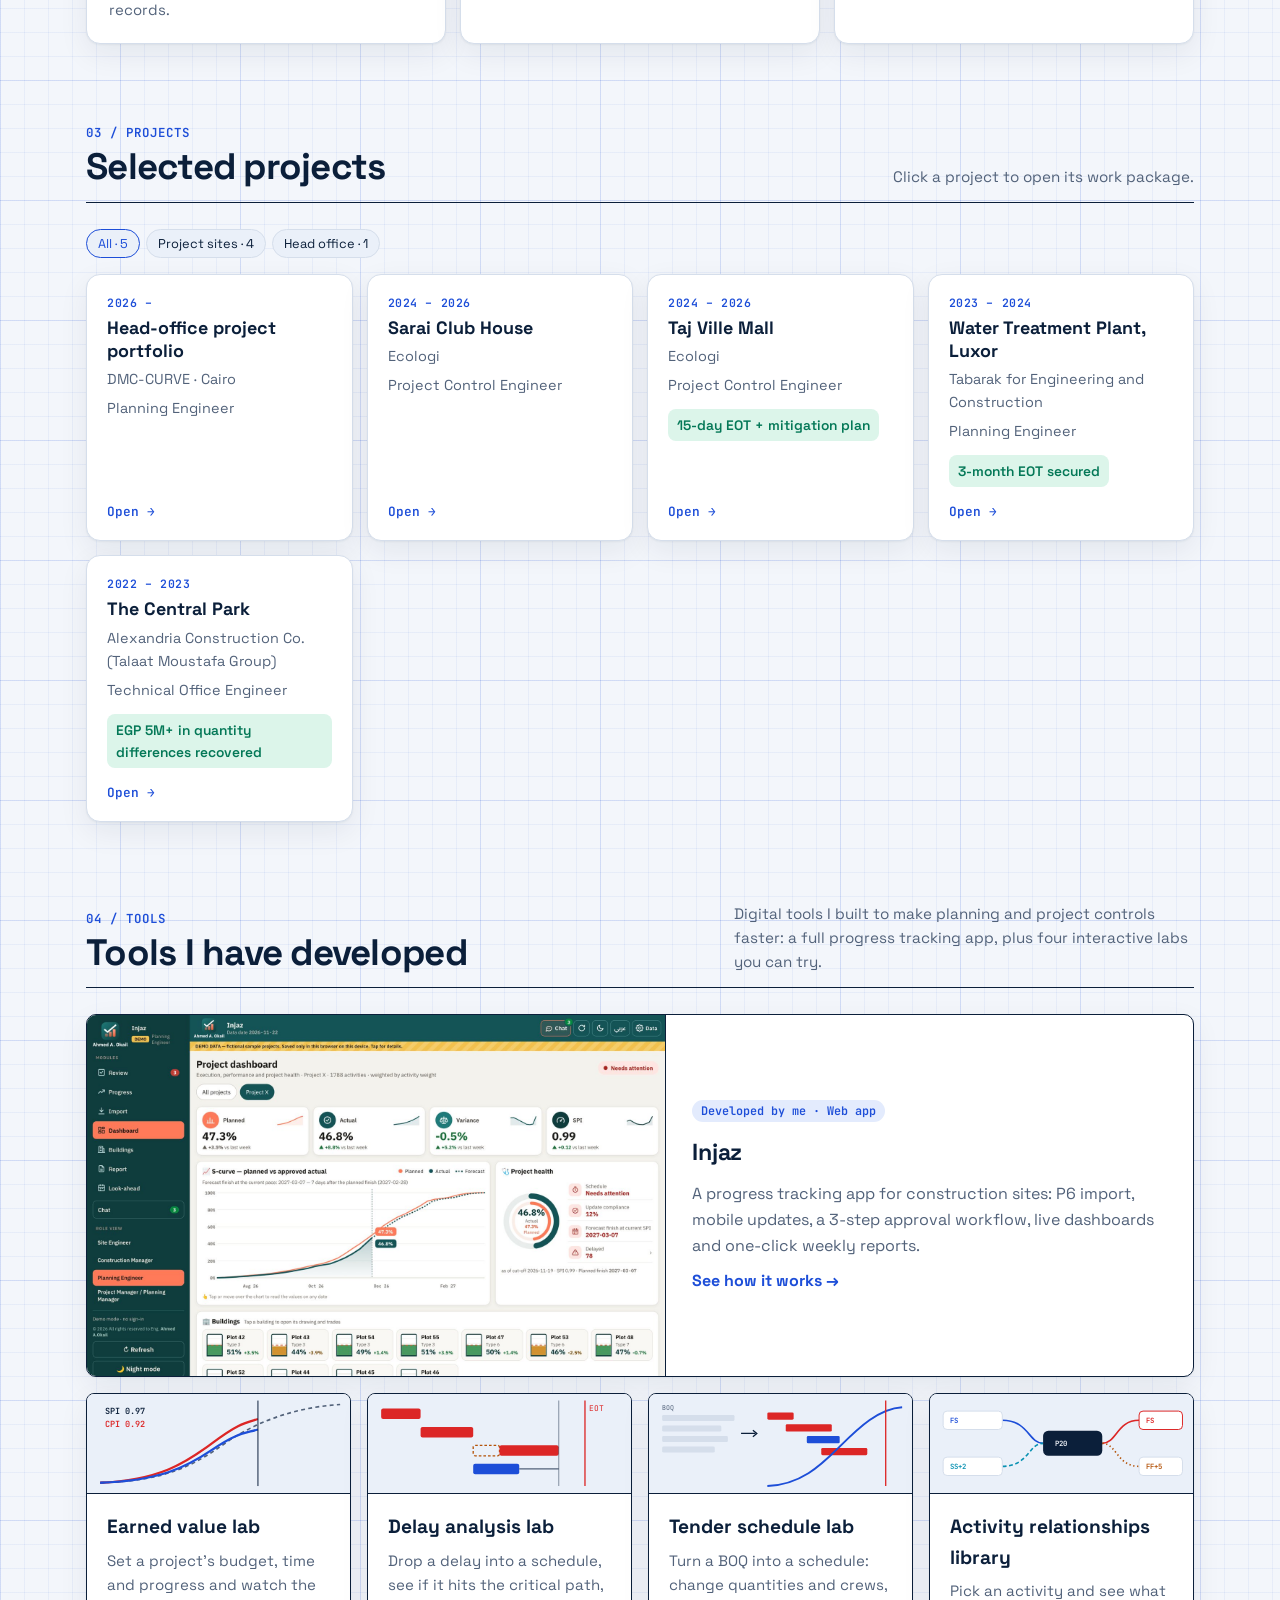
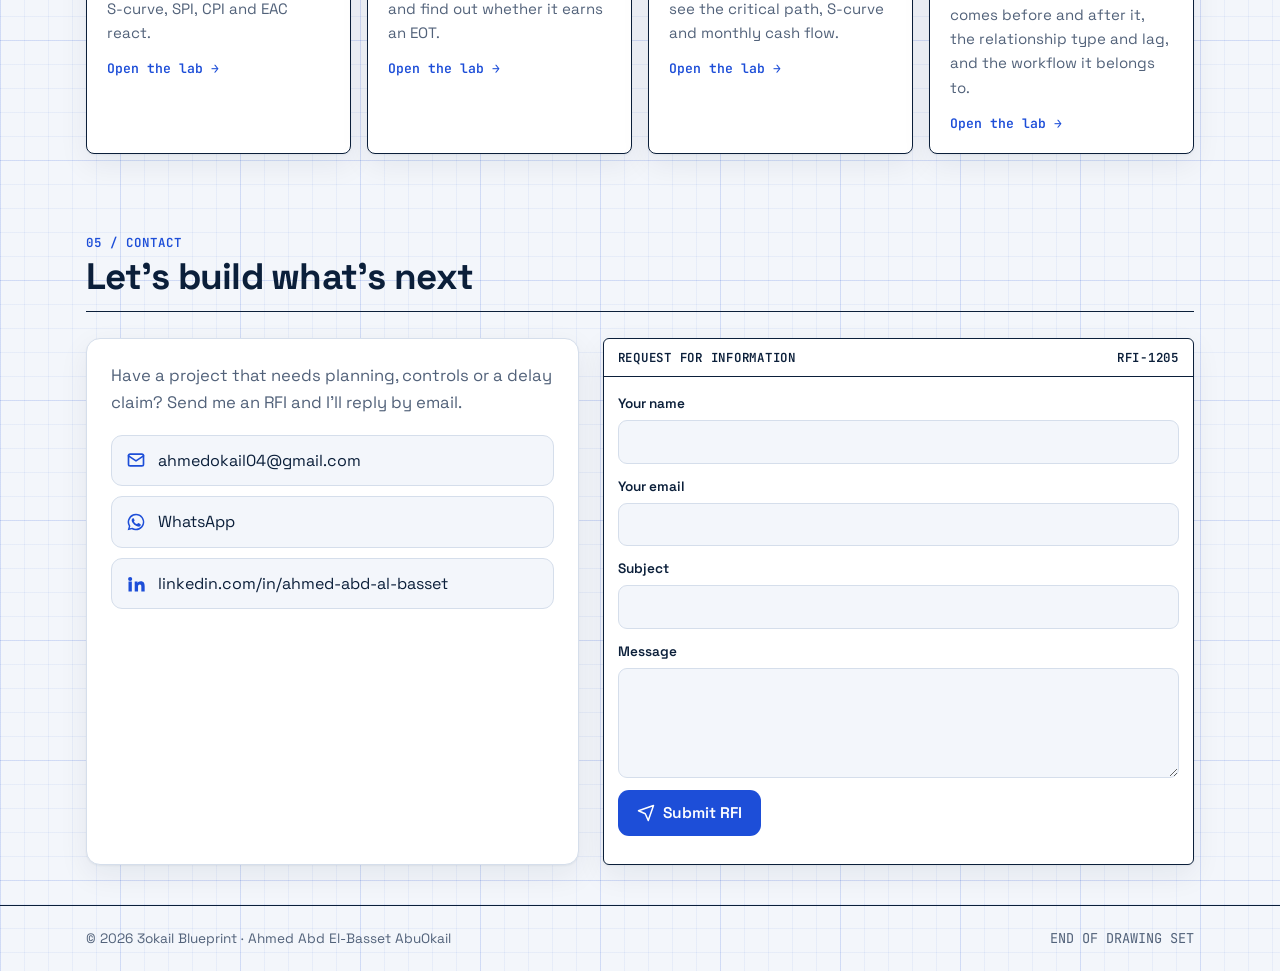
==== commit 0b034836: "Add activity relationships library page New logic.html lab: pick an activity to see its predecessors" ====
--- a/index.html
+++ b/index.html
@@ -17,7 +17,7 @@
 <link rel="preconnect" href="https://fonts.googleapis.com">
 <link rel="preconnect" href="https://fonts.gstatic.com" crossorigin>
 <link href="https://fonts.googleapis.com/css2?family=Space+Grotesk:wght@400;500;600;700&family=JetBrains+Mono:wght@400;600&family=IBM+Plex+Sans+Arabic:wght@400;500;600;700&display=swap" rel="stylesheet">
-<link rel="stylesheet" href="assets/site.css?v=19">
+<link rel="stylesheet" href="assets/site.css?v=20">
 <script type="application/ld+json">
 {"@context":"https://schema.org","@type":"Person","name":"Ahmed Abd El-Basset AbuOkail","alternateName":"Ahmed AbuOkail","jobTitle":"Planning and Project Control Engineer","url":"https://ahmed3okail.github.io/3okail-blueprint/","image":"https://ahmed3okail.github.io/3okail-blueprint/assets/logo-full.png","email":"mailto:ahmedokail04@gmail.com","address":{"@type":"PostalAddress","addressLocality":"Cairo","addressCountry":"EG"},"worksFor":{"@type":"Organization","name":"DMC-CURVE"},"alumniOf":{"@type":"CollegeOrUniversity","name":"Sohag University"},"knowsAbout":["Primavera P6","Planning and scheduling","Earned value management","Cost control","Delay analysis","Extension of Time claims","FIDIC"],"knowsLanguage":["ar","en"],"sameAs":["https://www.linkedin.com/in/ahmed-abd-al-basset"]}
 </script>
@@ -129,6 +129,10 @@
           <svg viewBox="0 0 400 150" aria-hidden="true"><g font-family="JetBrains Mono" font-size="10" fill="var(--muted)"><text x="20" y="24">BOQ</text></g><rect x="20" y="32" width="110" height="9" rx="2" fill="var(--line)"/><rect x="20" y="48" width="90" height="9" rx="2" fill="var(--line)"/><rect x="20" y="64" width="100" height="9" rx="2" fill="var(--line)"/><rect x="20" y="80" width="80" height="9" rx="2" fill="var(--line)"/><path d="M140 60 h22" stroke="var(--ink)" stroke-width="2"/><path d="M158 55 l6 5 -6 5" fill="none" stroke="var(--ink)" stroke-width="2"/><rect x="180" y="28" width="40" height="11" rx="2" fill="var(--crit)"/><rect x="208" y="46" width="70" height="11" rx="2" fill="var(--crit)"/><rect x="240" y="64" width="50" height="11" rx="2" fill="var(--accent)"/><rect x="262" y="82" width="70" height="11" rx="2" fill="var(--crit)"/><path d="M180 140 C 230 138, 260 110, 290 80 S 350 22, 385 20" fill="none" stroke="var(--accent)" stroke-width="3"/><line x1="360" y1="10" x2="360" y2="140" stroke="var(--crit)" stroke-width="2"/></svg>
           <div class="lc"><h3 data-i="lab3T"></h3><p data-i="lab3P"></p><span class="go" data-i="labGo"></span></div>
         </a>
+        <a class="labcard reveal" href="logic.html">
+          <svg viewBox="0 0 400 150" aria-hidden="true"><g fill="none" stroke-width="2.5"><path d="M110 40 C 150 40, 150 75, 172 75" stroke="var(--accent)"/><path d="M110 110 C 150 110, 150 75, 172 75" stroke="var(--accent-2)" stroke-dasharray="6 4"/><path d="M262 75 C 284 75, 284 40, 318 40" stroke="var(--crit)"/><path d="M262 75 C 284 75, 284 110, 318 110" stroke="var(--warn)" stroke-dasharray="2 4"/></g><rect x="20" y="26" width="90" height="28" rx="6" fill="var(--surface)" stroke="var(--line)" stroke-width="1.5"/><rect x="20" y="96" width="90" height="28" rx="6" fill="var(--surface)" stroke="var(--line)" stroke-width="1.5"/><rect x="172" y="56" width="90" height="38" rx="8" fill="var(--ink)"/><rect x="318" y="26" width="66" height="28" rx="6" fill="var(--surface)" stroke="var(--crit)" stroke-width="1.5"/><rect x="318" y="96" width="66" height="28" rx="6" fill="var(--surface)" stroke="var(--line)" stroke-width="1.5"/><g font-family="JetBrains Mono" font-size="11" font-weight="600"><text x="30" y="44" fill="var(--accent)">FS</text><text x="30" y="114" fill="var(--accent-2)">SS+2</text><text x="190" y="79" fill="var(--bg)">P20</text><text x="328" y="44" fill="var(--crit)">FS</text><text x="328" y="114" fill="var(--warn)">FF+5</text></g></svg>
+          <div class="lc"><h3 data-i="lab4T"></h3><p data-i="lab4P"></p><span class="go" data-i="labGo"></span></div>
+        </a>
       </div>
     </div>
   </section>
@@ -172,7 +176,7 @@
 
 <footer><div class="wrap"><span>© <span id="yr">2026</span> 3okail Blueprint · <span data-i="fullName"></span></span><span class="mono"><span id="visits" hidden></span><span class="no-l">END OF DRAWING SET</span></span></div></footer>
 
-<script src="assets/site.js?v=19"></script>
+<script src="assets/site.js?v=20"></script>
 <script>
 (function(){
 "use strict";
@@ -200,10 +204,11 @@
  filters:[['all','All'],['site','Project sites'],['office','Head office']],
  open:'Open →', result:'Result', prev:'← Previous', next:'Next →', role:'Role',
  appName:'Injaz', faK:'Developed by me · Web app', faP:'A progress tracking app for construction sites: P6 import, mobile updates, a 3-step approval workflow, live dashboards and one-click weekly reports.', faGo:'See how it works →',
- labsT:'Tools I have developed', labsP:'Digital tools I built to make planning and project controls faster: a full progress tracking app, plus three interactive labs you can try.',
+ labsT:'Tools I have developed', labsP:'Digital tools I built to make planning and project controls faster: a full progress tracking app, plus four interactive labs you can try.',
  lab1T:'Earned value lab', lab1P:'Set a project\'s budget, time and progress and watch the S-curve, SPI, CPI and EAC react.',
  lab2T:'Delay analysis lab', lab2P:'Drop a delay into a schedule, see if it hits the critical path, and find out whether it earns an EOT.',
  lab3T:'Tender schedule lab', lab3P:'Turn a BOQ into a schedule: change quantities and crews, see the critical path, S-curve and monthly cash flow.',
+ lab4T:'Activity relationships library', lab4P:'Pick an activity and see what comes before and after it, the relationship type and lag, and the workflow it belongs to.',
  labGo:'Open the lab →',
  contactT:'Let\'s build what\'s next', contactP:'Have a project that needs planning, controls or a delay claim? Send me an RFI and I\'ll reply by email.',
  rfiHead:'Request for information', fName:'Your name', fEmail:'Your email', fSubj:'Subject', fMsg:'Message', fSend:'Submit RFI', fSending:'Sending…', fOk:'Thanks! Your RFI was sent. I\'ll reply by email soon.', fErr:'Sending failed. Please email me at ahmedokail04@gmail.com or message me on WhatsApp.', fGmail:'Opening Gmail to send your RFI. Not using Gmail? Email ahmedokail04@gmail.com or use WhatsApp.'
@@ -230,10 +235,11 @@
  filters:[['all','الكل'],['site','مواقع المشروعات'],['office','المكتب الرئيسي']],
  open:'← التفاصيل', result:'النتيجة', prev:'→ السابق', next:'التالي ←', role:'الدور',
  appName:'إنجاز', faK:'من تطويري · تطبيق ويب', faP:'تطبيق لمتابعة تقدم مواقع الإنشاءات: استيراد من P6، وتحديث من الموبايل، واعتماد على 3 خطوات، ولوحات متابعة لحظية، وتقرير أسبوعي بضغطة واحدة.', faGo:'← شوف بيشتغل إزاي',
- labsT:'أدوات طورتها', labsP:'أدوات رقمية بنيتها علشان التخطيط ومراقبة المشروعات يبقوا أسرع: تطبيق كامل لمتابعة التقدم، و3 أدوات تفاعلية تقدر تجربها.',
+ labsT:'أدوات طورتها', labsP:'أدوات رقمية بنيتها علشان التخطيط ومراقبة المشروعات يبقوا أسرع: تطبيق كامل لمتابعة التقدم، و4 أدوات تفاعلية تقدر تجربها.',
  lab1T:'أداة القيمة المكتسبة', lab1P:'حدّد ميزانية المشروع ومدته ونسبة الإنجاز وشوف منحنى S و SPI و CPI و EAC بيتغيروا.',
  lab2T:'أداة تحليل التأخير', lab2P:'أضف تأخير في برنامج زمني، وشوف هل يأثر على المسار الحرج، وهل يستحق تمديد مدة.',
  lab3T:'أداة برنامج المناقصة', lab3P:'حوّل جدول الكميات لبرنامج زمني: غيّر الكميات والأطقم، وشوف المسار الحرج ومنحنى S والتدفق النقدي الشهري.',
+ lab4T:'مكتبة العلاقات بين الأنشطة', lab4P:'اختار نشاط وشوف إيه اللي قبله وإيه اللي بعده، ونوع العلاقة والـ Lag، والـ Workflow اللي هو جزء منه.',
  labGo:'← جرّب الأداة',
  contactT:'تواصل معي', contactP:'عندك مشروع محتاج تخطيط أو مراقبة أو مطالبة تأخير؟ ابعتلي رسالة وهرد عليك بالإيميل.',
  rfiHead:'رسالة جديدة', fName:'اسمك', fEmail:'بريدك الإلكتروني', fSubj:'الموضوع', fMsg:'الرسالة', fSend:'إرسال', fSending:'جارٍ الإرسال…', fOk:'شكرًا! رسالتك وصلت، وهرد عليك بالإيميل قريب.', fErr:'الإرسال فشل. ابعتلي على ahmedokail04@gmail.com أو كلمني واتساب.', fGmail:'بيتفتح Gmail لإرسال رسالتك. لو مش بتستخدم Gmail ابعت على ahmedokail04@gmail.com أو كلمني واتساب.'
--- a/assets/site.css
+++ b/assets/site.css
@@ -328,8 +328,8 @@
 .modal .mf{display:flex;justify-content:space-between;gap:8px;padding:12px 14px;border-top:1px solid var(--line)}
 
 /* labs teaser */
-.labs{display:grid;grid-template-columns:repeat(3,1fr);gap:16px}
-@media (max-width:1000px){.labs{grid-template-columns:1fr 1fr}}
+.labs{display:grid;grid-template-columns:repeat(4,1fr);gap:16px}
+@media (max-width:1100px){.labs{grid-template-columns:1fr 1fr}}
 @media (max-width:760px){.labs{grid-template-columns:1fr}}
 .labcard{display:block;text-decoration:none;color:var(--ink);background:var(--surface);border:1.5px solid var(--ink);border-radius:8px;overflow:hidden;box-shadow:var(--shadow);transition:transform .2s}
 .labcard:hover{transform:translateY(-3px)}
@@ -485,3 +485,173 @@
 .nf{padding:72px 0 64px}.nf h1{font-size:clamp(1.6rem,4vw,2.4rem);margin:6px 0 0}
 :root[lang="ar"] .sheet .no,:root[lang="ar"] .no-l,:root[lang="ar"] .cv-up{font-family:var(--font);letter-spacing:0}
 :root[lang="ar"] .rfi-head span:first-child{font-family:var(--font);letter-spacing:0}
+
+/* ===== Activity relationships library (logic.html) ===== */
+:root{--r-fs:#1d4ed8;--r-ss:#0891b2;--r-ff:#b45309;--r-sf:#7c3aed;
+  --d-civ:#52627a;--d-ele:#d97706;--d-plm:#0891b2;--d-hvac:#2563eb;--d-ff:#dc2626;--d-lft:#059669}
+@media (prefers-color-scheme: dark){:root:not([data-theme="light"]){--r-fs:#60a5fa;--r-ss:#22d3ee;--r-ff:#fbbf24;--r-sf:#c4b5fd;
+  --d-civ:#9db1d3;--d-ele:#fbbf24;--d-plm:#22d3ee;--d-hvac:#60a5fa;--d-ff:#f87171;--d-lft:#34d399}}
+:root[data-theme="dark"]{--r-fs:#60a5fa;--r-ss:#22d3ee;--r-ff:#fbbf24;--r-sf:#c4b5fd;
+  --d-civ:#9db1d3;--d-ele:#fbbf24;--d-plm:#22d3ee;--d-hvac:#60a5fa;--d-ff:#f87171;--d-lft:#34d399}
+.lg-d-civ{--dc:var(--d-civ)} .lg-d-ele{--dc:var(--d-ele)} .lg-d-plm{--dc:var(--d-plm)} .lg-d-hvac{--dc:var(--d-hvac)} .lg-d-ff{--dc:var(--d-ff)} .lg-d-lft{--dc:var(--d-lft)}
+.lg-dot{display:inline-block;width:8px;height:8px;border-radius:50%;background:var(--dc,var(--muted));flex:none}
+
+/* stage rail */
+.lg-stages{display:grid;grid-template-columns:repeat(6,1fr);gap:0;overflow:hidden;margin-bottom:18px;border:1.5px solid var(--ink);border-radius:10px;background:var(--surface);box-shadow:var(--shadow);scrollbar-width:thin}
+.lg-st{min-width:0;border-bottom:1px dashed var(--line);display:flex;flex-direction:column;align-items:flex-start;gap:2px;padding:10px 12px;border:0;border-inline-end:1px dashed var(--line);background:none;color:var(--ink);cursor:pointer;text-align:start;position:relative;font-size:.8rem;line-height:1.25}
+.lg-st:nth-child(6n){border-inline-end:0}
+.lg-st:nth-child(n+7){border-bottom:0}
+@media (max-width:760px){.lg-stages{grid-template-columns:repeat(3,1fr)}.lg-st{border-bottom:1px dashed var(--line)!important;border-inline-end:1px dashed var(--line)!important}.lg-st:nth-child(3n){border-inline-end:0!important}.lg-st:nth-child(n+10){border-bottom:0!important}.lg-st{padding:8px 9px;font-size:.74rem}}
+.lg-st .n{font:600 .66rem var(--mono);color:var(--muted)}
+.lg-st small{font:600 .66rem var(--mono);color:var(--muted)}
+.lg-st span:nth-child(2){font-weight:600}
+.lg-st:hover{background:var(--surface-2)}
+.lg-st.here::after{content:"";position:absolute;inset-inline:10px;bottom:0;height:3px;border-radius:3px 3px 0 0;background:var(--accent)}
+.lg-st.on{background:var(--accent);color:var(--on-accent)}
+.lg-st.on .n,.lg-st.on small{color:var(--on-accent);opacity:.8}
+
+/* side panel */
+.lg-lab{grid-template-columns:300px minmax(0,1fr);align-items:start}
+@media (max-width:900px){.lg-lab{grid-template-columns:minmax(0,1fr)}}
+.lg-side{position:sticky;top:78px}
+@media (max-width:900px){.lg-side{position:static}}
+.lg-search{position:relative}
+.lg-search svg{position:absolute;top:11px;inset-inline-start:11px;width:18px;height:18px;color:var(--muted)}
+.lg-search input{width:100%;height:42px;border-radius:10px;border:1.5px solid var(--line);background:var(--bg);color:var(--ink);font:inherit;padding-inline:38px 10px}
+.lg-search input:focus{outline:none;border-color:var(--accent)}
+.lg-discs{display:flex;flex-wrap:wrap;gap:6px;margin-top:12px}
+.lg-discs .pill{display:inline-flex;align-items:center;gap:6px;font-size:.76rem;padding:4px 10px}
+.lg-mhint{margin:0 0 12px;font-size:.78rem}
+.lg-list{max-height:430px;overflow-y:auto;border-top:1px dashed var(--line);padding-top:6px;margin-inline:-6px;padding-inline:6px;scrollbar-width:thin}
+@media (max-width:900px){.lg-list{max-height:260px}}
+.lg-grp{font:600 .68rem var(--mono);color:var(--muted);text-transform:uppercase;letter-spacing:.06em;margin:12px 4px 4px}
+:root[lang="ar"] .lg-grp{font-family:var(--font);font-size:.76rem;letter-spacing:0}
+.lg-item{display:flex;align-items:center;gap:8px;width:100%;border:1px solid transparent;background:none;color:var(--ink);text-align:start;padding:6px 8px;border-radius:8px;cursor:pointer;font-size:.86rem;line-height:1.3}
+.lg-item code{font:600 .7rem var(--mono);color:var(--muted);min-width:30px}
+.lg-item span{flex:1}
+.lg-item:hover{background:var(--surface-2)}
+.lg-item.on{background:var(--accent-soft);border-color:var(--accent);color:var(--accent);font-weight:600}
+.lg-item.on code{color:var(--accent)}
+
+/* main panel */
+.lg-main{padding:22px!important;min-width:0}
+.lg-tags{display:flex;flex-wrap:wrap;align-items:center;gap:6px}
+.lg-code{font:700 .8rem var(--mono);background:var(--ink);color:var(--bg);padding:3px 9px;border-radius:6px;margin-inline-end:4px}
+.lg-dchip{display:inline-flex;align-items:center;gap:6px;background:var(--surface-2);color:var(--ink)}
+.lg-head h2{font-size:clamp(1.5rem,3.4vw,2.1rem);line-height:1.15;letter-spacing:-.02em;margin:10px 0 14px}
+:root[lang="ar"] .lg-head h2{letter-spacing:0;line-height:1.35}
+.lg-k{margin-bottom:6px}
+
+/* network */
+.lg-net{position:relative;display:grid;grid-template-columns:minmax(0,1fr) 190px minmax(0,1fr);gap:0 46px;margin-top:18px;padding:16px 0 6px;border-top:1.5px solid var(--ink)}
+.lg-wires{position:absolute;inset:0;pointer-events:none;overflow:visible;z-index:0}
+.lg-wires path{fill:none;stroke-width:2}
+.lg-wires .fs{stroke:var(--r-fs)} .lg-wires .ss{stroke:var(--r-ss);stroke-dasharray:6 4} .lg-wires .ff{stroke:var(--r-ff);stroke-dasharray:2 4} .lg-wires .sf{stroke:var(--r-sf);stroke-dasharray:8 3 2 3}
+.lg-wires .crit{stroke:var(--crit);stroke-width:2.6}
+.lg-col{position:relative;z-index:1;display:flex;flex-direction:column;gap:10px;min-width:0}
+.lg-col>div:not(.lg-colh){display:flex;flex-direction:column;gap:10px}
+.lg-colh{font:600 .7rem var(--mono);color:var(--muted);text-transform:uppercase;letter-spacing:.08em}
+:root[lang="ar"] .lg-colh{font-family:var(--font);font-size:.82rem;letter-spacing:0}
+.lg-mid{justify-content:center}
+.lg-center{background:var(--ink);color:var(--bg);border-radius:12px;padding:16px 14px;text-align:center;box-shadow:0 0 0 4px var(--accent-soft),var(--shadow);position:relative;overflow:hidden}
+.lg-center::before{content:"";position:absolute;inset-inline:0;top:0;height:5px;background:var(--dc,var(--accent))}
+.lg-center .lg-cc{display:block;font:700 .74rem var(--mono);opacity:.7;margin-bottom:4px}
+.lg-center b{display:block;font-size:1.05rem;line-height:1.3}
+.lg-center small{display:block;margin-top:6px;font-size:.74rem;opacity:.7}
+.lg-node{display:flex;flex-direction:column;align-items:stretch;gap:4px;width:100%;text-align:start;background:var(--surface);border:1.5px solid var(--line);border-inline-start:4px solid var(--dc,var(--line));border-radius:10px;padding:9px 11px;color:var(--ink);cursor:pointer;font:inherit;transition:transform .15s,border-color .15s,box-shadow .15s}
+.lg-node:hover{transform:translateY(-2px);border-color:var(--accent);box-shadow:var(--shadow)}
+.lg-node.crit{border-color:color-mix(in srgb,var(--crit) 55%,var(--line))}
+.lg-nt{display:flex;align-items:center;flex-wrap:wrap;gap:6px}
+.lg-nn{font-weight:600;font-size:.92rem;line-height:1.3}
+.lg-nn code{font:600 .7rem var(--mono);color:var(--muted);margin-inline-end:6px}
+.lg-why{font-size:.8rem;color:var(--muted);line-height:1.45}
+.lg-from{font:600 .66rem var(--mono);color:var(--accent);align-self:flex-start;background:var(--accent-soft);padding:1px 7px;border-radius:999px}
+:root[lang="ar"] .lg-from{font-family:var(--font);font-size:.72rem}
+.lg-none{font-size:.84rem;color:var(--muted);border:1.5px dashed var(--line);border-radius:10px;padding:12px;margin:0}
+.lg-rel{display:inline-flex;align-items:center;gap:5px;font:700 .74rem var(--mono);border-radius:6px;padding:2px 7px;color:#fff;background:var(--r-fs);white-space:nowrap}
+.lg-rel i{font-style:normal;font-weight:600;opacity:.95}
+.lg-rel.ss{background:var(--r-ss)} .lg-rel.ff{background:var(--r-ff)} .lg-rel.sf{background:var(--r-sf)}
+:root[data-theme="dark"] .lg-rel{color:#06142b}
+@media (prefers-color-scheme: dark){:root:not([data-theme="light"]) .lg-rel{color:#06142b}}
+.lg-opt{display:inline-flex;gap:3px;align-items:center}
+.lg-opt i{width:7px;height:7px;border-radius:50%;border:1.5px solid var(--muted)}
+.lg-opt i.on{background:var(--accent);border-color:var(--accent)}
+.lg-opt i.x{opacity:.25}
+.lg-crit{font:600 .66rem var(--font);background:var(--crit);color:#fff;border-radius:5px;padding:2px 7px}
+:root[lang="ar"] .lg-crit{font-size:.72rem}
+.lg-legend{display:flex;flex-wrap:wrap;gap:6px 16px;font-size:.76rem;color:var(--muted);margin:14px 0 4px;padding-top:12px;border-top:1px dashed var(--line)}
+.lg-legend span{display:inline-flex;align-items:center;gap:6px}
+.lg-legend b{font:700 .74rem var(--mono);color:var(--ink)}
+.lg-sw{display:inline-block;width:22px;height:0;border-top:2.5px solid var(--r-fs)}
+.lg-sw.ss{border-top-style:dashed;border-color:var(--r-ss)} .lg-sw.ff{border-top-style:dotted;border-color:var(--r-ff)} .lg-sw.sf{border-color:var(--r-sf);border-top-style:dashed} .lg-sw.crit{border-color:var(--crit);border-top-width:3px}
+@media (max-width:760px){
+  .lg-net{grid-template-columns:minmax(0,1fr);gap:34px}
+  .lg-mid{order:0}.lg-preds{order:-1}.lg-succs{order:1}
+  .lg-center{max-width:320px;margin:0 auto;width:100%}
+}
+
+/* workflow strip */
+.lg-wf{margin-top:24px;padding-top:16px;border-top:1.5px solid var(--ink)}
+.lg-wfh{display:flex;align-items:baseline;gap:12px;flex-wrap:wrap;margin-bottom:12px}
+.lg-wfh .no{font:600 .72rem var(--mono);color:var(--accent);letter-spacing:.08em}
+.lg-wfh h3{margin:0;font-size:1.15rem}
+.lg-flow{list-style:none;margin:0;padding:0;display:flex;flex-wrap:wrap;gap:22px 26px;counter-reset:s}
+.lg-flow li{position:relative}
+.lg-flow li+li::before{content:"";position:absolute;top:50%;inset-inline-start:-22px;width:18px;border-top:2px solid var(--line)}
+.lg-flow li+li::after{content:"";position:absolute;top:calc(50% - 4px);inset-inline-start:-9px;border:5px solid transparent;border-inline-start:6px solid var(--line);border-inline-end:0}
+.lg-step{display:flex;align-items:center;gap:8px;border:1.5px solid var(--line);background:var(--bg);color:var(--ink);border-radius:10px;padding:7px 11px 7px 8px;cursor:pointer;font:inherit;font-size:.84rem;transition:transform .15s}
+[dir=rtl] .lg-step{padding:7px 8px 7px 11px}
+.lg-step:hover{transform:translateY(-2px);border-color:var(--accent)}
+.lg-step .n{width:22px;height:22px;border-radius:50%;display:grid;place-items:center;font:700 .7rem var(--mono);background:var(--surface-2);color:var(--muted);border:2px solid var(--dc,var(--line))}
+.lg-step code{font:600 .68rem var(--mono);color:var(--muted)}
+.lg-step .t{font-weight:600}
+.lg-step.on{background:var(--ink);color:var(--bg);border-color:var(--ink)}
+.lg-step.on .n{background:var(--dc,var(--accent));color:#fff;border-color:var(--dc,var(--accent))}
+.lg-step.on code{color:var(--bg);opacity:.7}
+.lg-step.pr,.lg-step.su{border-color:var(--accent);border-style:dashed}
+.lg-step.pr .n,.lg-step.su .n{background:var(--accent-soft)}
+
+/* table */
+.lg-tbl{margin-top:24px;padding-top:16px;border-top:1.5px solid var(--ink)}
+.lg-tblh{display:flex;align-items:center;justify-content:space-between;gap:12px;flex-wrap:wrap;margin-bottom:10px}
+.lg-tblh h3{margin:0;font-size:1.15rem}
+.lg-copy{padding:8px 14px;font-size:.84rem}
+.lg-t{width:100%;border-collapse:collapse;font-size:.84rem;min-width:640px}
+.lg-t th{font:600 .7rem var(--mono);color:var(--muted);text-align:start;padding:8px;border-bottom:1.5px solid var(--ink);white-space:nowrap}
+:root[lang="ar"] .lg-t th{font-family:var(--font);font-size:.78rem}
+.lg-t td{padding:8px;border-bottom:1px dashed var(--line);vertical-align:top}
+.lg-t td code{font:600 .7rem var(--mono);color:var(--muted)}
+.lg-t td.rel{white-space:nowrap}
+.lg-t td.why{color:var(--muted);min-width:220px}
+
+/* relationship type cards */
+.lg-types{display:grid;grid-template-columns:repeat(4,1fr);gap:16px}
+@media (max-width:980px){.lg-types{grid-template-columns:1fr 1fr}}
+@media (max-width:520px){.lg-types{grid-template-columns:1fr}}
+.lg-ty{padding:18px}
+.lg-ty h3{margin:12px 0 6px;font-size:1.02rem;display:flex;align-items:center;gap:8px}
+.lg-ty p{margin:0;color:var(--muted);font-size:.9rem}
+.lg-tyk{font:700 .8rem var(--mono);color:#fff;background:var(--r-fs);padding:2px 8px;border-radius:6px}
+.lg-tyk.ss{background:var(--r-ss)} .lg-tyk.ff{background:var(--r-ff)} .lg-tyk.sf{background:var(--r-sf)}
+:root[data-theme="dark"] .lg-tyk{color:#06142b}
+@media (prefers-color-scheme: dark){:root:not([data-theme="light"]) .lg-tyk{color:#06142b}}
+.lg-tyd{background:var(--surface-2);border-radius:8px;border:1px solid var(--line)}
+.lg-tyd svg{display:block;width:100%;height:auto;direction:ltr}
+.lg-tyd .tyA{fill:var(--muted);opacity:.55}
+.lg-tyd .tyB{fill:var(--r-fs)} .lg-tyd .tyB.ss{fill:var(--r-ss)} .lg-tyd .tyB.ff{fill:var(--r-ff)} .lg-tyd .tyB.sf{fill:var(--r-sf)}
+.lg-tyd .tyL{fill:none;stroke-width:2;stroke:var(--ink)}
+.lg-tyd .tyM{fill:var(--ink)}
+.lg-tyd text{font:700 11px var(--mono);fill:#fff}
+
+.lg-src{margin-top:18px;border:1.5px dashed var(--line);border-radius:12px;padding:16px 18px;font-size:.9rem;background:var(--surface)}
+.lg-src ul{margin:8px 0;padding-inline-start:18px}
+.lg-src li{margin:4px 0}
+.lg-src p{margin:6px 0 0;color:var(--muted);font-size:.84rem}
+.lg-toast{position:fixed;bottom:20px;left:50%;transform:translateX(-50%);background:var(--ink);color:var(--bg);padding:10px 16px;border-radius:10px;font-size:.88rem;z-index:60;box-shadow:var(--shadow);max-width:calc(100% - 32px)}
+@media (max-width:760px){
+  .lg-flow{flex-direction:column;align-items:flex-start;gap:16px}
+  .lg-flow li+li::before{top:-14px;inset-inline-start:18px;width:0;height:12px;border-top:0;border-inline-start:2px solid var(--line)}
+  .lg-flow li+li::after{display:none}
+  .lg-types{grid-template-columns:1fr 1fr;gap:10px}
+  .lg-ty{padding:12px}.lg-ty h3{font-size:.92rem;flex-wrap:wrap}.lg-ty p{font-size:.82rem}
+}
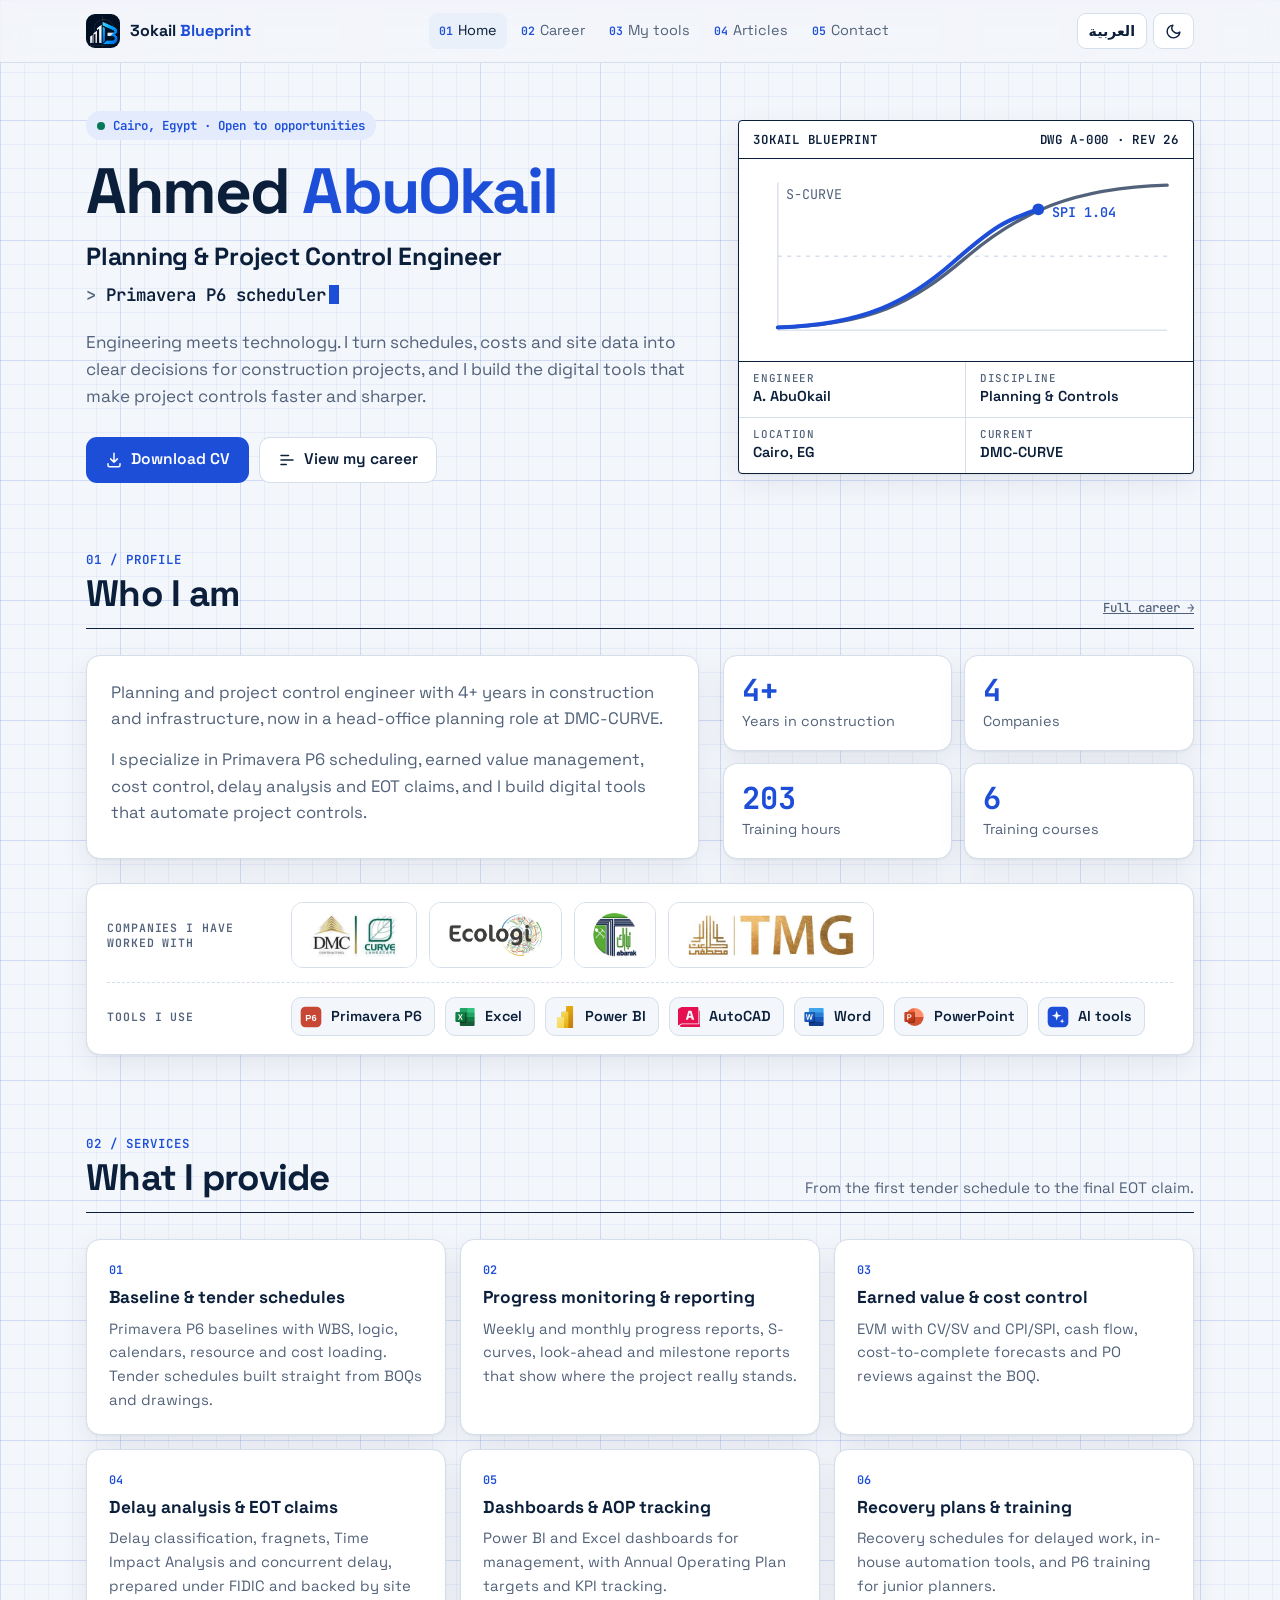
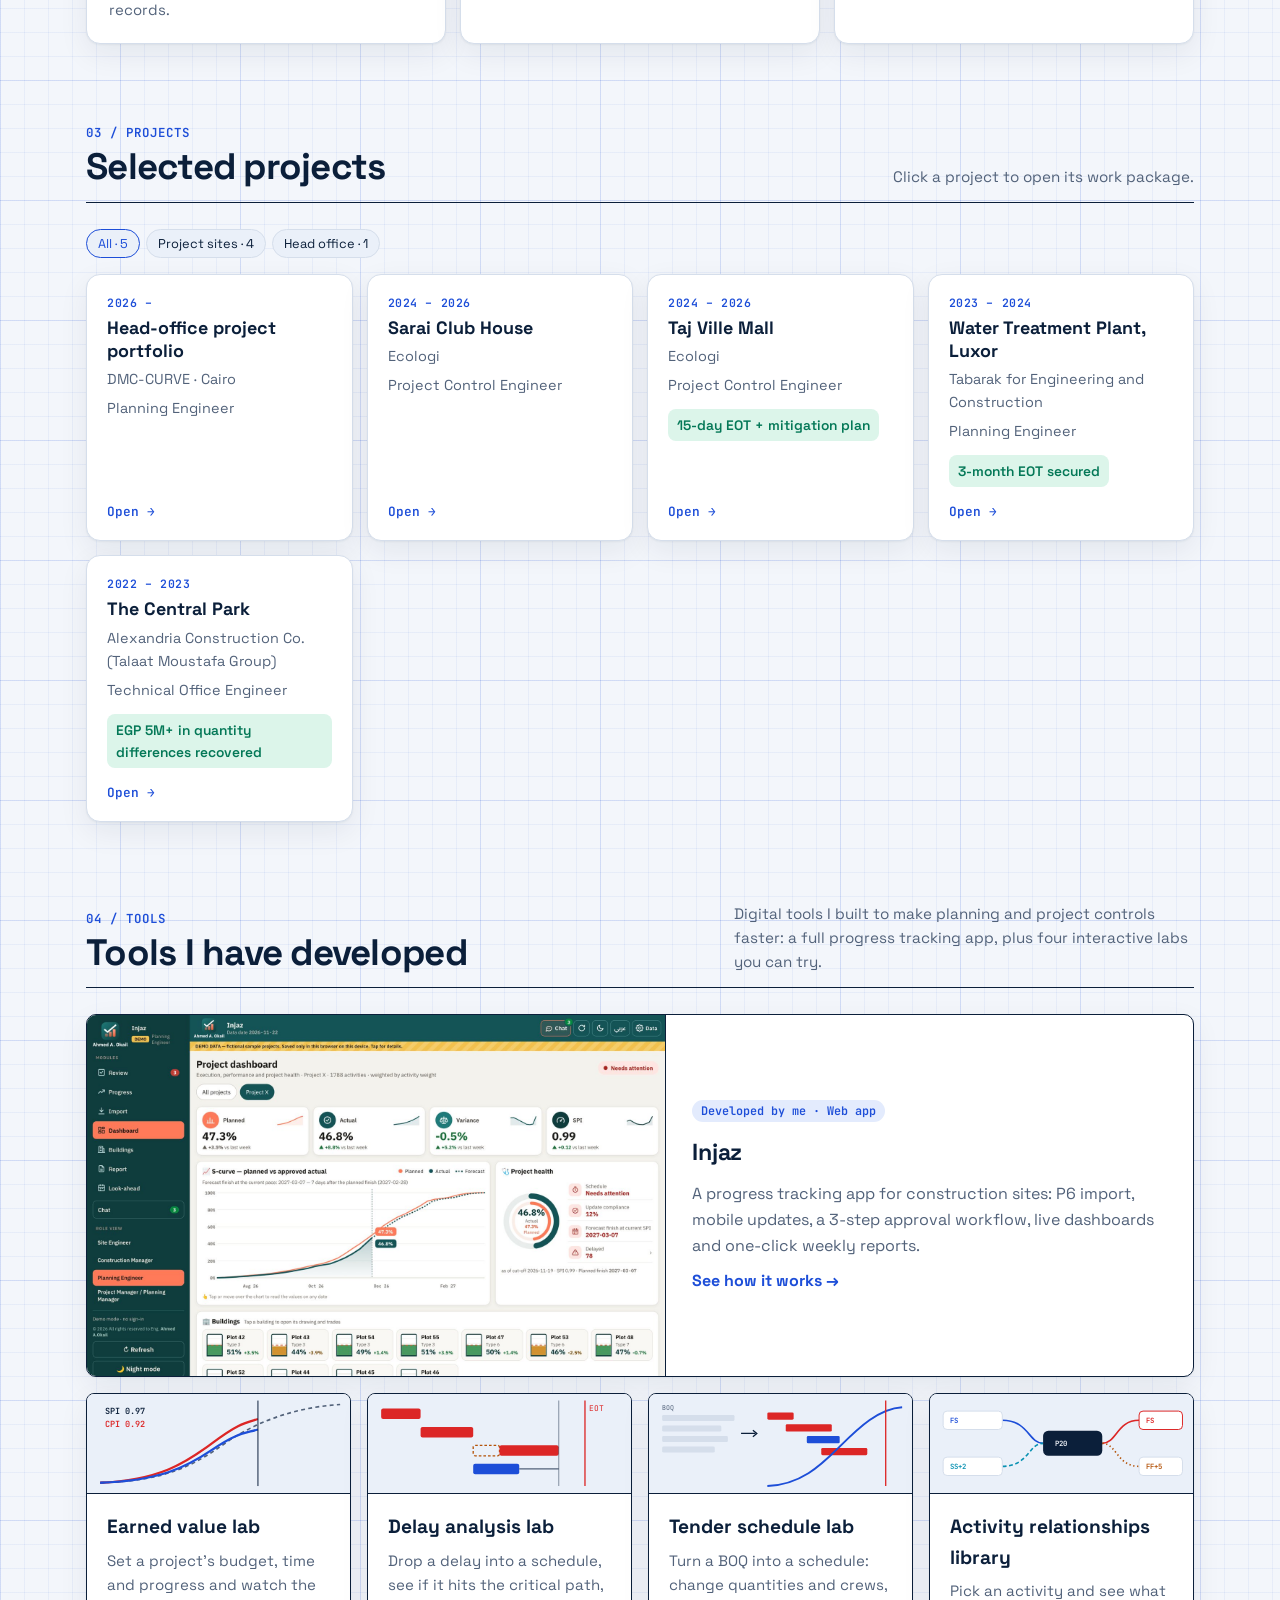
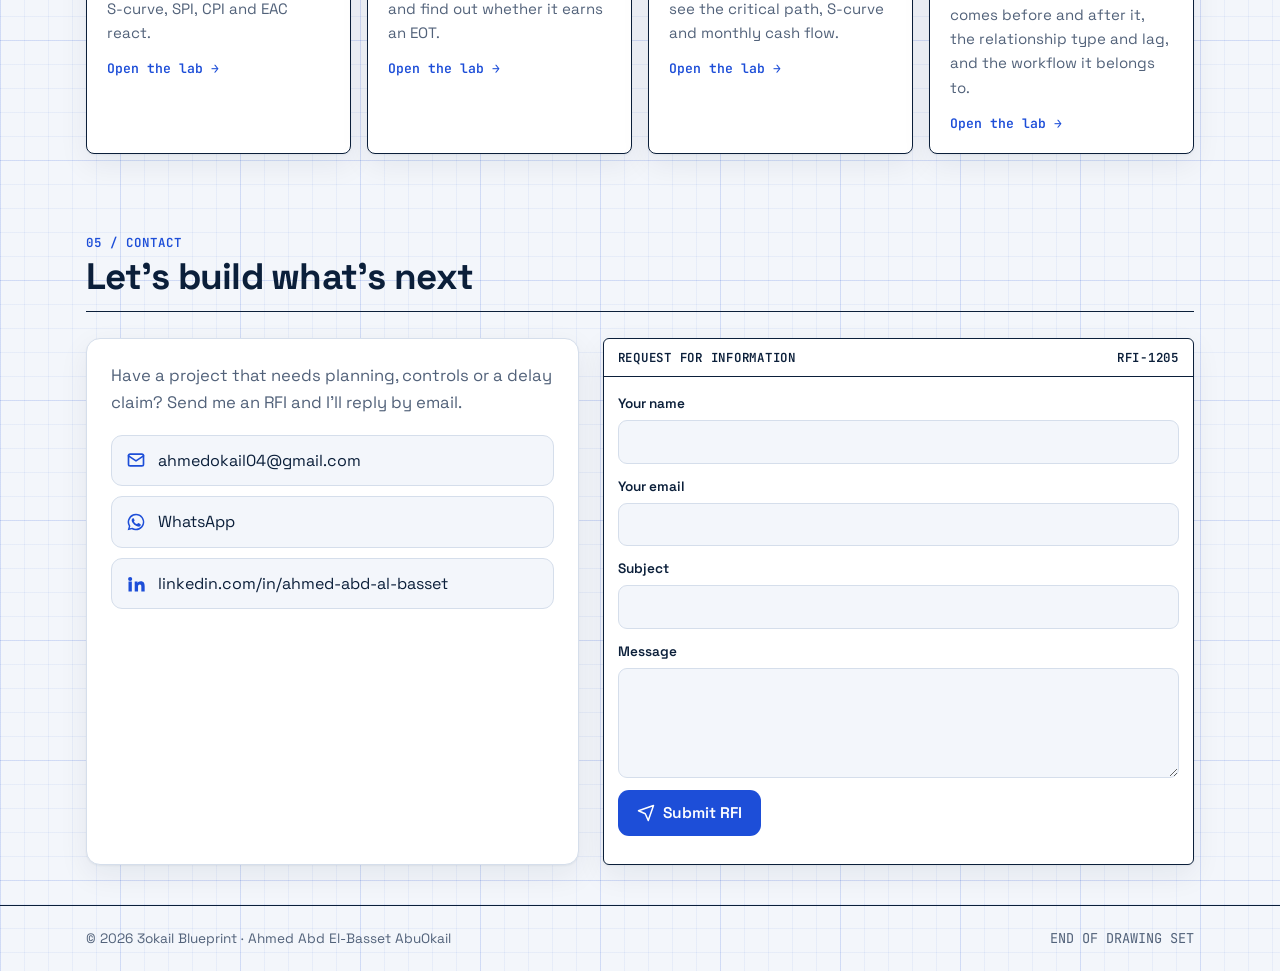
==== commit b8aa9dd4: "Extend the relationships library: substructure, fragnet, logic check, XER, article - Add approvals &" ====
--- a/index.html
+++ b/index.html
@@ -17,7 +17,7 @@
 <link rel="preconnect" href="https://fonts.googleapis.com">
 <link rel="preconnect" href="https://fonts.gstatic.com" crossorigin>
 <link href="https://fonts.googleapis.com/css2?family=Space+Grotesk:wght@400;500;600;700&family=JetBrains+Mono:wght@400;600&family=IBM+Plex+Sans+Arabic:wght@400;500;600;700&display=swap" rel="stylesheet">
-<link rel="stylesheet" href="assets/site.css?v=20">
+<link rel="stylesheet" href="assets/site.css?v=21">
 <script type="application/ld+json">
 {"@context":"https://schema.org","@type":"Person","name":"Ahmed Abd El-Basset AbuOkail","alternateName":"Ahmed AbuOkail","jobTitle":"Planning and Project Control Engineer","url":"https://ahmed3okail.github.io/3okail-blueprint/","image":"https://ahmed3okail.github.io/3okail-blueprint/assets/logo-full.png","email":"mailto:ahmedokail04@gmail.com","address":{"@type":"PostalAddress","addressLocality":"Cairo","addressCountry":"EG"},"worksFor":{"@type":"Organization","name":"DMC-CURVE"},"alumniOf":{"@type":"CollegeOrUniversity","name":"Sohag University"},"knowsAbout":["Primavera P6","Planning and scheduling","Earned value management","Cost control","Delay analysis","Extension of Time claims","FIDIC"],"knowsLanguage":["ar","en"],"sameAs":["https://www.linkedin.com/in/ahmed-abd-al-basset"]}
 </script>
@@ -176,7 +176,7 @@
 
 <footer><div class="wrap"><span>© <span id="yr">2026</span> 3okail Blueprint · <span data-i="fullName"></span></span><span class="mono"><span id="visits" hidden></span><span class="no-l">END OF DRAWING SET</span></span></div></footer>
 
-<script src="assets/site.js?v=20"></script>
+<script src="assets/site.js?v=21"></script>
 <script>
 (function(){
 "use strict";
--- a/assets/site.css
+++ b/assets/site.css
@@ -488,20 +488,20 @@
 
 /* ===== Activity relationships library (logic.html) ===== */
 :root{--r-fs:#1d4ed8;--r-ss:#0891b2;--r-ff:#b45309;--r-sf:#7c3aed;
-  --d-civ:#52627a;--d-ele:#d97706;--d-plm:#0891b2;--d-hvac:#2563eb;--d-ff:#dc2626;--d-lft:#059669}
+  --d-gen:#7c3aed;--d-civ:#52627a;--d-ele:#d97706;--d-plm:#0891b2;--d-hvac:#2563eb;--d-ff:#dc2626;--d-lft:#059669}
 @media (prefers-color-scheme: dark){:root:not([data-theme="light"]){--r-fs:#60a5fa;--r-ss:#22d3ee;--r-ff:#fbbf24;--r-sf:#c4b5fd;
-  --d-civ:#9db1d3;--d-ele:#fbbf24;--d-plm:#22d3ee;--d-hvac:#60a5fa;--d-ff:#f87171;--d-lft:#34d399}}
+  --d-gen:#c4b5fd;--d-civ:#9db1d3;--d-ele:#fbbf24;--d-plm:#22d3ee;--d-hvac:#60a5fa;--d-ff:#f87171;--d-lft:#34d399}}
 :root[data-theme="dark"]{--r-fs:#60a5fa;--r-ss:#22d3ee;--r-ff:#fbbf24;--r-sf:#c4b5fd;
-  --d-civ:#9db1d3;--d-ele:#fbbf24;--d-plm:#22d3ee;--d-hvac:#60a5fa;--d-ff:#f87171;--d-lft:#34d399}
-.lg-d-civ{--dc:var(--d-civ)} .lg-d-ele{--dc:var(--d-ele)} .lg-d-plm{--dc:var(--d-plm)} .lg-d-hvac{--dc:var(--d-hvac)} .lg-d-ff{--dc:var(--d-ff)} .lg-d-lft{--dc:var(--d-lft)}
+  --d-gen:#c4b5fd;--d-civ:#9db1d3;--d-ele:#fbbf24;--d-plm:#22d3ee;--d-hvac:#60a5fa;--d-ff:#f87171;--d-lft:#34d399}
+.lg-d-gen{--dc:var(--d-gen)} .lg-d-civ{--dc:var(--d-civ)} .lg-d-ele{--dc:var(--d-ele)} .lg-d-plm{--dc:var(--d-plm)} .lg-d-hvac{--dc:var(--d-hvac)} .lg-d-ff{--dc:var(--d-ff)} .lg-d-lft{--dc:var(--d-lft)}
 .lg-dot{display:inline-block;width:8px;height:8px;border-radius:50%;background:var(--dc,var(--muted));flex:none}
 
 /* stage rail */
-.lg-stages{display:grid;grid-template-columns:repeat(6,1fr);gap:0;overflow:hidden;margin-bottom:18px;border:1.5px solid var(--ink);border-radius:10px;background:var(--surface);box-shadow:var(--shadow);scrollbar-width:thin}
+.lg-stages{display:grid;grid-template-columns:repeat(7,1fr);gap:0;overflow:hidden;margin-bottom:18px;border:1.5px solid var(--ink);border-radius:10px;background:var(--surface);box-shadow:var(--shadow);scrollbar-width:thin}
 .lg-st{min-width:0;border-bottom:1px dashed var(--line);display:flex;flex-direction:column;align-items:flex-start;gap:2px;padding:10px 12px;border:0;border-inline-end:1px dashed var(--line);background:none;color:var(--ink);cursor:pointer;text-align:start;position:relative;font-size:.8rem;line-height:1.25}
-.lg-st:nth-child(6n){border-inline-end:0}
-.lg-st:nth-child(n+7){border-bottom:0}
-@media (max-width:760px){.lg-stages{grid-template-columns:repeat(3,1fr)}.lg-st{border-bottom:1px dashed var(--line)!important;border-inline-end:1px dashed var(--line)!important}.lg-st:nth-child(3n){border-inline-end:0!important}.lg-st:nth-child(n+10){border-bottom:0!important}.lg-st{padding:8px 9px;font-size:.74rem}}
+.lg-st:nth-child(7n){border-inline-end:0}
+.lg-st:nth-child(n+8){border-bottom:0}
+@media (max-width:980px){.lg-stages{display:flex;overflow-x:auto}.lg-st{flex:0 0 auto;width:118px;border-bottom:0!important;border-inline-end:1px dashed var(--line)!important;padding:8px 10px;font-size:.76rem}}
 .lg-st .n{font:600 .66rem var(--mono);color:var(--muted)}
 .lg-st small{font:600 .66rem var(--mono);color:var(--muted)}
 .lg-st span:nth-child(2){font-weight:600}
@@ -655,3 +655,74 @@
   .lg-types{grid-template-columns:1fr 1fr;gap:10px}
   .lg-ty{padding:12px}.lg-ty h3{font-size:.92rem;flex-wrap:wrap}.lg-ty p{font-size:.82rem}
 }
+
+/* activity meta row */
+.lg-meta{display:flex;flex-wrap:wrap;align-items:center;justify-content:space-between;gap:10px;margin:-4px 0 14px}
+.lg-dur{display:inline-flex;align-items:center;gap:6px;font-size:.86rem;color:var(--muted)}
+.lg-dur svg{width:16px;height:16px}
+.lg-dur b{color:var(--ink);font-family:var(--mono)}
+.lg-dur small{font-size:.76rem}
+.lg-add{border:1.5px dashed var(--accent);background:var(--accent-soft);color:var(--accent);border-radius:999px;padding:6px 14px;font:600 .82rem var(--font);cursor:pointer}
+.lg-add:hover{border-style:solid}
+.lg-add.on{border-style:solid;background:var(--accent);color:var(--on-accent)}
+
+/* fragnet builder */
+.lg-fr{padding:20px}
+.lg-frbar{display:flex;flex-wrap:wrap;align-items:center;justify-content:space-between;gap:12px}
+.lg-frpre{display:flex;flex-wrap:wrap;align-items:center;gap:6px}
+.lg-frl{font-size:.82rem;font-weight:600;color:var(--muted);margin-inline-end:4px}
+.lg-frbtn{display:flex;gap:8px;flex-wrap:wrap}
+.lg-sm{padding:8px 14px;font-size:.84rem}
+.lg-sm:disabled{opacity:.45;cursor:not-allowed}
+.lg-chips{display:flex;flex-wrap:wrap;gap:6px;margin:14px 0 0;padding-top:12px;border-top:1px dashed var(--line)}
+.lg-chips:empty{display:none}
+.lg-chip{display:inline-flex;align-items:center;gap:6px;border:1px solid var(--line);background:var(--bg);border-radius:999px;padding:2px 4px 2px 10px;font-size:.78rem}
+[dir=rtl] .lg-chip{padding:2px 10px 2px 4px}
+.lg-chip button{border:0;background:none;color:var(--ink);font:inherit;cursor:pointer;padding:2px}
+.lg-chip code{font:600 .68rem var(--mono);color:var(--muted)}
+.lg-chip .x{width:20px;height:20px;border-radius:50%;color:var(--muted);font-size:1rem;line-height:1}
+.lg-chip .x:hover{background:var(--crit-soft);color:var(--crit)}
+.lg-chip.on{border-color:var(--accent);background:var(--accent-soft)}
+.lg-frgrid{display:grid;grid-template-columns:minmax(0,1fr);gap:20px;margin-top:16px}
+#ck{display:grid;grid-template-columns:repeat(3,minmax(0,1fr));gap:0 22px}
+@media (max-width:980px){#ck{grid-template-columns:1fr 1fr}}
+@media (max-width:620px){#ck{grid-template-columns:1fr}}
+.lg-frscroll{overflow:auto;max-height:820px;border:1.5px solid var(--ink);border-radius:10px;background-color:var(--bg);background-image:linear-gradient(var(--grid) 1px,transparent 1px),linear-gradient(90deg,var(--grid) 1px,transparent 1px);background-size:24px 24px;direction:ltr;scrollbar-width:thin}
+.lg-frcanvas{position:relative;min-height:120px;margin:0 auto}
+.lg-frw{position:absolute;left:0;top:0;overflow:visible}
+.lg-frw path{fill:none;stroke-width:2}
+.lg-frw path.fs{stroke:var(--r-fs)} .lg-frw path.ss{stroke:var(--r-ss);stroke-dasharray:6 4} .lg-frw path.ff{stroke:var(--r-ff);stroke-dasharray:2 4} .lg-frw path.sf{stroke:var(--r-sf);stroke-dasharray:8 3 2 3} .lg-frw path.crit{stroke:var(--crit);stroke-width:2.6}
+.lg-frw text{font:700 10px var(--mono);text-anchor:middle;paint-order:stroke;stroke:var(--bg);stroke-width:4px;stroke-linejoin:round}
+.lg-frw text.fs{fill:var(--r-fs)} .lg-frw text.ss{fill:var(--r-ss)} .lg-frw text.ff{fill:var(--r-ff)} .lg-frw text.sf{fill:var(--r-sf)} .lg-frw text.crit{fill:var(--crit)}
+.lg-fn{position:absolute;display:flex;flex-direction:column;justify-content:center;gap:2px;text-align:start;background:var(--surface);border:1.5px solid var(--line);border-left:4px solid var(--dc,var(--line));border-radius:8px;padding:5px 9px;color:var(--ink);cursor:pointer;font:inherit;box-shadow:0 1px 2px rgba(11,31,58,.06);transition:border-color .15s,box-shadow .15s}
+.lg-fn:hover{border-color:var(--accent);box-shadow:var(--shadow);z-index:2}
+.lg-fn .h{display:flex;justify-content:space-between;gap:6px;font:600 .66rem var(--mono);color:var(--muted)}
+.lg-fn .h code{font:inherit}
+.lg-fn .t{font-size:.78rem;font-weight:600;line-height:1.2;display:-webkit-box;-webkit-line-clamp:2;-webkit-box-orient:vertical;overflow:hidden}
+:root[lang="ar"] .lg-fn .t{font-size:.8rem;text-align:right}
+.lg-fn.on{background:var(--ink);color:var(--bg);border-color:var(--ink)}
+.lg-fn.on .h{color:var(--bg);opacity:.75}
+.lg-frhint{margin:8px 2px 0;font-size:.78rem}
+
+/* logic check */
+.lg-chk{border:1.5px solid var(--line);border-radius:10px;padding:14px;background:var(--bg);align-self:start}
+.lg-chkh{display:flex;align-items:center;justify-content:space-between;gap:8px;margin-bottom:8px}
+.lg-chkh h3{margin:0;font-size:1.05rem}
+.lg-score{font-size:.78rem;padding:3px 10px;border-radius:999px}
+.lg-score b{font-family:var(--mono)}
+.lg-score.good{background:var(--good-soft);color:var(--good)} .lg-score.mix{background:var(--accent-soft);color:var(--accent)} .lg-score.bad{background:var(--crit-soft);color:var(--crit)}
+.lg-ck{display:grid;grid-template-columns:22px minmax(0,1fr);gap:8px;padding:9px 0;border-top:1px dashed var(--line)}
+.lg-ck .ic{width:22px;height:22px;border-radius:50%;display:grid;place-items:center;font:700 .72rem var(--mono)}
+.lg-ck.ok .ic{background:var(--good-soft);color:var(--good)}
+.lg-ck.warn .ic{background:#fef3c7;color:var(--warn)}
+:root[data-theme="dark"] .lg-ck.warn .ic{background:#3b2a0a}
+@media (prefers-color-scheme: dark){:root:not([data-theme="light"]) .lg-ck.warn .ic{background:#3b2a0a}}
+.lg-ck .tt{display:flex;justify-content:space-between;gap:8px;font-size:.86rem}
+.lg-ck .v{font:700 .8rem var(--mono)}
+.lg-ck.warn .v{color:var(--warn)}
+.lg-ck p{margin:2px 0 0;font-size:.76rem;color:var(--muted);line-height:1.45}
+.lg-ckc{display:flex;flex-wrap:wrap;gap:4px;margin-top:6px}
+.lg-ckc button{border:1px solid var(--line);background:var(--surface);color:var(--ink);border-radius:6px;padding:2px 7px;font:inherit;font-size:.72rem;cursor:pointer}
+.lg-ckc button:hover{border-color:var(--accent)}
+.lg-ckc code{font:600 .66rem var(--mono);color:var(--muted)}
+.lg-ckc span{font:600 .72rem var(--mono);color:var(--muted);align-self:center}
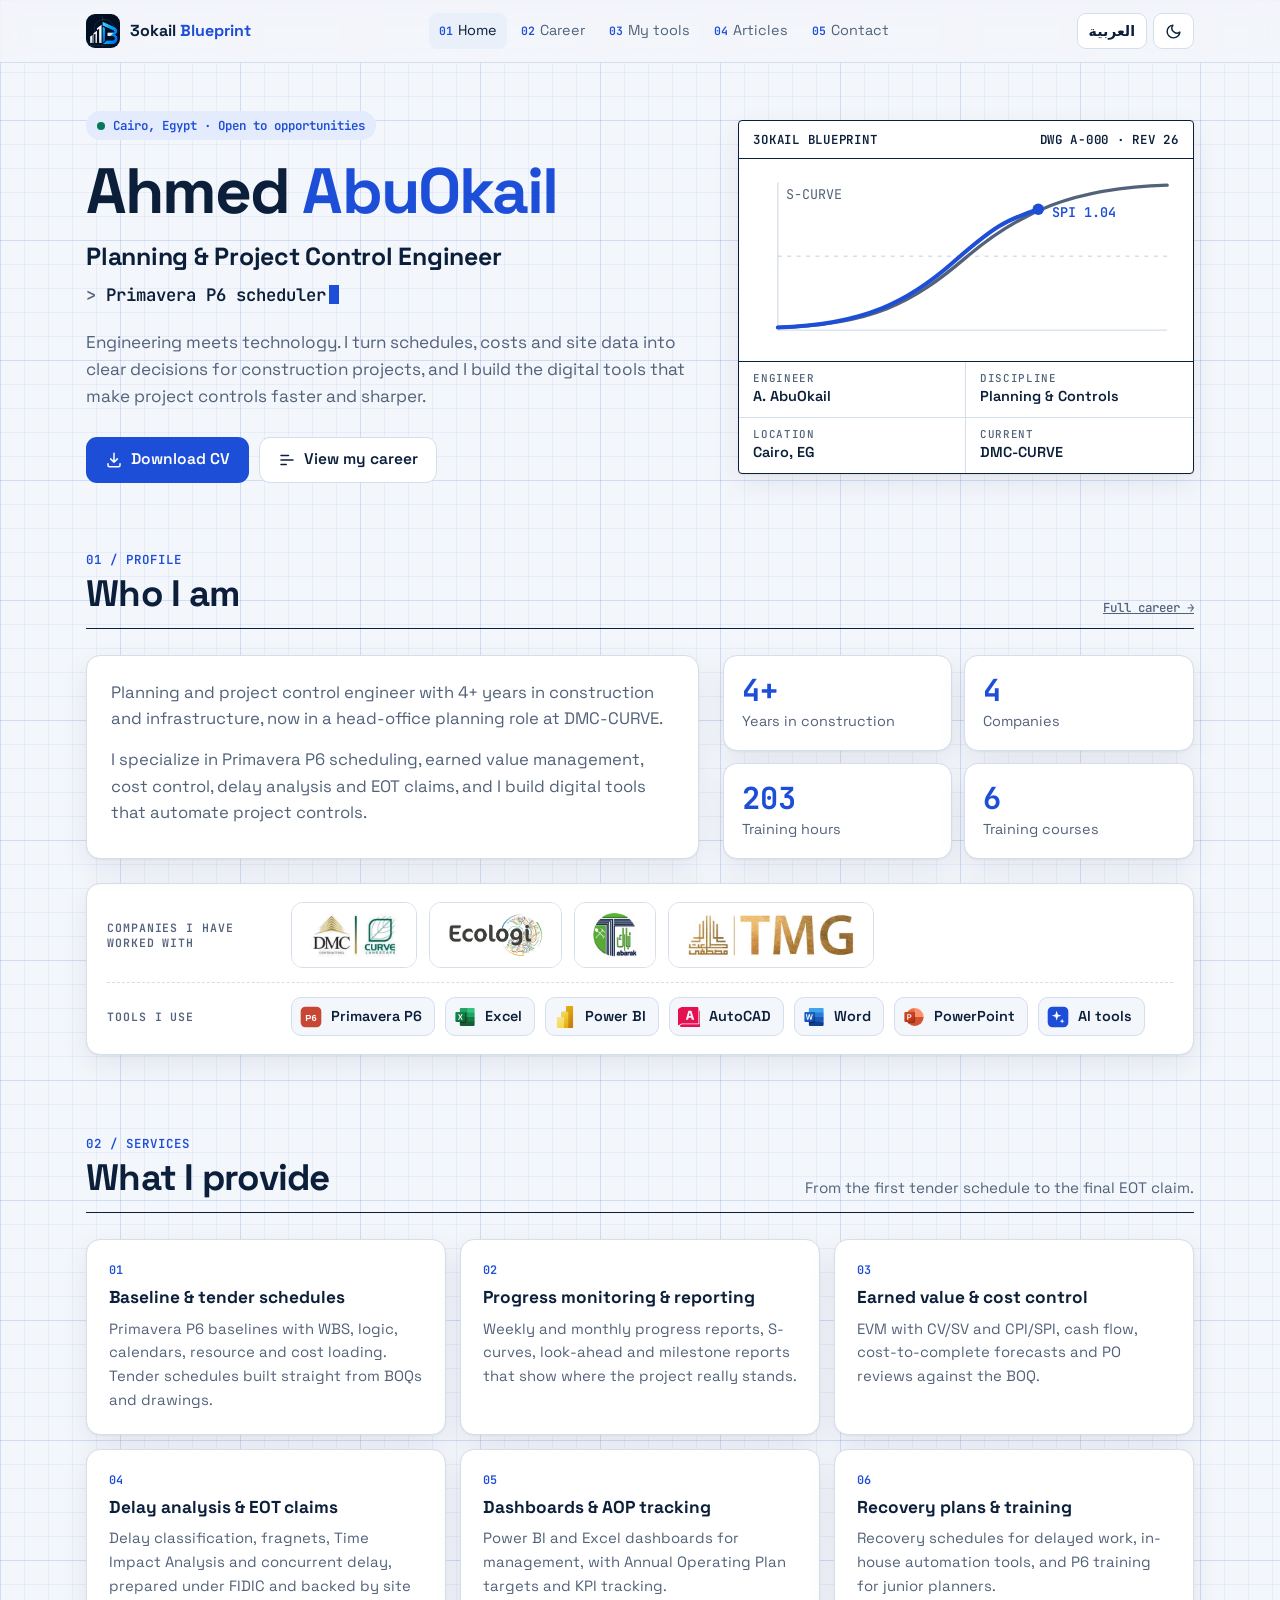
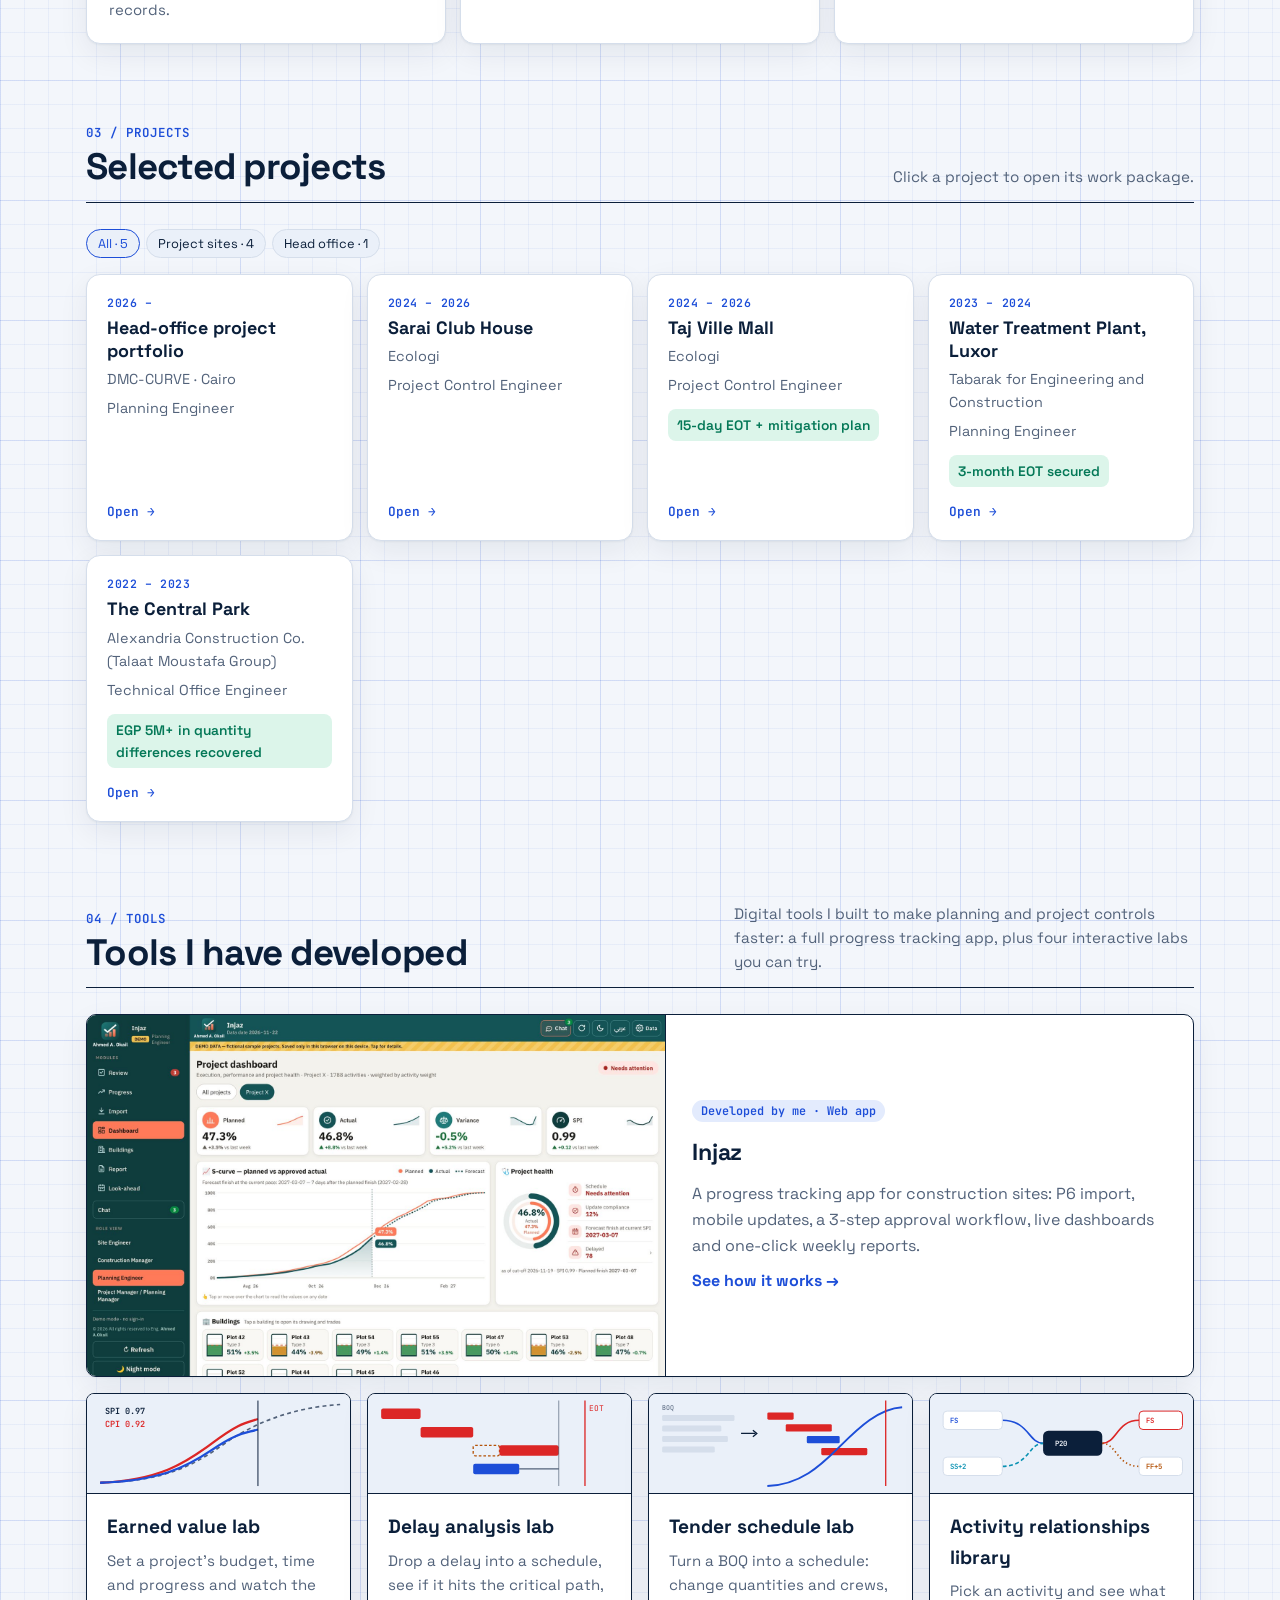
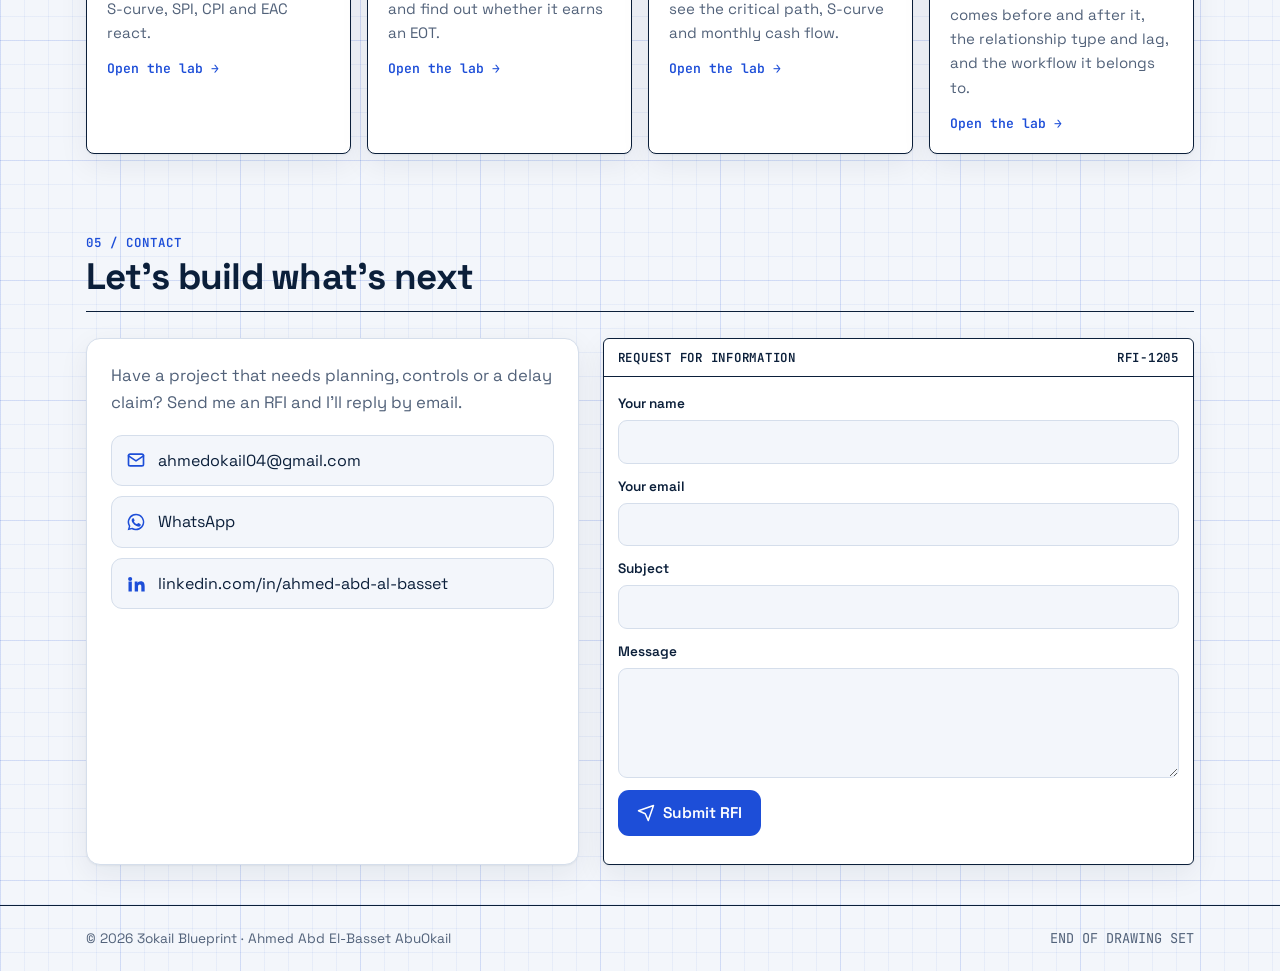
==== commit 5f452c57: "Simplify relationships library: how-to steps, 3-step fragnet builder - Three how-to steps under the " ====
--- a/index.html
+++ b/index.html
@@ -17,7 +17,7 @@
 <link rel="preconnect" href="https://fonts.googleapis.com">
 <link rel="preconnect" href="https://fonts.gstatic.com" crossorigin>
 <link href="https://fonts.googleapis.com/css2?family=Space+Grotesk:wght@400;500;600;700&family=JetBrains+Mono:wght@400;600&family=IBM+Plex+Sans+Arabic:wght@400;500;600;700&display=swap" rel="stylesheet">
-<link rel="stylesheet" href="assets/site.css?v=21">
+<link rel="stylesheet" href="assets/site.css?v=22">
 <script type="application/ld+json">
 {"@context":"https://schema.org","@type":"Person","name":"Ahmed Abd El-Basset AbuOkail","alternateName":"Ahmed AbuOkail","jobTitle":"Planning and Project Control Engineer","url":"https://ahmed3okail.github.io/3okail-blueprint/","image":"https://ahmed3okail.github.io/3okail-blueprint/assets/logo-full.png","email":"mailto:ahmedokail04@gmail.com","address":{"@type":"PostalAddress","addressLocality":"Cairo","addressCountry":"EG"},"worksFor":{"@type":"Organization","name":"DMC-CURVE"},"alumniOf":{"@type":"CollegeOrUniversity","name":"Sohag University"},"knowsAbout":["Primavera P6","Planning and scheduling","Earned value management","Cost control","Delay analysis","Extension of Time claims","FIDIC"],"knowsLanguage":["ar","en"],"sameAs":["https://www.linkedin.com/in/ahmed-abd-al-basset"]}
 </script>
@@ -176,7 +176,7 @@
 
 <footer><div class="wrap"><span>© <span id="yr">2026</span> 3okail Blueprint · <span data-i="fullName"></span></span><span class="mono"><span id="visits" hidden></span><span class="no-l">END OF DRAWING SET</span></span></div></footer>
 
-<script src="assets/site.js?v=21"></script>
+<script src="assets/site.js?v=22"></script>
 <script>
 (function(){
 "use strict";
--- a/assets/site.css
+++ b/assets/site.css
@@ -684,9 +684,6 @@
 .lg-chip .x:hover{background:var(--crit-soft);color:var(--crit)}
 .lg-chip.on{border-color:var(--accent);background:var(--accent-soft)}
 .lg-frgrid{display:grid;grid-template-columns:minmax(0,1fr);gap:20px;margin-top:16px}
-#ck{display:grid;grid-template-columns:repeat(3,minmax(0,1fr));gap:0 22px}
-@media (max-width:980px){#ck{grid-template-columns:1fr 1fr}}
-@media (max-width:620px){#ck{grid-template-columns:1fr}}
 .lg-frscroll{overflow:auto;max-height:820px;border:1.5px solid var(--ink);border-radius:10px;background-color:var(--bg);background-image:linear-gradient(var(--grid) 1px,transparent 1px),linear-gradient(90deg,var(--grid) 1px,transparent 1px);background-size:24px 24px;direction:ltr;scrollbar-width:thin}
 .lg-frcanvas{position:relative;min-height:120px;margin:0 auto}
 .lg-frw{position:absolute;left:0;top:0;overflow:visible}
@@ -726,3 +723,68 @@
 .lg-ckc button:hover{border-color:var(--accent)}
 .lg-ckc code{font:600 .66rem var(--mono);color:var(--muted)}
 .lg-ckc span{font:600 .72rem var(--mono);color:var(--muted);align-self:center}
+
+/* ---- relationships library: simpler layout ---- */
+.lg-how{list-style:none;margin:22px 0 0;padding:0;display:grid;grid-template-columns:repeat(3,minmax(0,1fr));gap:10px;max-width:920px}
+.lg-how a{display:flex;gap:12px;align-items:flex-start;padding:12px 14px;border:1.5px solid var(--line);border-radius:12px;background:var(--surface);color:var(--ink);text-decoration:none;height:100%;transition:border-color .15s}
+.lg-how a:hover{border-color:var(--accent)}
+.lg-how b{display:block;font-size:.95rem}
+.lg-how small{display:block;color:var(--muted);font-size:.8rem;line-height:1.45;margin-top:2px}
+.lg-sn{flex:none;width:30px;height:30px;border-radius:50%;display:grid;place-items:center;background:var(--accent);color:var(--on-accent);font:700 .9rem var(--mono)}
+@media (max-width:760px){.lg-how{grid-template-columns:1fr;gap:8px}.lg-how a{padding:10px 12px}}
+
+.lg-adv{margin-top:12px;border:1px dashed var(--line);border-radius:10px;padding:8px 12px}
+.lg-adv summary{cursor:pointer;font-size:.82rem;font-weight:600;color:var(--muted)}
+.lg-adv[open] summary{margin-bottom:4px}
+.lg-adv .lg-discs{margin-top:10px}
+.lg-adv + .lg-list{margin-top:12px}
+
+details.lg-tbl > summary{cursor:pointer;font-weight:600;font-size:.92rem;color:var(--accent);list-style:none;display:flex;align-items:center;gap:8px}
+details.lg-tbl > summary::-webkit-details-marker{display:none}
+details.lg-tbl > summary::before{content:'+';display:grid;place-items:center;width:22px;height:22px;border-radius:6px;border:1.5px solid var(--accent);font:700 .9rem var(--mono)}
+details.lg-tbl[open] > summary{margin-bottom:14px}
+details.lg-tbl[open] > summary::before{content:'−'}
+
+.lg-fr{padding:0;overflow:hidden}
+.lg-sb{display:grid;grid-template-columns:38px minmax(0,1fr);gap:16px;padding:22px 24px;border-top:1.5px solid var(--line)}
+.lg-sb:first-child{border-top:0}
+.lg-sb .lg-sn{width:38px;height:38px;font-size:1.05rem}
+.lg-sbody > h3{margin:4px 0 2px;font-size:1.2rem}
+.lg-sp{margin:0 0 14px;color:var(--muted);font-size:.9rem}
+.lg-ways{display:grid;grid-template-columns:1.1fr 1fr 1.3fr;gap:12px}
+.lg-way{border:1.5px solid var(--line);border-radius:12px;padding:12px;background:var(--bg);display:flex;flex-direction:column;gap:8px}
+.lg-wl{font-size:.8rem;font-weight:700;color:var(--muted)}
+.lg-nb{text-align:start;line-height:1.4}
+.lg-pres{display:flex;flex-wrap:wrap;gap:6px}
+.lg-pres .pill{font-size:.78rem;padding:4px 10px}
+.lg-frq{position:relative}
+.lg-dd{position:absolute;top:46px;inset-inline:0;z-index:20;background:var(--surface);border:1.5px solid var(--ink);border-radius:10px;box-shadow:var(--shadow);max-height:300px;overflow:auto;padding:4px}
+.lg-dd[hidden]{display:none}
+.lg-dd button{display:flex;align-items:center;gap:8px;width:100%;border:0;background:none;color:var(--ink);font:inherit;font-size:.84rem;padding:7px 8px;border-radius:7px;cursor:pointer;text-align:start}
+.lg-dd button:hover{background:var(--accent-soft)}
+.lg-dd button span{flex:1}
+.lg-dd button b{font:700 .9rem var(--mono);color:var(--accent)}
+.lg-dd button.in b{color:var(--good)}
+.lg-dd code{font:600 .68rem var(--mono);color:var(--muted)}
+.lg-dd p{margin:8px;color:var(--muted);font-size:.84rem}
+.lg-selh{display:flex;align-items:center;gap:14px;margin-top:16px}
+.lg-selh b{font-size:.9rem}
+.lg-link{border:0;background:none;color:var(--crit);font:600 .82rem var(--font);cursor:pointer;padding:0;text-decoration:underline}
+.lg-sbody .lg-chips{border-top:0;padding-top:0;margin-top:8px}
+.lg-frleg{margin:0 0 10px;padding-top:0;border-top:0}
+.lg-sbody .lg-chk{margin-top:16px}
+.lg-ckl{font-size:.84rem;font-weight:700;padding:6px 0}
+.lg-ckl.warn{color:var(--warn)}
+.lg-ckl.ok{color:var(--good);cursor:pointer}
+.lg-ckg + .lg-ckg{margin-top:6px;border-top:1px dashed var(--line);padding-top:4px}
+.lg-ckgrid{display:grid;grid-template-columns:repeat(3,minmax(0,1fr));gap:0 22px}
+@media (max-width:980px){.lg-ckgrid{grid-template-columns:1fr 1fr}}
+@media (max-width:620px){.lg-ckgrid{grid-template-columns:1fr}}
+.lg-ckall{margin:4px 0;color:var(--good);font-weight:600}
+.lg-dl{display:flex;flex-wrap:wrap;gap:10px}
+.lg-dl .btn svg{width:18px;height:18px}
+.lg-howp6{margin:16px 0 0;padding:12px 16px;padding-inline-start:34px;border:1.5px dashed var(--line);border-radius:10px;background:var(--bg);font-size:.88rem}
+.lg-howp6 li{margin:4px 0}
+.lg-toast button{margin-inline-start:10px;border:0;border-radius:7px;background:var(--accent);color:var(--on-accent);font:600 .82rem var(--font);padding:4px 10px;cursor:pointer}
+@media (max-width:860px){.lg-ways{grid-template-columns:1fr}}
+@media (max-width:620px){.lg-sb{grid-template-columns:1fr;gap:8px;padding:18px 16px}.lg-sb .lg-sn{width:32px;height:32px}}
